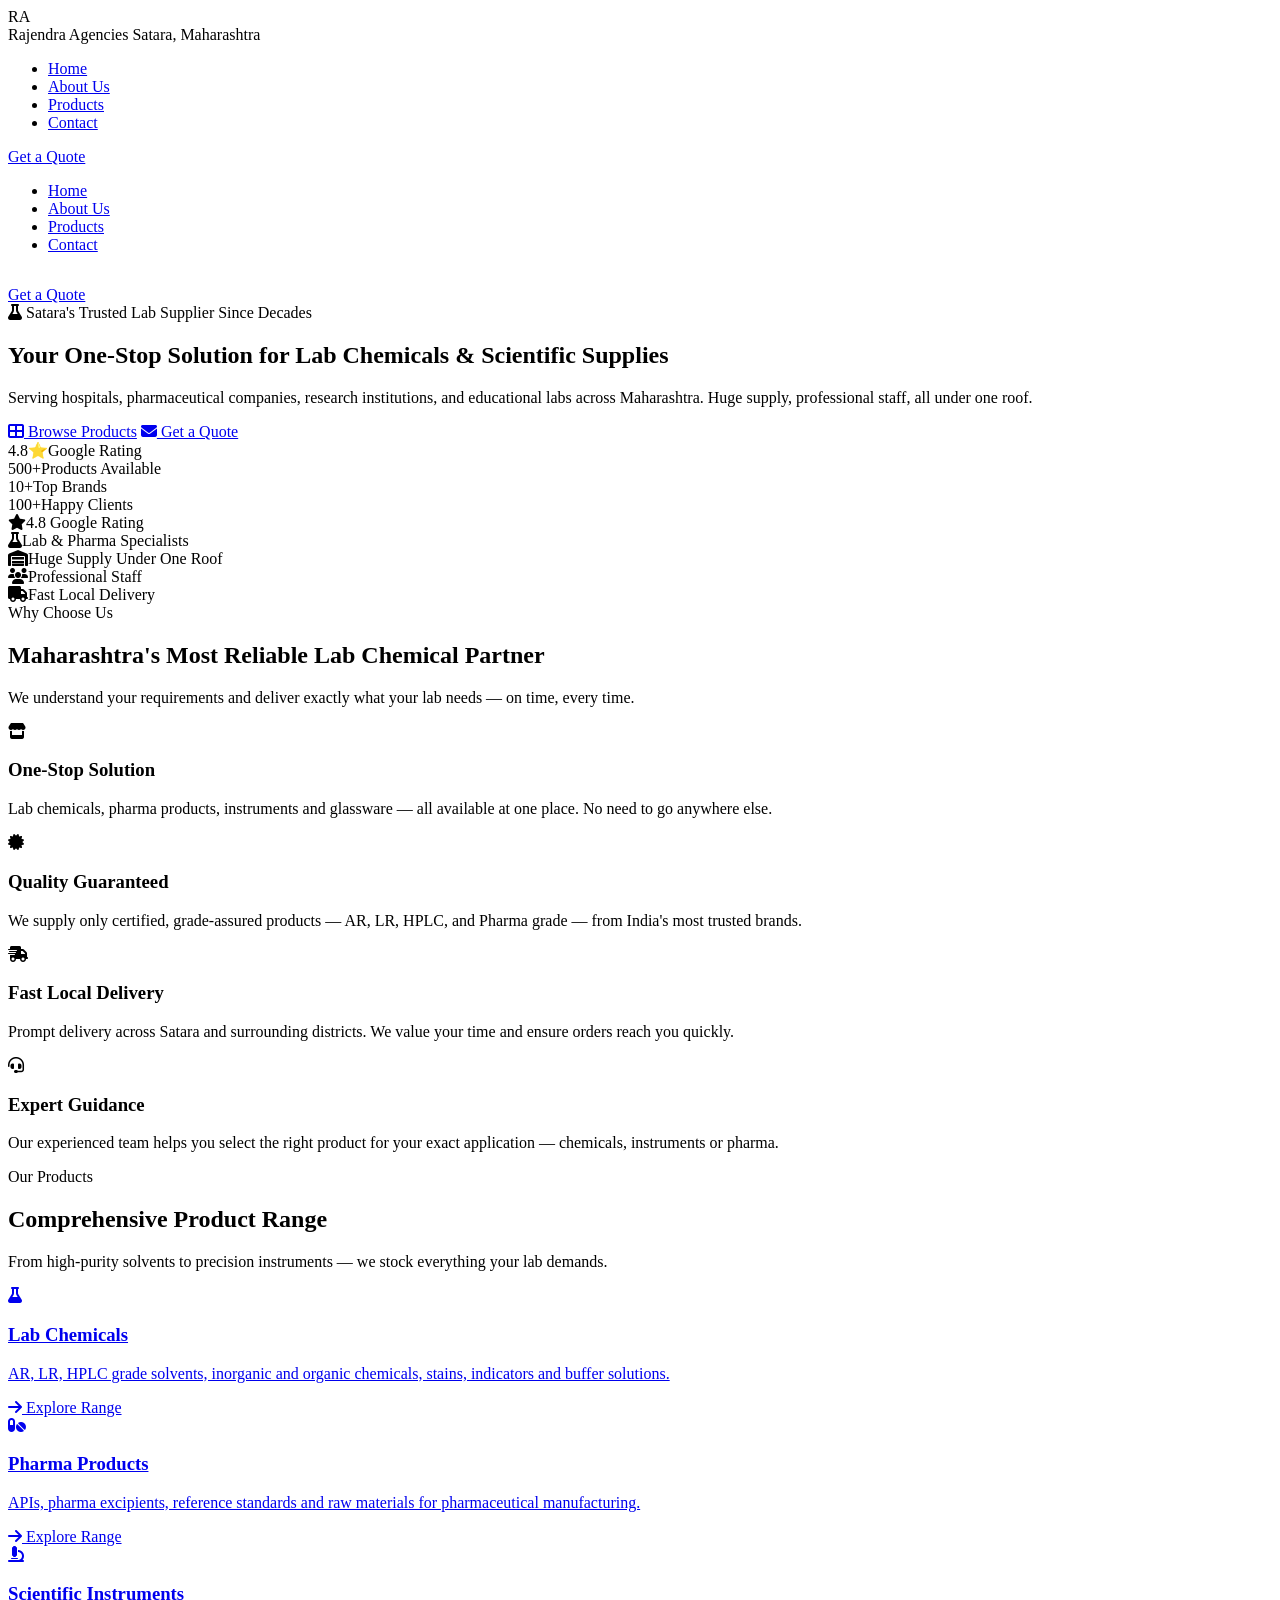
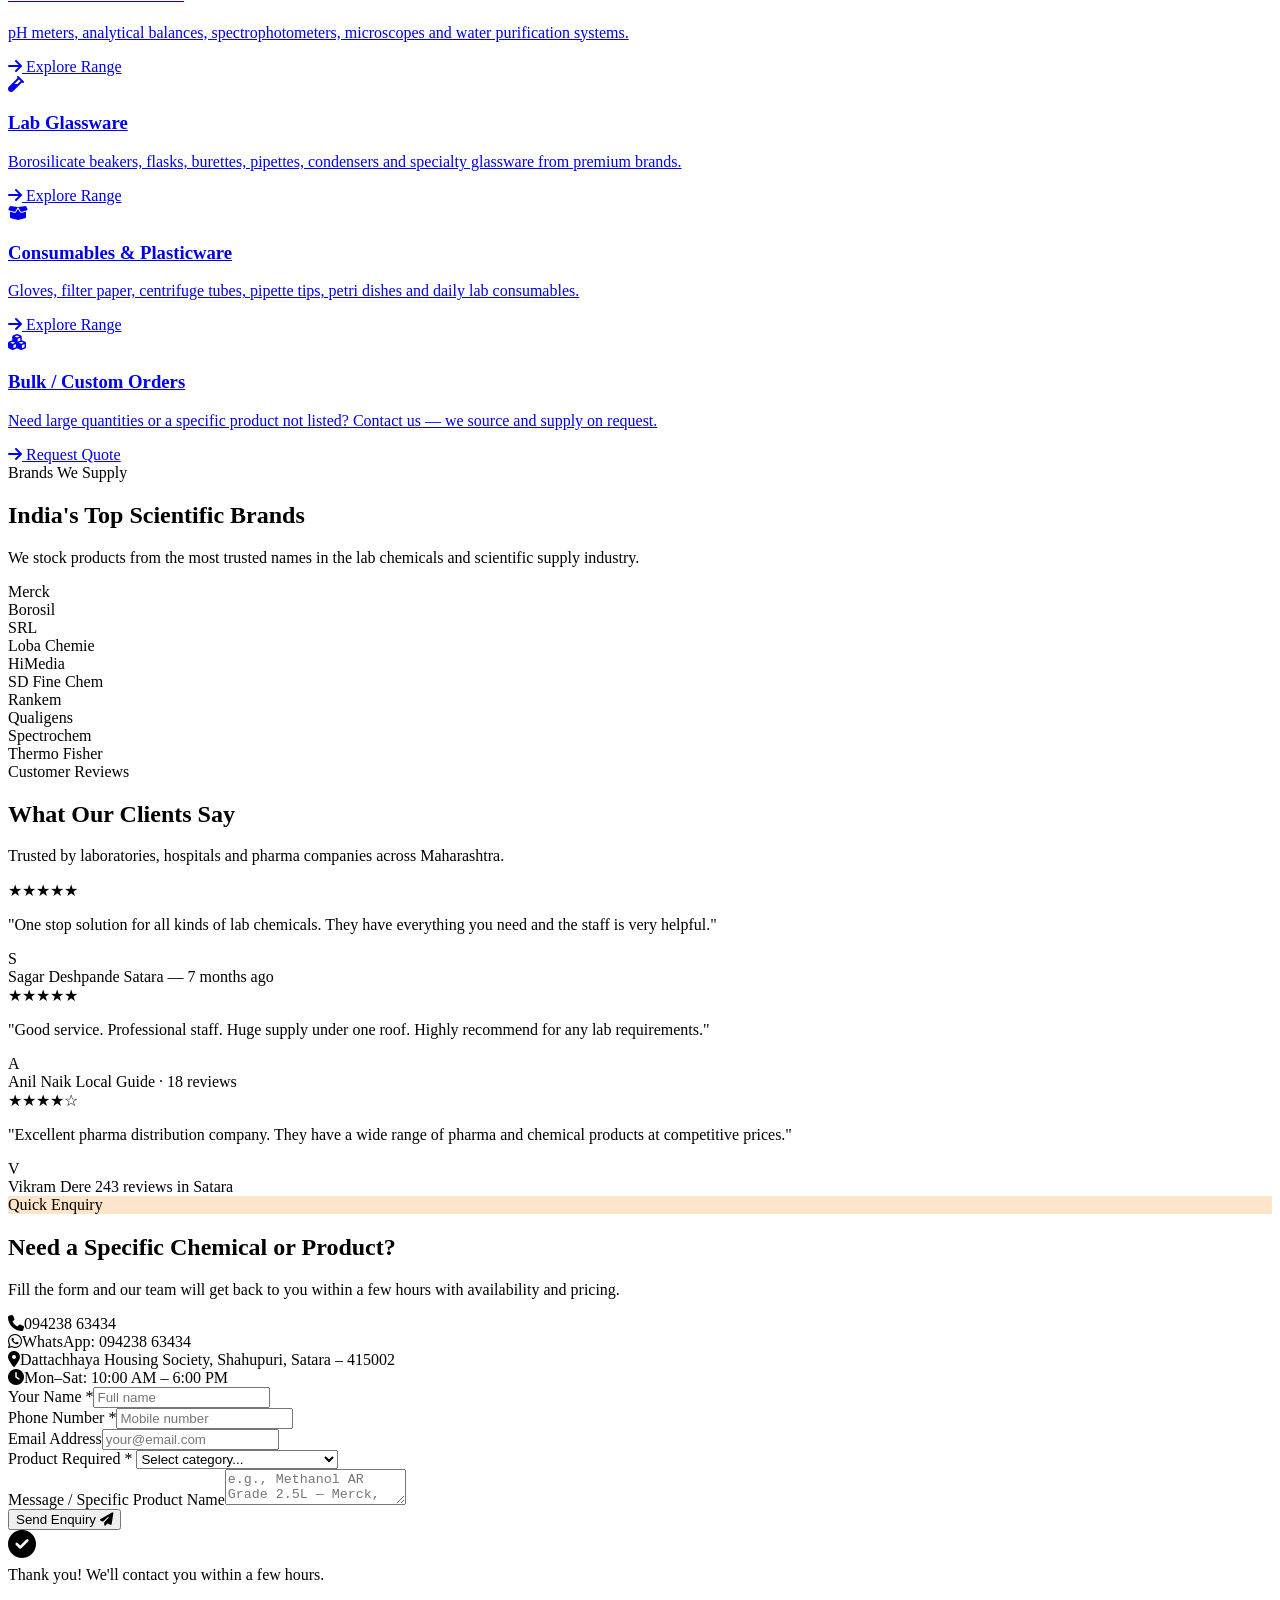
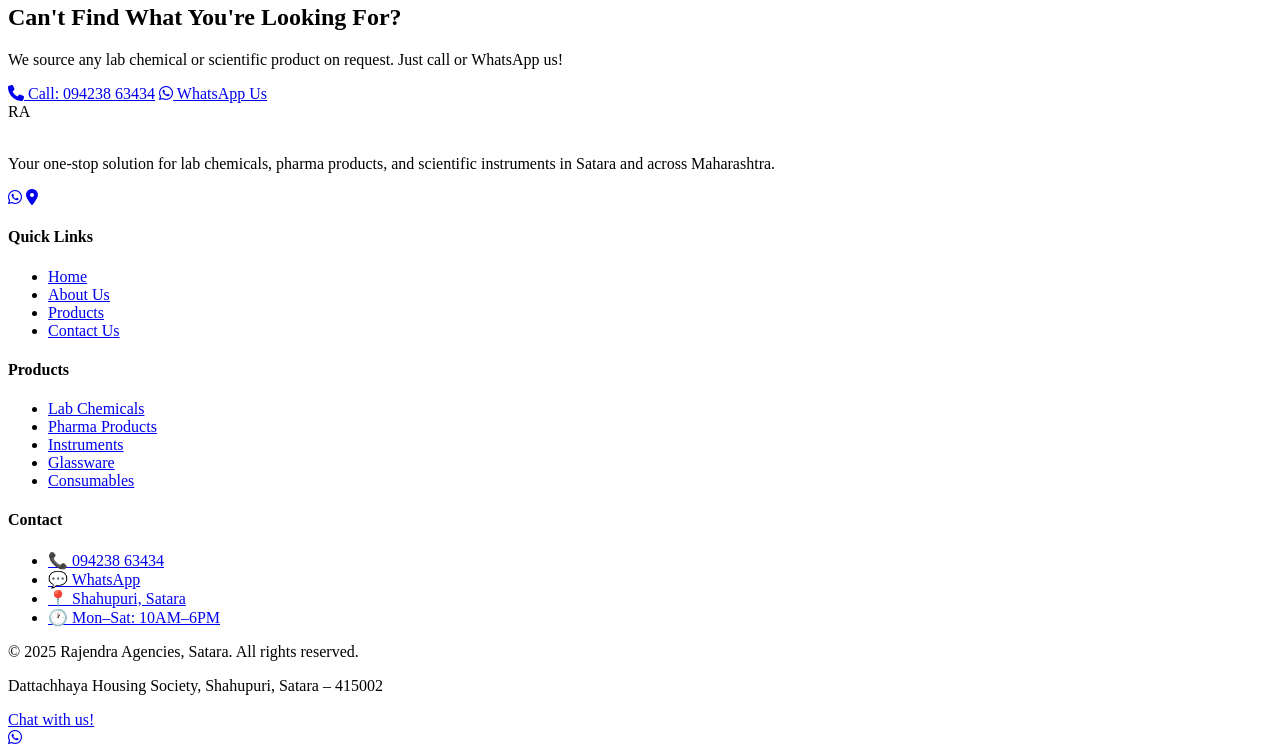
==== index.html @ 7f19e297 "🚀 Initial commit — Rajendra Agencies website (complete)" ====
<!DOCTYPE html>
<html lang="en">
<head>
  <meta charset="UTF-8">
  <meta name="viewport" content="width=device-width, initial-scale=1.0">
  <title>Rajendra Agencies Satara | Lab Chemicals & Scientific Supplies Distributor</title>
  <meta name="description" content="Rajendra Agencies, Satara — One-stop supplier for lab chemicals, pharma products & scientific instruments across Maharashtra. Call 094238 63434.">
  <meta name="keywords" content="lab chemicals Satara, chemical distributor Satara, scientific instruments Maharashtra, pharma distributor Satara, Rajendra Agencies">
  <meta property="og:title" content="Rajendra Agencies Satara | Lab Chemicals & Scientific Supplies Distributor">
  <meta property="og:description" content="Rajendra Agencies, Satara — One-stop supplier for lab chemicals, pharma products & scientific instruments across Maharashtra. Call 094238 63434.">
  <meta property="og:type" content="website">
  <link rel="stylesheet" href="css/style.css">
  <link rel="stylesheet" href="https://cdnjs.cloudflare.com/ajax/libs/font-awesome/6.5.0/css/all.min.css">
  <link rel="preconnect" href="https://fonts.googleapis.com">
  <script type="application/ld+json">
  {
    "@context":"https://schema.org",
    "@type":"LocalBusiness",
    "name":"Rajendra Agencies",
    "image":"",
    "address":{
      "@type":"PostalAddress",
      "streetAddress":"Dattachhaya Housing Society, Shahupuri",
      "addressLocality":"Satara",
      "addressRegion":"Maharashtra",
      "postalCode":"415002",
      "addressCountry":"IN"
    },
    "telephone":"+91-9423863434",
    "openingHours":"Mo-Sa 10:00-18:00",
    "description":"Rajendra Agencies, Satara — One-stop supplier for lab chemicals, pharma products & scientific instruments across Maharashtra. Call 094238 63434."
  }
  </script>
</head>
<body>

  <nav>
    <div class="nav-inner">
      <div class="logo">
        <div class="logo-icon">RA</div>
        <div class="logo-text">
          <span>Rajendra Agencies</span>
          <span>Satara, Maharashtra</span>
        </div>
      </div>
      <ul class="nav-links">
        <li><a href="index.html">Home</a></li>
        <li><a href="about.html">About Us</a></li>
        <li><a href="products.html">Products</a></li>
        <li><a href="contact.html">Contact</a></li>
      </ul>
      <a href="contact.html#enquiry" class="nav-cta">Get a Quote</a>
      <div class="hamburger" id="hamburger">
        <span></span><span></span><span></span>
      </div>
    </div>
  </nav>
  <div class="mobile-menu" id="mobileMenu">
    <ul>
      <li><a href="index.html">Home</a></li>
      <li><a href="about.html">About Us</a></li>
      <li><a href="products.html">Products</a></li>
      <li><a href="contact.html">Contact</a></li>
    </ul>
    <a href="contact.html#enquiry" class="nav-cta" style="margin-top:16px;display:inline-block;">Get a Quote</a>
  </div>

<main>
  <!-- HERO -->
  <section class="hero">
    <div class="hero-content">
      <div class="hero-badge"><i class="fas fa-flask"></i> Satara's Trusted Lab Supplier Since Decades</div>
      <h1>Your One-Stop Solution for <span>Lab Chemicals</span> & Scientific Supplies</h1>
      <p>Serving hospitals, pharmaceutical companies, research institutions, and educational labs across Maharashtra. Huge supply, professional staff, all under one roof.</p>
      <div class="hero-btns">
        <a href="products.html" class="btn-primary"><i class="fas fa-th-large"></i> Browse Products</a>
        <a href="contact.html#enquiry" class="btn-secondary"><i class="fas fa-envelope"></i> Get a Quote</a>
      </div>
      <div class="hero-stats">
        <div class="stat"><span class="stat-num">4.8⭐</span><span class="stat-label">Google Rating</span></div>
        <div class="stat"><span class="stat-num">500+</span><span class="stat-label">Products Available</span></div>
        <div class="stat"><span class="stat-num">10+</span><span class="stat-label">Top Brands</span></div>
        <div class="stat"><span class="stat-num">100+</span><span class="stat-label">Happy Clients</span></div>
      </div>
    </div>
  </section>

  <!-- TRUST STRIP -->
  <div class="trust-strip">
    <div class="trust-inner">
      <div class="trust-item"><i class="fas fa-star"></i><span>4.8 Google Rating</span></div>
      <div class="trust-item"><i class="fas fa-flask"></i><span>Lab & Pharma Specialists</span></div>
      <div class="trust-item"><i class="fas fa-warehouse"></i><span>Huge Supply Under One Roof</span></div>
      <div class="trust-item"><i class="fas fa-users"></i><span>Professional Staff</span></div>
      <div class="trust-item"><i class="fas fa-truck"></i><span>Fast Local Delivery</span></div>
    </div>
  </div>

  <!-- WHY CHOOSE US -->
  <section class="why-us">
    <div class="section-inner">
      <div class="section-header">
        <div class="section-tag">Why Choose Us</div>
        <h2 class="section-title">Maharashtra's Most Reliable Lab Chemical Partner</h2>
        <p class="section-sub">We understand your requirements and deliver exactly what your lab needs — on time, every time.</p>
      </div>
      <div class="features-grid">
        <div class="feature-card">
          <div class="feature-icon"><i class="fas fa-store"></i></div>
          <h3>One-Stop Solution</h3>
          <p>Lab chemicals, pharma products, instruments and glassware — all available at one place. No need to go anywhere else.</p>
        </div>
        <div class="feature-card">
          <div class="feature-icon"><i class="fas fa-certificate"></i></div>
          <h3>Quality Guaranteed</h3>
          <p>We supply only certified, grade-assured products — AR, LR, HPLC, and Pharma grade — from India's most trusted brands.</p>
        </div>
        <div class="feature-card">
          <div class="feature-icon"><i class="fas fa-truck-fast"></i></div>
          <h3>Fast Local Delivery</h3>
          <p>Prompt delivery across Satara and surrounding districts. We value your time and ensure orders reach you quickly.</p>
        </div>
        <div class="feature-card">
          <div class="feature-icon"><i class="fas fa-headset"></i></div>
          <h3>Expert Guidance</h3>
          <p>Our experienced team helps you select the right product for your exact application — chemicals, instruments or pharma.</p>
        </div>
      </div>
    </div>
  </section>

  <!-- PRODUCT CATEGORIES -->
  <section class="products-section">
    <div class="section-inner">
      <div class="section-header">
        <div class="section-tag">Our Products</div>
        <h2 class="section-title">Comprehensive Product Range</h2>
        <p class="section-sub">From high-purity solvents to precision instruments — we stock everything your lab demands.</p>
      </div>
      <div class="products-grid">
        <a href="products.html#chemicals" class="product-card">
          <div class="product-icon"><i class="fas fa-flask"></i></div>
          <h3>Lab Chemicals</h3>
          <p>AR, LR, HPLC grade solvents, inorganic and organic chemicals, stains, indicators and buffer solutions.</p>
          <span class="product-tag"><i class="fas fa-arrow-right"></i> Explore Range</span>
        </a>
        <a href="products.html#pharma" class="product-card">
          <div class="product-icon"><i class="fas fa-pills"></i></div>
          <h3>Pharma Products</h3>
          <p>APIs, pharma excipients, reference standards and raw materials for pharmaceutical manufacturing.</p>
          <span class="product-tag"><i class="fas fa-arrow-right"></i> Explore Range</span>
        </a>
        <a href="products.html#instruments" class="product-card">
          <div class="product-icon"><i class="fas fa-microscope"></i></div>
          <h3>Scientific Instruments</h3>
          <p>pH meters, analytical balances, spectrophotometers, microscopes and water purification systems.</p>
          <span class="product-tag"><i class="fas fa-arrow-right"></i> Explore Range</span>
        </a>
        <a href="products.html#glassware" class="product-card">
          <div class="product-icon"><i class="fas fa-vial"></i></div>
          <h3>Lab Glassware</h3>
          <p>Borosilicate beakers, flasks, burettes, pipettes, condensers and specialty glassware from premium brands.</p>
          <span class="product-tag"><i class="fas fa-arrow-right"></i> Explore Range</span>
        </a>
        <a href="products.html#consumables" class="product-card">
          <div class="product-icon"><i class="fas fa-box-open"></i></div>
          <h3>Consumables & Plasticware</h3>
          <p>Gloves, filter paper, centrifuge tubes, pipette tips, petri dishes and daily lab consumables.</p>
          <span class="product-tag"><i class="fas fa-arrow-right"></i> Explore Range</span>
        </a>
        <a href="contact.html#enquiry" class="product-card">
          <div class="product-icon"><i class="fas fa-cubes"></i></div>
          <h3>Bulk / Custom Orders</h3>
          <p>Need large quantities or a specific product not listed? Contact us — we source and supply on request.</p>
          <span class="product-tag"><i class="fas fa-arrow-right"></i> Request Quote</span>
        </a>
      </div>
    </div>
  </section>

  <!-- BRANDS -->
  <section class="brands-section">
    <div class="section-inner">
      <div class="section-header">
        <div class="section-tag">Brands We Supply</div>
        <h2 class="section-title">India's Top Scientific Brands</h2>
        <p class="section-sub">We stock products from the most trusted names in the lab chemicals and scientific supply industry.</p>
      </div>
      <div class="brands-grid">
        <div class="brand-card">Merck</div>
        <div class="brand-card">Borosil</div>
        <div class="brand-card">SRL</div>
        <div class="brand-card">Loba Chemie</div>
        <div class="brand-card">HiMedia</div>
        <div class="brand-card">SD Fine Chem</div>
        <div class="brand-card">Rankem</div>
        <div class="brand-card">Qualigens</div>
        <div class="brand-card">Spectrochem</div>
        <div class="brand-card">Thermo Fisher</div>
      </div>
    </div>
  </section>

  <!-- TESTIMONIALS -->
  <section class="testimonials">
    <div class="section-inner">
      <div class="section-header">
        <div class="section-tag">Customer Reviews</div>
        <h2 class="section-title">What Our Clients Say</h2>
        <p class="section-sub">Trusted by laboratories, hospitals and pharma companies across Maharashtra.</p>
      </div>
      <div class="testi-grid">
        <div class="testi-card">
          <div class="stars">★★★★★</div>
          <p class="testi-text">"One stop solution for all kinds of lab chemicals. They have everything you need and the staff is very helpful."</p>
          <div class="testi-author">
            <div class="author-avatar">S</div>
            <div class="author-info">
              <span>Sagar Deshpande</span>
              <span>Satara — 7 months ago</span>
            </div>
          </div>
        </div>
        <div class="testi-card">
          <div class="stars">★★★★★</div>
          <p class="testi-text">"Good service. Professional staff. Huge supply under one roof. Highly recommend for any lab requirements."</p>
          <div class="testi-author">
            <div class="author-avatar">A</div>
            <div class="author-info">
              <span>Anil Naik</span>
              <span>Local Guide · 18 reviews</span>
            </div>
          </div>
        </div>
        <div class="testi-card">
          <div class="stars">★★★★☆</div>
          <p class="testi-text">"Excellent pharma distribution company. They have a wide range of pharma and chemical products at competitive prices."</p>
          <div class="testi-author">
            <div class="author-avatar">V</div>
            <div class="author-info">
              <span>Vikram Dere</span>
              <span>243 reviews in Satara</span>
            </div>
          </div>
        </div>
      </div>
    </div>
  </section>

  <!-- QUICK ENQUIRY -->
  <section class="enquiry-section" id="enquiry">
    <div class="enquiry-inner">
      <div class="enquiry-left">
        <div class="section-tag" style="background:rgba(245,124,0,0.2);">Quick Enquiry</div>
        <h2>Need a Specific Chemical or Product?</h2>
        <p>Fill the form and our team will get back to you within a few hours with availability and pricing.</p>
        <div class="contact-detail"><i class="fas fa-phone"></i><span>094238 63434</span></div>
        <div class="contact-detail"><i class="fab fa-whatsapp"></i><span>WhatsApp: 094238 63434</span></div>
        <div class="contact-detail"><i class="fas fa-map-marker-alt"></i><span>Dattachhaya Housing Society, Shahupuri, Satara – 415002</span></div>
        <div class="contact-detail"><i class="fas fa-clock"></i><span>Mon–Sat: 10:00 AM – 6:00 PM</span></div>
      </div>
      <div class="enquiry-form">
        <form id="enquiryForm" name="enquiry" method="POST" data-netlify="true" netlify-honeypot="bot-field">
          <input type="hidden" name="form-name" value="enquiry">
          <input type="hidden" name="bot-field" style="display:none">
          <div class="form-row">
            <div class="form-group"><label>Your Name *</label><input type="text" name="name" placeholder="Full name" required></div>
            <div class="form-group"><label>Phone Number *</label><input type="tel" name="phone" placeholder="Mobile number" required></div>
          </div>
          <div class="form-group"><label>Email Address</label><input type="email" name="email" placeholder="your@email.com"></div>
          <div class="form-group">
            <label>Product Required *</label>
            <select name="product" required>
              <option value="">Select category...</option>
              <option>Lab Chemicals (AR/LR/HPLC)</option>
              <option>Pharma Products / APIs</option>
              <option>Scientific Instruments</option>
              <option>Lab Glassware</option>
              <option>Consumables & Plasticware</option>
              <option>Bulk / Custom Order</option>
              <option>Other</option>
            </select>
          </div>
          <div class="form-group"><label>Message / Specific Product Name</label><textarea name="message" placeholder="e.g., Methanol AR Grade 2.5L — Merck, Qty: 10 bottles"></textarea></div>
          <button type="submit" class="btn-form">Send Enquiry <i class="fas fa-paper-plane"></i></button>
        </form>
        <div class="form-success" id="formSuccess">
          <i class="fas fa-check-circle" style="font-size:28px;display:block;margin-bottom:8px;"></i>
          Thank you! We'll contact you within a few hours.
        </div>
      </div>
    </div>
  </section>

  <!-- CTA BANNER -->
  <div class="cta-banner">
    <h2>Can't Find What You're Looking For?</h2>
    <p>We source any lab chemical or scientific product on request. Just call or WhatsApp us!</p>
    <div class="cta-btns">
      <a href="tel:+919423863434" class="btn-white"><i class="fas fa-phone"></i> Call: 094238 63434</a>
      <a href="https://wa.me/919423863434?text=Hello%2C%20I%20need%20a%20product%20quote." class="btn-outline-white" target="_blank"><i class="fab fa-whatsapp"></i> WhatsApp Us</a>
    </div>
  </div>
</main>

  <footer>
    <div class="footer-inner">
      <div class="footer-grid">
        <div class="footer-brand">
          <div class="logo">
            <div class="logo-icon">RA</div>
            <div class="logo-text">
              <span style="color:#fff;">Rajendra Agencies</span>
              <span style="color:rgba(255,255,255,0.4);">Satara, Maharashtra</span>
            </div>
          </div>
          <p>Your one-stop solution for lab chemicals, pharma products, and scientific instruments in Satara and across Maharashtra.</p>
          <div class="footer-social">
            <a href="https://wa.me/919423863434" class="social-btn" target="_blank"><i class="fab fa-whatsapp"></i></a>
            <a href="#" class="social-btn" target="_blank"><i class="fas fa-map-marker-alt"></i></a>
          </div>
        </div>
        <div class="footer-col">
          <h4>Quick Links</h4>
          <ul>
            <li><a href="index.html">Home</a></li>
            <li><a href="about.html">About Us</a></li>
            <li><a href="products.html">Products</a></li>
            <li><a href="contact.html">Contact Us</a></li>
          </ul>
        </div>
        <div class="footer-col">
          <h4>Products</h4>
          <ul>
            <li><a href="products.html#chemicals">Lab Chemicals</a></li>
            <li><a href="products.html#pharma">Pharma Products</a></li>
            <li><a href="products.html#instruments">Instruments</a></li>
            <li><a href="products.html#glassware">Glassware</a></li>
            <li><a href="products.html#consumables">Consumables</a></li>
          </ul>
        </div>
        <div class="footer-col">
          <h4>Contact</h4>
          <ul>
            <li><a href="tel:+919423863434">📞 094238 63434</a></li>
            <li><a href="https://wa.me/919423863434">💬 WhatsApp</a></li>
            <li><a href="#">📍 Shahupuri, Satara</a></li>
            <li><a href="#">🕐 Mon–Sat: 10AM–6PM</a></li>
          </ul>
        </div>
      </div>
      <div class="footer-bottom">
        <p>© 2025 Rajendra Agencies, Satara. All rights reserved.</p>
        <p>Dattachhaya Housing Society, Shahupuri, Satara – 415002</p>
      </div>
    </div>
  </footer>
  <a href="https://wa.me/919423863434?text=Hello%2C%20I%20need%20information%20about%20your%20products." class="wa-float" target="_blank">
    <div class="wa-tooltip">Chat with us!</div>
    <i class="fab fa-whatsapp"></i>
  </a>
  <script src="js/main.js"></script>

</body></html>
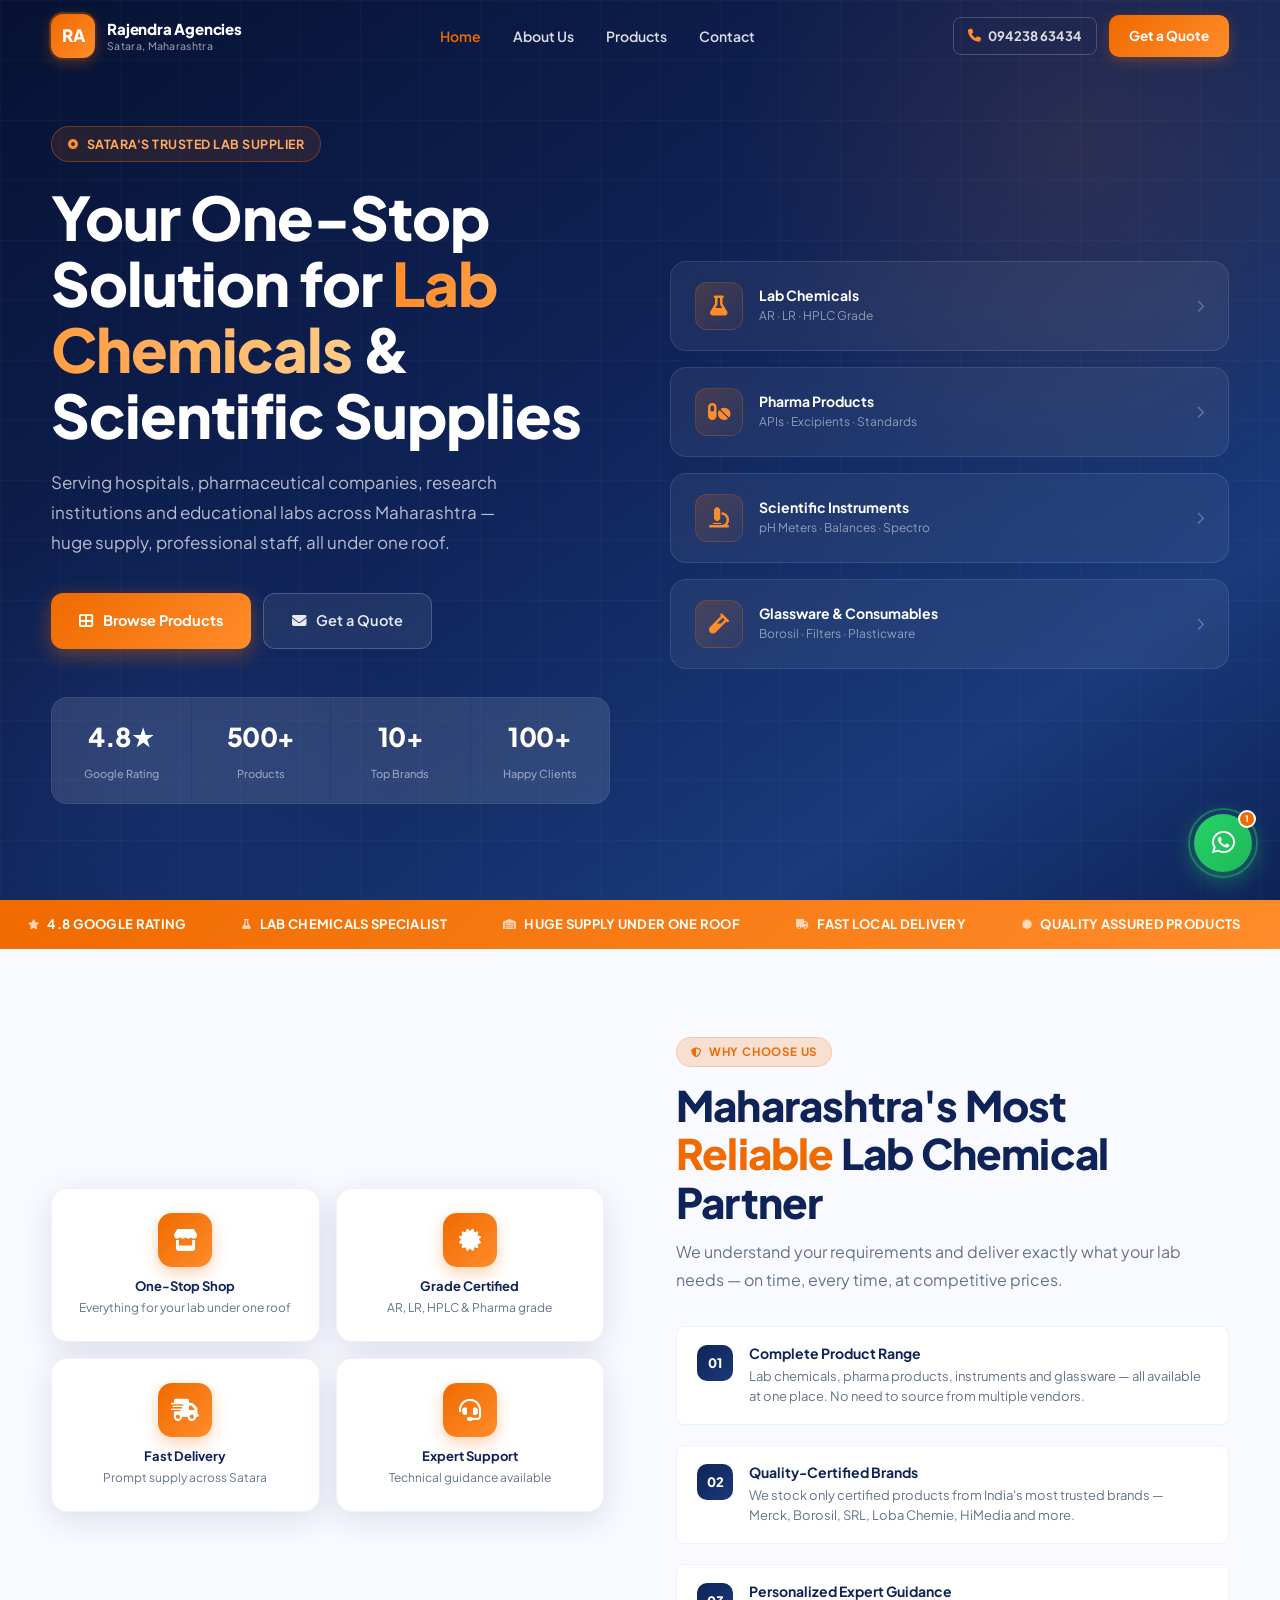
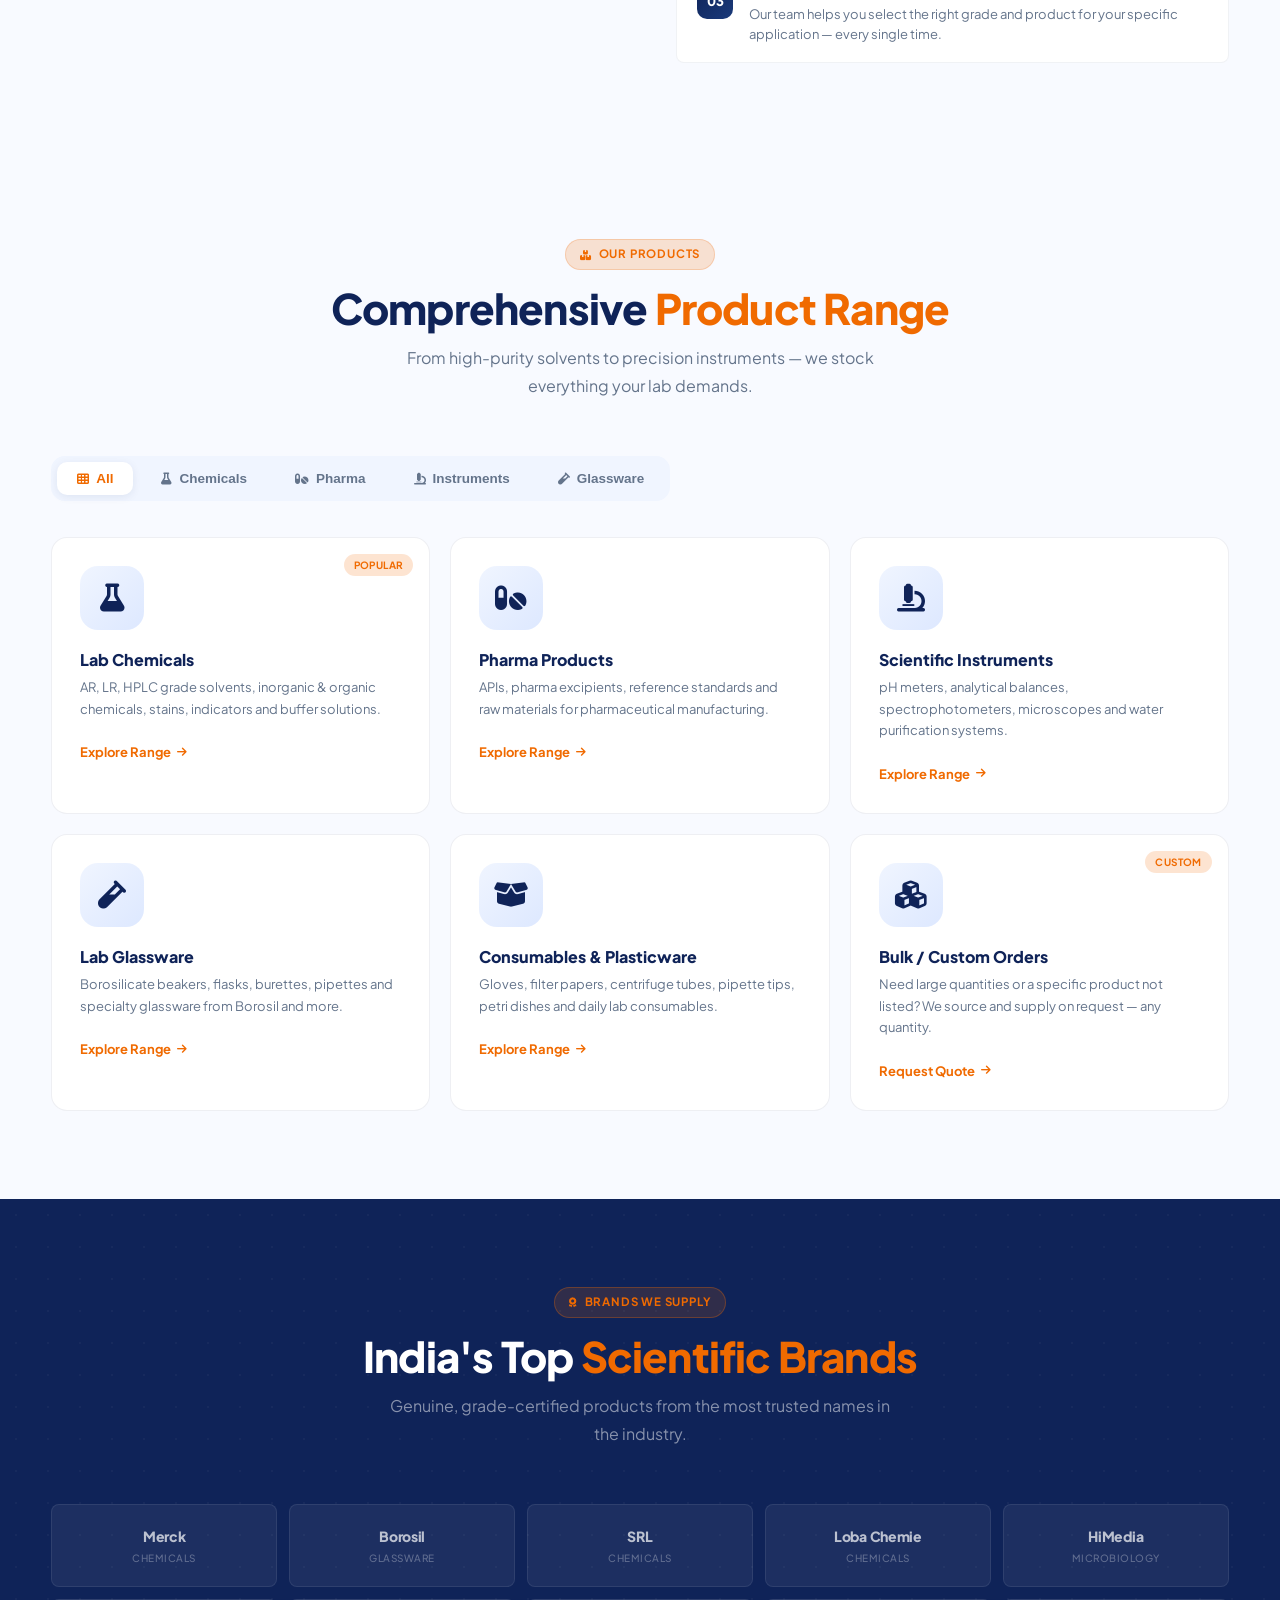
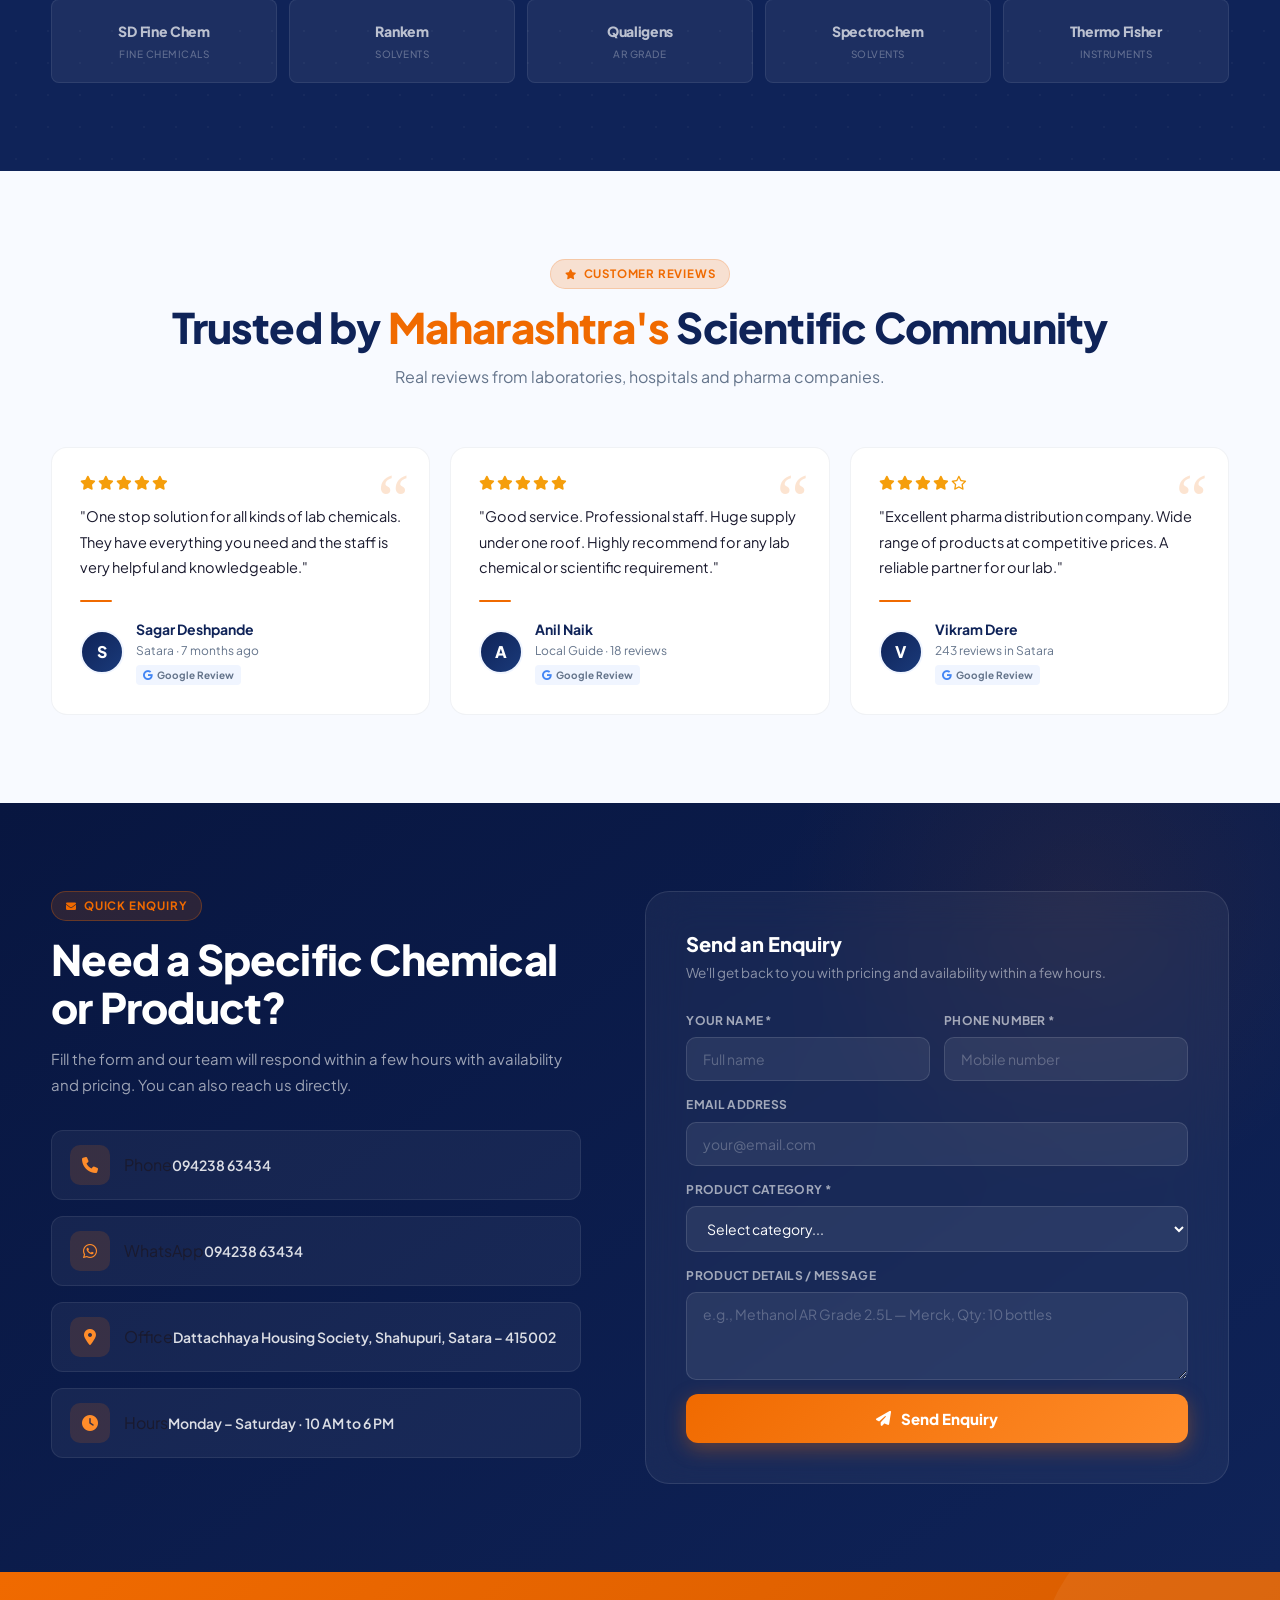
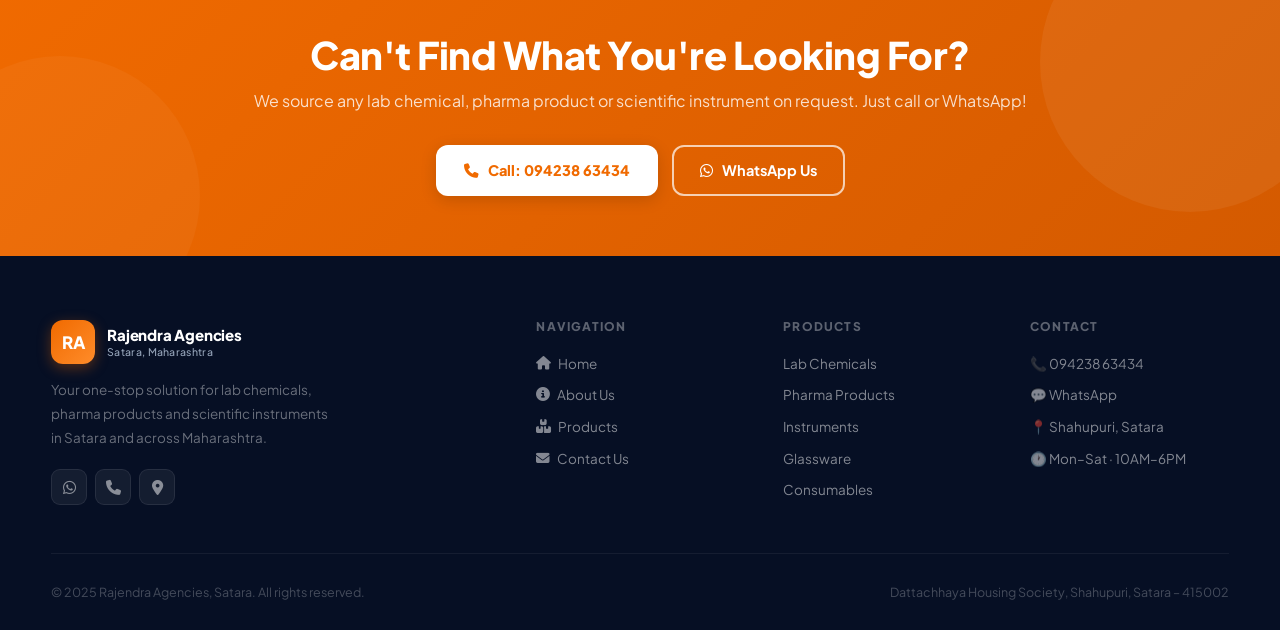
==== commit d74f0a17: "✨ Major UI/UX upgrade — premium design with animations, glassmorphism, split layouts" ====
--- a/index.html
+++ b/index.html
@@ -6,359 +6,427 @@
   <title>Rajendra Agencies Satara | Lab Chemicals & Scientific Supplies Distributor</title>
   <meta name="description" content="Rajendra Agencies, Satara — One-stop supplier for lab chemicals, pharma products & scientific instruments across Maharashtra. Call 094238 63434.">
   <meta name="keywords" content="lab chemicals Satara, chemical distributor Satara, scientific instruments Maharashtra, pharma distributor Satara, Rajendra Agencies">
-  <meta property="og:title" content="Rajendra Agencies Satara | Lab Chemicals & Scientific Supplies Distributor">
-  <meta property="og:description" content="Rajendra Agencies, Satara — One-stop supplier for lab chemicals, pharma products & scientific instruments across Maharashtra. Call 094238 63434.">
+  <meta property="og:title" content="Rajendra Agencies Satara | Lab Chemicals & Scientific Supplies">
+  <meta property="og:description" content="One-stop supplier for lab chemicals, pharma products & scientific instruments across Maharashtra.">
   <meta property="og:type" content="website">
   <link rel="stylesheet" href="css/style.css">
   <link rel="stylesheet" href="https://cdnjs.cloudflare.com/ajax/libs/font-awesome/6.5.0/css/all.min.css">
   <link rel="preconnect" href="https://fonts.googleapis.com">
-  <script type="application/ld+json">
-  {
-    "@context":"https://schema.org",
-    "@type":"LocalBusiness",
-    "name":"Rajendra Agencies",
-    "image":"",
-    "address":{
-      "@type":"PostalAddress",
-      "streetAddress":"Dattachhaya Housing Society, Shahupuri",
-      "addressLocality":"Satara",
-      "addressRegion":"Maharashtra",
-      "postalCode":"415002",
-      "addressCountry":"IN"
-    },
-    "telephone":"+91-9423863434",
-    "openingHours":"Mo-Sa 10:00-18:00",
-    "description":"Rajendra Agencies, Satara — One-stop supplier for lab chemicals, pharma products & scientific instruments across Maharashtra. Call 094238 63434."
-  }
-  </script>
+  <script type="application/ld+json">{"@context":"https://schema.org","@type":"LocalBusiness","name":"Rajendra Agencies","address":{"@type":"PostalAddress","streetAddress":"Dattachhaya Housing Society, Shahupuri","addressLocality":"Satara","addressRegion":"Maharashtra","postalCode":"415002","addressCountry":"IN"},"telephone":"+91-9423863434","openingHours":"Mo-Sa 10:00-18:00"}</script>
 </head>
 <body>
 
-  <nav>
-    <div class="nav-inner">
-      <div class="logo">
-        <div class="logo-icon">RA</div>
-        <div class="logo-text">
-          <span>Rajendra Agencies</span>
-          <span>Satara, Maharashtra</span>
-        </div>
-      </div>
-      <ul class="nav-links">
-        <li><a href="index.html">Home</a></li>
-        <li><a href="about.html">About Us</a></li>
-        <li><a href="products.html">Products</a></li>
-        <li><a href="contact.html">Contact</a></li>
-      </ul>
-      <a href="contact.html#enquiry" class="nav-cta">Get a Quote</a>
-      <div class="hamburger" id="hamburger">
-        <span></span><span></span><span></span>
-      </div>
-    </div>
-  </nav>
-  <div class="mobile-menu" id="mobileMenu">
-    <ul>
+<!-- NAV -->
+<nav class="transparent">
+  <div class="nav-inner">
+    <div class="logo">
+      <div class="logo-mark">RA</div>
+      <div class="logo-info">
+        <span class="logo-name">Rajendra Agencies</span>
+        <span class="logo-tagline">Satara, Maharashtra</span>
+      </div>
+    </div>
+    <ul class="nav-links">
       <li><a href="index.html">Home</a></li>
       <li><a href="about.html">About Us</a></li>
       <li><a href="products.html">Products</a></li>
       <li><a href="contact.html">Contact</a></li>
     </ul>
-    <a href="contact.html#enquiry" class="nav-cta" style="margin-top:16px;display:inline-block;">Get a Quote</a>
-  </div>
+    <div class="nav-right">
+      <a href="tel:+919423863434" class="nav-phone"><i class="fas fa-phone"></i> 094238 63434</a>
+      <a href="contact.html#enquiry" class="nav-cta">Get a Quote</a>
+    </div>
+    <div class="hamburger" id="hamburger"><span></span><span></span><span></span></div>
+  </div>
+</nav>
+<div class="mobile-menu" id="mobileMenu">
+  <button class="mobile-menu-close" id="menuClose"><i class="fas fa-times"></i></button>
+  <a href="index.html">Home</a>
+  <a href="about.html">About Us</a>
+  <a href="products.html">Products</a>
+  <a href="contact.html">Contact</a>
+  <a href="contact.html#enquiry" class="nav-cta">Get a Quote</a>
+</div>
 
 <main>
-  <!-- HERO -->
-  <section class="hero">
-    <div class="hero-content">
-      <div class="hero-badge"><i class="fas fa-flask"></i> Satara's Trusted Lab Supplier Since Decades</div>
-      <h1>Your One-Stop Solution for <span>Lab Chemicals</span> & Scientific Supplies</h1>
-      <p>Serving hospitals, pharmaceutical companies, research institutions, and educational labs across Maharashtra. Huge supply, professional staff, all under one roof.</p>
-      <div class="hero-btns">
-        <a href="products.html" class="btn-primary"><i class="fas fa-th-large"></i> Browse Products</a>
-        <a href="contact.html#enquiry" class="btn-secondary"><i class="fas fa-envelope"></i> Get a Quote</a>
+
+<!-- HERO -->
+<section class="hero">
+  <div class="hero-blob1"></div>
+  <div class="hero-blob2"></div>
+  <div class="hero-grid-lines"></div>
+  <div class="hero-inner">
+    <div class="hero-left">
+      <div class="hero-eyebrow"><i class="fas fa-circle-dot"></i> Satara's Trusted Lab Supplier</div>
+      <h1>Your One-Stop Solution for <span class="highlight">Lab Chemicals</span> & Scientific Supplies</h1>
+      <p class="hero-desc">Serving hospitals, pharmaceutical companies, research institutions and educational labs across Maharashtra — huge supply, professional staff, all under one roof.</p>
+      <div class="hero-actions">
+        <a href="products.html" class="btn-hero-primary"><i class="fas fa-th-large"></i> Browse Products</a>
+        <a href="contact.html#enquiry" class="btn-hero-secondary"><i class="fas fa-envelope"></i> Get a Quote</a>
       </div>
       <div class="hero-stats">
-        <div class="stat"><span class="stat-num">4.8⭐</span><span class="stat-label">Google Rating</span></div>
-        <div class="stat"><span class="stat-num">500+</span><span class="stat-label">Products Available</span></div>
-        <div class="stat"><span class="stat-num">10+</span><span class="stat-label">Top Brands</span></div>
-        <div class="stat"><span class="stat-num">100+</span><span class="stat-label">Happy Clients</span></div>
-      </div>
-    </div>
-  </section>
-
-  <!-- TRUST STRIP -->
-  <div class="trust-strip">
-    <div class="trust-inner">
-      <div class="trust-item"><i class="fas fa-star"></i><span>4.8 Google Rating</span></div>
-      <div class="trust-item"><i class="fas fa-flask"></i><span>Lab & Pharma Specialists</span></div>
-      <div class="trust-item"><i class="fas fa-warehouse"></i><span>Huge Supply Under One Roof</span></div>
-      <div class="trust-item"><i class="fas fa-users"></i><span>Professional Staff</span></div>
-      <div class="trust-item"><i class="fas fa-truck"></i><span>Fast Local Delivery</span></div>
-    </div>
-  </div>
-
-  <!-- WHY CHOOSE US -->
-  <section class="why-us">
-    <div class="section-inner">
-      <div class="section-header">
-        <div class="section-tag">Why Choose Us</div>
-        <h2 class="section-title">Maharashtra's Most Reliable Lab Chemical Partner</h2>
-        <p class="section-sub">We understand your requirements and deliver exactly what your lab needs — on time, every time.</p>
-      </div>
-      <div class="features-grid">
-        <div class="feature-card">
-          <div class="feature-icon"><i class="fas fa-store"></i></div>
-          <h3>One-Stop Solution</h3>
-          <p>Lab chemicals, pharma products, instruments and glassware — all available at one place. No need to go anywhere else.</p>
-        </div>
-        <div class="feature-card">
-          <div class="feature-icon"><i class="fas fa-certificate"></i></div>
-          <h3>Quality Guaranteed</h3>
-          <p>We supply only certified, grade-assured products — AR, LR, HPLC, and Pharma grade — from India's most trusted brands.</p>
-        </div>
-        <div class="feature-card">
-          <div class="feature-icon"><i class="fas fa-truck-fast"></i></div>
-          <h3>Fast Local Delivery</h3>
-          <p>Prompt delivery across Satara and surrounding districts. We value your time and ensure orders reach you quickly.</p>
-        </div>
-        <div class="feature-card">
-          <div class="feature-icon"><i class="fas fa-headset"></i></div>
-          <h3>Expert Guidance</h3>
-          <p>Our experienced team helps you select the right product for your exact application — chemicals, instruments or pharma.</p>
-        </div>
-      </div>
-    </div>
-  </section>
-
-  <!-- PRODUCT CATEGORIES -->
-  <section class="products-section">
-    <div class="section-inner">
-      <div class="section-header">
-        <div class="section-tag">Our Products</div>
-        <h2 class="section-title">Comprehensive Product Range</h2>
-        <p class="section-sub">From high-purity solvents to precision instruments — we stock everything your lab demands.</p>
-      </div>
-      <div class="products-grid">
-        <a href="products.html#chemicals" class="product-card">
-          <div class="product-icon"><i class="fas fa-flask"></i></div>
-          <h3>Lab Chemicals</h3>
-          <p>AR, LR, HPLC grade solvents, inorganic and organic chemicals, stains, indicators and buffer solutions.</p>
-          <span class="product-tag"><i class="fas fa-arrow-right"></i> Explore Range</span>
-        </a>
-        <a href="products.html#pharma" class="product-card">
-          <div class="product-icon"><i class="fas fa-pills"></i></div>
-          <h3>Pharma Products</h3>
-          <p>APIs, pharma excipients, reference standards and raw materials for pharmaceutical manufacturing.</p>
-          <span class="product-tag"><i class="fas fa-arrow-right"></i> Explore Range</span>
-        </a>
-        <a href="products.html#instruments" class="product-card">
-          <div class="product-icon"><i class="fas fa-microscope"></i></div>
-          <h3>Scientific Instruments</h3>
-          <p>pH meters, analytical balances, spectrophotometers, microscopes and water purification systems.</p>
-          <span class="product-tag"><i class="fas fa-arrow-right"></i> Explore Range</span>
-        </a>
-        <a href="products.html#glassware" class="product-card">
-          <div class="product-icon"><i class="fas fa-vial"></i></div>
-          <h3>Lab Glassware</h3>
-          <p>Borosilicate beakers, flasks, burettes, pipettes, condensers and specialty glassware from premium brands.</p>
-          <span class="product-tag"><i class="fas fa-arrow-right"></i> Explore Range</span>
-        </a>
-        <a href="products.html#consumables" class="product-card">
-          <div class="product-icon"><i class="fas fa-box-open"></i></div>
-          <h3>Consumables & Plasticware</h3>
-          <p>Gloves, filter paper, centrifuge tubes, pipette tips, petri dishes and daily lab consumables.</p>
-          <span class="product-tag"><i class="fas fa-arrow-right"></i> Explore Range</span>
-        </a>
-        <a href="contact.html#enquiry" class="product-card">
-          <div class="product-icon"><i class="fas fa-cubes"></i></div>
-          <h3>Bulk / Custom Orders</h3>
-          <p>Need large quantities or a specific product not listed? Contact us — we source and supply on request.</p>
-          <span class="product-tag"><i class="fas fa-arrow-right"></i> Request Quote</span>
-        </a>
-      </div>
-    </div>
-  </section>
-
-  <!-- BRANDS -->
-  <section class="brands-section">
-    <div class="section-inner">
-      <div class="section-header">
-        <div class="section-tag">Brands We Supply</div>
-        <h2 class="section-title">India's Top Scientific Brands</h2>
-        <p class="section-sub">We stock products from the most trusted names in the lab chemicals and scientific supply industry.</p>
-      </div>
-      <div class="brands-grid">
-        <div class="brand-card">Merck</div>
-        <div class="brand-card">Borosil</div>
-        <div class="brand-card">SRL</div>
-        <div class="brand-card">Loba Chemie</div>
-        <div class="brand-card">HiMedia</div>
-        <div class="brand-card">SD Fine Chem</div>
-        <div class="brand-card">Rankem</div>
-        <div class="brand-card">Qualigens</div>
-        <div class="brand-card">Spectrochem</div>
-        <div class="brand-card">Thermo Fisher</div>
-      </div>
-    </div>
-  </section>
-
-  <!-- TESTIMONIALS -->
-  <section class="testimonials">
-    <div class="section-inner">
-      <div class="section-header">
-        <div class="section-tag">Customer Reviews</div>
-        <h2 class="section-title">What Our Clients Say</h2>
-        <p class="section-sub">Trusted by laboratories, hospitals and pharma companies across Maharashtra.</p>
-      </div>
-      <div class="testi-grid">
-        <div class="testi-card">
-          <div class="stars">★★★★★</div>
-          <p class="testi-text">"One stop solution for all kinds of lab chemicals. They have everything you need and the staff is very helpful."</p>
-          <div class="testi-author">
-            <div class="author-avatar">S</div>
-            <div class="author-info">
-              <span>Sagar Deshpande</span>
-              <span>Satara — 7 months ago</span>
-            </div>
-          </div>
-        </div>
-        <div class="testi-card">
-          <div class="stars">★★★★★</div>
-          <p class="testi-text">"Good service. Professional staff. Huge supply under one roof. Highly recommend for any lab requirements."</p>
-          <div class="testi-author">
-            <div class="author-avatar">A</div>
-            <div class="author-info">
-              <span>Anil Naik</span>
-              <span>Local Guide · 18 reviews</span>
-            </div>
-          </div>
-        </div>
-        <div class="testi-card">
-          <div class="stars">★★★★☆</div>
-          <p class="testi-text">"Excellent pharma distribution company. They have a wide range of pharma and chemical products at competitive prices."</p>
-          <div class="testi-author">
-            <div class="author-avatar">V</div>
-            <div class="author-info">
-              <span>Vikram Dere</span>
-              <span>243 reviews in Satara</span>
-            </div>
-          </div>
-        </div>
-      </div>
-    </div>
-  </section>
-
-  <!-- QUICK ENQUIRY -->
-  <section class="enquiry-section" id="enquiry">
-    <div class="enquiry-inner">
-      <div class="enquiry-left">
-        <div class="section-tag" style="background:rgba(245,124,0,0.2);">Quick Enquiry</div>
-        <h2>Need a Specific Chemical or Product?</h2>
-        <p>Fill the form and our team will get back to you within a few hours with availability and pricing.</p>
-        <div class="contact-detail"><i class="fas fa-phone"></i><span>094238 63434</span></div>
-        <div class="contact-detail"><i class="fab fa-whatsapp"></i><span>WhatsApp: 094238 63434</span></div>
-        <div class="contact-detail"><i class="fas fa-map-marker-alt"></i><span>Dattachhaya Housing Society, Shahupuri, Satara – 415002</span></div>
-        <div class="contact-detail"><i class="fas fa-clock"></i><span>Mon–Sat: 10:00 AM – 6:00 PM</span></div>
-      </div>
-      <div class="enquiry-form">
-        <form id="enquiryForm" name="enquiry" method="POST" data-netlify="true" netlify-honeypot="bot-field">
-          <input type="hidden" name="form-name" value="enquiry">
-          <input type="hidden" name="bot-field" style="display:none">
-          <div class="form-row">
-            <div class="form-group"><label>Your Name *</label><input type="text" name="name" placeholder="Full name" required></div>
-            <div class="form-group"><label>Phone Number *</label><input type="tel" name="phone" placeholder="Mobile number" required></div>
-          </div>
-          <div class="form-group"><label>Email Address</label><input type="email" name="email" placeholder="your@email.com"></div>
-          <div class="form-group">
-            <label>Product Required *</label>
-            <select name="product" required>
-              <option value="">Select category...</option>
-              <option>Lab Chemicals (AR/LR/HPLC)</option>
-              <option>Pharma Products / APIs</option>
-              <option>Scientific Instruments</option>
-              <option>Lab Glassware</option>
-              <option>Consumables & Plasticware</option>
-              <option>Bulk / Custom Order</option>
-              <option>Other</option>
-            </select>
-          </div>
-          <div class="form-group"><label>Message / Specific Product Name</label><textarea name="message" placeholder="e.g., Methanol AR Grade 2.5L — Merck, Qty: 10 bottles"></textarea></div>
-          <button type="submit" class="btn-form">Send Enquiry <i class="fas fa-paper-plane"></i></button>
-        </form>
-        <div class="form-success" id="formSuccess">
-          <i class="fas fa-check-circle" style="font-size:28px;display:block;margin-bottom:8px;"></i>
-          Thank you! We'll contact you within a few hours.
-        </div>
-      </div>
-    </div>
-  </section>
-
-  <!-- CTA BANNER -->
-  <div class="cta-banner">
-    <h2>Can't Find What You're Looking For?</h2>
-    <p>We source any lab chemical or scientific product on request. Just call or WhatsApp us!</p>
-    <div class="cta-btns">
-      <a href="tel:+919423863434" class="btn-white"><i class="fas fa-phone"></i> Call: 094238 63434</a>
-      <a href="https://wa.me/919423863434?text=Hello%2C%20I%20need%20a%20product%20quote." class="btn-outline-white" target="_blank"><i class="fab fa-whatsapp"></i> WhatsApp Us</a>
-    </div>
-  </div>
+        <div class="stat"><span class="stat-num" data-target="4" data-suffix=".8★">0</span><span class="stat-label">Google Rating</span></div>
+        <div class="stat"><span class="stat-num" data-target="500" data-suffix="+">0</span><span class="stat-label">Products</span></div>
+        <div class="stat"><span class="stat-num" data-target="10" data-suffix="+">0</span><span class="stat-label">Top Brands</span></div>
+        <div class="stat"><span class="stat-num" data-target="100" data-suffix="+">0</span><span class="stat-label">Happy Clients</span></div>
+      </div>
+    </div>
+    <div class="hero-right">
+      <div class="hero-card">
+        <div class="hero-card-icon"><i class="fas fa-flask"></i></div>
+        <div class="hero-card-info"><h4>Lab Chemicals</h4><p>AR · LR · HPLC Grade</p></div>
+        <i class="fas fa-chevron-right hero-card-arrow"></i>
+      </div>
+      <div class="hero-card">
+        <div class="hero-card-icon"><i class="fas fa-pills"></i></div>
+        <div class="hero-card-info"><h4>Pharma Products</h4><p>APIs · Excipients · Standards</p></div>
+        <i class="fas fa-chevron-right hero-card-arrow"></i>
+      </div>
+      <div class="hero-card">
+        <div class="hero-card-icon"><i class="fas fa-microscope"></i></div>
+        <div class="hero-card-info"><h4>Scientific Instruments</h4><p>pH Meters · Balances · Spectro</p></div>
+        <i class="fas fa-chevron-right hero-card-arrow"></i>
+      </div>
+      <div class="hero-card">
+        <div class="hero-card-icon"><i class="fas fa-vial"></i></div>
+        <div class="hero-card-info"><h4>Glassware & Consumables</h4><p>Borosil · Filters · Plasticware</p></div>
+        <i class="fas fa-chevron-right hero-card-arrow"></i>
+      </div>
+    </div>
+  </div>
+</section>
+
+<!-- MARQUEE -->
+<div class="marquee-strip">
+  <div class="marquee-track">
+    <span class="marquee-item"><i class="fas fa-star"></i> 4.8 Google Rating</span>
+    <span class="marquee-item"><i class="fas fa-flask"></i> Lab Chemicals Specialist</span>
+    <span class="marquee-item"><i class="fas fa-warehouse"></i> Huge Supply Under One Roof</span>
+    <span class="marquee-item"><i class="fas fa-truck"></i> Fast Local Delivery</span>
+    <span class="marquee-item"><i class="fas fa-certificate"></i> Quality Assured Products</span>
+    <span class="marquee-item"><i class="fas fa-headset"></i> Expert Guidance</span>
+    <span class="marquee-item"><i class="fas fa-pills"></i> Pharma Distribution</span>
+    <span class="marquee-item"><i class="fas fa-microscope"></i> Scientific Instruments</span>
+  </div>
+</div>
+
+<!-- WHY US -->
+<section class="section why-us">
+  <div class="section-inner">
+    <div class="why-grid">
+      <div class="why-visual">
+        <div class="why-visual-card">
+          <div class="why-visual-icon"><i class="fas fa-store"></i></div>
+          <h4>One-Stop Shop</h4>
+          <p>Everything for your lab under one roof</p>
+        </div>
+        <div class="why-visual-card">
+          <div class="why-visual-icon"><i class="fas fa-certificate"></i></div>
+          <h4>Grade Certified</h4>
+          <p>AR, LR, HPLC & Pharma grade</p>
+        </div>
+        <div class="why-visual-card">
+          <div class="why-visual-icon"><i class="fas fa-truck-fast"></i></div>
+          <h4>Fast Delivery</h4>
+          <p>Prompt supply across Satara</p>
+        </div>
+        <div class="why-visual-card">
+          <div class="why-visual-icon"><i class="fas fa-headset"></i></div>
+          <h4>Expert Support</h4>
+          <p>Technical guidance available</p>
+        </div>
+      </div>
+      <div class="why-content">
+        <div class="chip"><i class="fas fa-shield-halved"></i> Why Choose Us</div>
+        <h2 class="section-title">Maharashtra's Most <span class="accent">Reliable</span> Lab Chemical Partner</h2>
+        <p class="section-sub">We understand your requirements and deliver exactly what your lab needs — on time, every time, at competitive prices.</p>
+        <div class="why-list">
+          <div class="why-item">
+            <div class="why-item-num">01</div>
+            <div class="why-item-body"><h4>Complete Product Range</h4><p>Lab chemicals, pharma products, instruments and glassware — all available at one place. No need to source from multiple vendors.</p></div>
+          </div>
+          <div class="why-item">
+            <div class="why-item-num">02</div>
+            <div class="why-item-body"><h4>Quality-Certified Brands</h4><p>We stock only certified products from India's most trusted brands — Merck, Borosil, SRL, Loba Chemie, HiMedia and more.</p></div>
+          </div>
+          <div class="why-item">
+            <div class="why-item-num">03</div>
+            <div class="why-item-body"><h4>Personalized Expert Guidance</h4><p>Our team helps you select the right grade and product for your specific application — every single time.</p></div>
+          </div>
+        </div>
+      </div>
+    </div>
+  </div>
+</section>
+
+<!-- PRODUCTS -->
+<section class="section products-section" style="background:var(--light2);">
+  <div class="section-inner">
+    <div class="section-header centered">
+      <div class="chip"><i class="fas fa-boxes-stacked"></i> Our Products</div>
+      <h2 class="section-title">Comprehensive <span class="accent">Product Range</span></h2>
+      <p class="section-sub">From high-purity solvents to precision instruments — we stock everything your lab demands.</p>
+    </div>
+    <div class="products-tabs" style="margin-bottom:36px;">
+      <button class="ptab active"><i class="fas fa-th"></i> All</button>
+      <button class="ptab"><i class="fas fa-flask"></i> Chemicals</button>
+      <button class="ptab"><i class="fas fa-pills"></i> Pharma</button>
+      <button class="ptab"><i class="fas fa-microscope"></i> Instruments</button>
+      <button class="ptab"><i class="fas fa-vial"></i> Glassware</button>
+    </div>
+    <div class="products-grid">
+      <a href="products.html#chemicals" class="product-card">
+        <span class="product-badge">Popular</span>
+        <div class="product-icon-wrap"><i class="fas fa-flask"></i></div>
+        <h3>Lab Chemicals</h3>
+        <p>AR, LR, HPLC grade solvents, inorganic & organic chemicals, stains, indicators and buffer solutions.</p>
+        <span class="product-link">Explore Range <i class="fas fa-arrow-right"></i></span>
+      </a>
+      <a href="products.html#pharma" class="product-card">
+        <div class="product-icon-wrap"><i class="fas fa-pills"></i></div>
+        <h3>Pharma Products</h3>
+        <p>APIs, pharma excipients, reference standards and raw materials for pharmaceutical manufacturing.</p>
+        <span class="product-link">Explore Range <i class="fas fa-arrow-right"></i></span>
+      </a>
+      <a href="products.html#instruments" class="product-card">
+        <div class="product-icon-wrap"><i class="fas fa-microscope"></i></div>
+        <h3>Scientific Instruments</h3>
+        <p>pH meters, analytical balances, spectrophotometers, microscopes and water purification systems.</p>
+        <span class="product-link">Explore Range <i class="fas fa-arrow-right"></i></span>
+      </a>
+      <a href="products.html#glassware" class="product-card">
+        <div class="product-icon-wrap"><i class="fas fa-vial"></i></div>
+        <h3>Lab Glassware</h3>
+        <p>Borosilicate beakers, flasks, burettes, pipettes and specialty glassware from Borosil and more.</p>
+        <span class="product-link">Explore Range <i class="fas fa-arrow-right"></i></span>
+      </a>
+      <a href="products.html#consumables" class="product-card">
+        <div class="product-icon-wrap"><i class="fas fa-box-open"></i></div>
+        <h3>Consumables & Plasticware</h3>
+        <p>Gloves, filter papers, centrifuge tubes, pipette tips, petri dishes and daily lab consumables.</p>
+        <span class="product-link">Explore Range <i class="fas fa-arrow-right"></i></span>
+      </a>
+      <a href="contact.html#enquiry" class="product-card">
+        <span class="product-badge">Custom</span>
+        <div class="product-icon-wrap"><i class="fas fa-cubes"></i></div>
+        <h3>Bulk / Custom Orders</h3>
+        <p>Need large quantities or a specific product not listed? We source and supply on request — any quantity.</p>
+        <span class="product-link">Request Quote <i class="fas fa-arrow-right"></i></span>
+      </a>
+    </div>
+  </div>
+</section>
+
+<!-- BRANDS -->
+<section class="section brands-section">
+  <div class="section-inner">
+    <div class="section-header centered">
+      <div class="chip"><i class="fas fa-award"></i> Brands We Supply</div>
+      <h2 class="section-title" style="color:#fff;">India's Top <span class="accent">Scientific Brands</span></h2>
+      <p class="section-sub" style="margin:0 auto;color:rgba(255,255,255,0.5);">Genuine, grade-certified products from the most trusted names in the industry.</p>
+    </div>
+    <div class="brands-grid">
+      <div class="brand-card">Merck<span>Chemicals</span></div>
+      <div class="brand-card">Borosil<span>Glassware</span></div>
+      <div class="brand-card">SRL<span>Chemicals</span></div>
+      <div class="brand-card">Loba Chemie<span>Chemicals</span></div>
+      <div class="brand-card">HiMedia<span>Microbiology</span></div>
+      <div class="brand-card">SD Fine Chem<span>Fine Chemicals</span></div>
+      <div class="brand-card">Rankem<span>Solvents</span></div>
+      <div class="brand-card">Qualigens<span>AR Grade</span></div>
+      <div class="brand-card">Spectrochem<span>Solvents</span></div>
+      <div class="brand-card">Thermo Fisher<span>Instruments</span></div>
+    </div>
+  </div>
+</section>
+
+<!-- TESTIMONIALS -->
+<section class="section testimonials">
+  <div class="section-inner">
+    <div class="section-header centered">
+      <div class="chip"><i class="fas fa-star"></i> Customer Reviews</div>
+      <h2 class="section-title">Trusted by <span class="accent">Maharashtra's</span> Scientific Community</h2>
+      <p class="section-sub" style="margin:0 auto;">Real reviews from laboratories, hospitals and pharma companies.</p>
+    </div>
+    <div class="testi-grid">
+      <div class="testi-card">
+        <div class="stars"><i class="fas fa-star"></i><i class="fas fa-star"></i><i class="fas fa-star"></i><i class="fas fa-star"></i><i class="fas fa-star"></i></div>
+        <p class="testi-text">"One stop solution for all kinds of lab chemicals. They have everything you need and the staff is very helpful and knowledgeable."</p>
+        <div class="testi-divider"></div>
+        <div class="testi-author">
+          <div class="avatar">S</div>
+          <div class="author-meta">
+            <div class="name">Sagar Deshpande</div>
+            <div class="role">Satara · 7 months ago</div>
+            <div class="google-badge"><i class="fab fa-google" style="color:#4285F4"></i> Google Review</div>
+          </div>
+        </div>
+      </div>
+      <div class="testi-card">
+        <div class="stars"><i class="fas fa-star"></i><i class="fas fa-star"></i><i class="fas fa-star"></i><i class="fas fa-star"></i><i class="fas fa-star"></i></div>
+        <p class="testi-text">"Good service. Professional staff. Huge supply under one roof. Highly recommend for any lab chemical or scientific requirement."</p>
+        <div class="testi-divider"></div>
+        <div class="testi-author">
+          <div class="avatar">A</div>
+          <div class="author-meta">
+            <div class="name">Anil Naik</div>
+            <div class="role">Local Guide · 18 reviews</div>
+            <div class="google-badge"><i class="fab fa-google" style="color:#4285F4"></i> Google Review</div>
+          </div>
+        </div>
+      </div>
+      <div class="testi-card">
+        <div class="stars"><i class="fas fa-star"></i><i class="fas fa-star"></i><i class="fas fa-star"></i><i class="fas fa-star"></i><i class="far fa-star"></i></div>
+        <p class="testi-text">"Excellent pharma distribution company. Wide range of products at competitive prices. A reliable partner for our lab."</p>
+        <div class="testi-divider"></div>
+        <div class="testi-author">
+          <div class="avatar">V</div>
+          <div class="author-meta">
+            <div class="name">Vikram Dere</div>
+            <div class="role">243 reviews in Satara</div>
+            <div class="google-badge"><i class="fab fa-google" style="color:#4285F4"></i> Google Review</div>
+          </div>
+        </div>
+      </div>
+    </div>
+  </div>
+</section>
+
+<!-- ENQUIRY -->
+<section class="enquiry-section" id="enquiry">
+  <div class="enquiry-inner">
+    <div class="enquiry-left">
+      <div class="chip"><i class="fas fa-envelope"></i> Quick Enquiry</div>
+      <h2>Need a Specific Chemical or Product?</h2>
+      <p>Fill the form and our team will respond within a few hours with availability and pricing. You can also reach us directly.</p>
+      <div class="contact-info-list">
+        <div class="contact-info-item">
+          <div class="ci-icon"><i class="fas fa-phone"></i></div>
+          <div class="ci-body"><label>Phone</label><span>094238 63434</span></div>
+        </div>
+        <div class="contact-info-item">
+          <div class="ci-icon"><i class="fab fa-whatsapp"></i></div>
+          <div class="ci-body"><label>WhatsApp</label><span>094238 63434</span></div>
+        </div>
+        <div class="contact-info-item">
+          <div class="ci-icon"><i class="fas fa-map-marker-alt"></i></div>
+          <div class="ci-body"><label>Office</label><span>Dattachhaya Housing Society, Shahupuri, Satara – 415002</span></div>
+        </div>
+        <div class="contact-info-item">
+          <div class="ci-icon"><i class="fas fa-clock"></i></div>
+          <div class="ci-body"><label>Hours</label><span>Monday – Saturday · 10 AM to 6 PM</span></div>
+        </div>
+      </div>
+    </div>
+    <div class="enquiry-form-card">
+      <h3>Send an Enquiry</h3>
+      <p>We'll get back to you with pricing and availability within a few hours.</p>
+      <form id="enquiryForm" name="enquiry" method="POST" data-netlify="true" netlify-honeypot="bot-field">
+        <input type="hidden" name="form-name" value="enquiry">
+        <p style="display:none"><input name="bot-field"></p>
+        <div class="form-row">
+          <div class="form-group"><label>Your Name *</label><input type="text" name="name" placeholder="Full name" required></div>
+          <div class="form-group"><label>Phone Number *</label><input type="tel" name="phone" placeholder="Mobile number" required></div>
+        </div>
+        <div class="form-group"><label>Email Address</label><input type="email" name="email" placeholder="your@email.com"></div>
+        <div class="form-group">
+          <label>Product Category *</label>
+          <select name="product" required>
+            <option value="">Select category...</option>
+            <option>Lab Chemicals (AR/LR/HPLC)</option>
+            <option>Pharma Products / APIs</option>
+            <option>Scientific Instruments</option>
+            <option>Lab Glassware</option>
+            <option>Consumables & Plasticware</option>
+            <option>Bulk / Custom Order</option>
+            <option>Other</option>
+          </select>
+        </div>
+        <div class="form-group"><label>Product Details / Message</label><textarea name="message" placeholder="e.g., Methanol AR Grade 2.5L — Merck, Qty: 10 bottles"></textarea></div>
+        <button type="submit" class="btn-submit"><i class="fas fa-paper-plane"></i> Send Enquiry</button>
+      </form>
+      <div class="form-success" id="formSuccess">
+        <i class="fas fa-check-circle"></i>
+        <h4>Enquiry Sent Successfully!</h4>
+        <p>Our team will contact you within a few hours with pricing and availability.</p>
+      </div>
+    </div>
+  </div>
+</section>
+
+<!-- CTA BAND -->
+<div class="cta-band">
+  <h2>Can't Find What You're Looking For?</h2>
+  <p>We source any lab chemical, pharma product or scientific instrument on request. Just call or WhatsApp!</p>
+  <div class="cta-band-btns">
+    <a href="tel:+919423863434" class="btn-cta-white"><i class="fas fa-phone"></i> Call: 094238 63434</a>
+    <a href="https://wa.me/919423863434?text=Hello%2C+I+need+a+product+quote." class="btn-cta-outline" target="_blank"><i class="fab fa-whatsapp"></i> WhatsApp Us</a>
+  </div>
+</div>
+
 </main>
 
-  <footer>
-    <div class="footer-inner">
-      <div class="footer-grid">
-        <div class="footer-brand">
-          <div class="logo">
-            <div class="logo-icon">RA</div>
-            <div class="logo-text">
-              <span style="color:#fff;">Rajendra Agencies</span>
-              <span style="color:rgba(255,255,255,0.4);">Satara, Maharashtra</span>
-            </div>
-          </div>
-          <p>Your one-stop solution for lab chemicals, pharma products, and scientific instruments in Satara and across Maharashtra.</p>
-          <div class="footer-social">
-            <a href="https://wa.me/919423863434" class="social-btn" target="_blank"><i class="fab fa-whatsapp"></i></a>
-            <a href="#" class="social-btn" target="_blank"><i class="fas fa-map-marker-alt"></i></a>
-          </div>
-        </div>
-        <div class="footer-col">
-          <h4>Quick Links</h4>
-          <ul>
-            <li><a href="index.html">Home</a></li>
-            <li><a href="about.html">About Us</a></li>
-            <li><a href="products.html">Products</a></li>
-            <li><a href="contact.html">Contact Us</a></li>
-          </ul>
-        </div>
-        <div class="footer-col">
-          <h4>Products</h4>
-          <ul>
-            <li><a href="products.html#chemicals">Lab Chemicals</a></li>
-            <li><a href="products.html#pharma">Pharma Products</a></li>
-            <li><a href="products.html#instruments">Instruments</a></li>
-            <li><a href="products.html#glassware">Glassware</a></li>
-            <li><a href="products.html#consumables">Consumables</a></li>
-          </ul>
-        </div>
-        <div class="footer-col">
-          <h4>Contact</h4>
-          <ul>
-            <li><a href="tel:+919423863434">📞 094238 63434</a></li>
-            <li><a href="https://wa.me/919423863434">💬 WhatsApp</a></li>
-            <li><a href="#">📍 Shahupuri, Satara</a></li>
-            <li><a href="#">🕐 Mon–Sat: 10AM–6PM</a></li>
-          </ul>
-        </div>
-      </div>
-      <div class="footer-bottom">
-        <p>© 2025 Rajendra Agencies, Satara. All rights reserved.</p>
-        <p>Dattachhaya Housing Society, Shahupuri, Satara – 415002</p>
-      </div>
-    </div>
-  </footer>
-  <a href="https://wa.me/919423863434?text=Hello%2C%20I%20need%20information%20about%20your%20products." class="wa-float" target="_blank">
-    <div class="wa-tooltip">Chat with us!</div>
-    <i class="fab fa-whatsapp"></i>
-  </a>
-  <script src="js/main.js"></script>
-
+<!-- FOOTER -->
+<footer>
+  <div class="footer-inner">
+    <div class="footer-top">
+      <div>
+        <div class="logo">
+          <div class="logo-mark">RA</div>
+          <div class="logo-info">
+            <span class="logo-name" style="color:#fff;">Rajendra Agencies</span>
+            <span class="logo-tagline">Satara, Maharashtra</span>
+          </div>
+        </div>
+        <p class="footer-brand-text">Your one-stop solution for lab chemicals, pharma products and scientific instruments in Satara and across Maharashtra.</p>
+        <div class="footer-socials">
+          <a href="https://wa.me/919423863434" class="fsocial" target="_blank" title="WhatsApp"><i class="fab fa-whatsapp"></i></a>
+          <a href="tel:+919423863434" class="fsocial" title="Call Us"><i class="fas fa-phone"></i></a>
+          <a href="https://maps.google.com/?q=Dattachhaya+Housing+Society+Shahupuri+Satara" class="fsocial" target="_blank" title="Find on Maps"><i class="fas fa-map-marker-alt"></i></a>
+        </div>
+      </div>
+      <div class="footer-col">
+        <h5>Navigation</h5>
+        <ul>
+          <li><a href="index.html"><i class="fas fa-home"></i> Home</a></li>
+          <li><a href="about.html"><i class="fas fa-info-circle"></i> About Us</a></li>
+          <li><a href="products.html"><i class="fas fa-boxes-stacked"></i> Products</a></li>
+          <li><a href="contact.html"><i class="fas fa-envelope"></i> Contact Us</a></li>
+        </ul>
+      </div>
+      <div class="footer-col">
+        <h5>Products</h5>
+        <ul>
+          <li><a href="products.html#chemicals">Lab Chemicals</a></li>
+          <li><a href="products.html#pharma">Pharma Products</a></li>
+          <li><a href="products.html#instruments">Instruments</a></li>
+          <li><a href="products.html#glassware">Glassware</a></li>
+          <li><a href="products.html#consumables">Consumables</a></li>
+        </ul>
+      </div>
+      <div class="footer-col">
+        <h5>Contact</h5>
+        <ul>
+          <li><a href="tel:+919423863434">📞 094238 63434</a></li>
+          <li><a href="https://wa.me/919423863434">💬 WhatsApp</a></li>
+          <li><a href="#">📍 Shahupuri, Satara</a></li>
+          <li><a href="#">🕐 Mon–Sat · 10AM–6PM</a></li>
+        </ul>
+      </div>
+    </div>
+    <div class="footer-bottom">
+      <p>© 2025 Rajendra Agencies, Satara. All rights reserved.</p>
+      <p>Dattachhaya Housing Society, Shahupuri, Satara – 415002</p>
+    </div>
+  </div>
+</footer>
+
+<!-- WhatsApp Float -->
+<a href="https://wa.me/919423863434?text=Hello%2C+I+need+information+about+your+products." class="wa-float" target="_blank">
+  <div class="wa-pulse"></div>
+  <div class="wa-badge">1</div>
+  <i class="fab fa-whatsapp"></i>
+</a>
+
+<script src="js/main.js"></script>
 </body></html>
--- a/css/style.css
+++ b/css/style.css
@@ -0,0 +1,1017 @@
+@import url('https://fonts.googleapis.com/css2?family=Plus+Jakarta+Sans:wght@300;400;500;600;700;800&family=Playfair+Display:wght@700;800&display=swap');
+
+:root{
+  --navy:#0f2358;
+  --navy-light:#1a3a7a;
+  --navy-dark:#081640;
+  --orange:#f06a00;
+  --orange-light:#ff8c2a;
+  --orange-glow:rgba(240,106,0,0.18);
+  --light:#f0f5ff;
+  --light2:#f8faff;
+  --text:#1a1a2e;
+  --gray:#64748b;
+  --gray-light:#94a3b8;
+  --white:#ffffff;
+  --shadow-sm:0 2px 8px rgba(15,35,88,0.08);
+  --shadow:0 8px 32px rgba(15,35,88,0.12);
+  --shadow-lg:0 20px 60px rgba(15,35,88,0.18);
+  --radius-sm:8px;
+  --radius:16px;
+  --radius-lg:24px;
+  --transition:.3s cubic-bezier(.4,0,.2,1);
+}
+
+*{margin:0;padding:0;box-sizing:border-box;}
+html{scroll-behavior:smooth;scrollbar-width:thin;scrollbar-color:var(--orange) var(--light);}
+body{font-family:'Plus Jakarta Sans',sans-serif;color:var(--text);background:#fff;overflow-x:hidden;line-height:1.6;}
+h1,h2,h3,h4,h5{font-family:'Plus Jakarta Sans',sans-serif;line-height:1.2;}
+a{text-decoration:none;color:inherit;}
+img{max-width:100%;display:block;}
+
+/* SCROLLBAR */
+::-webkit-scrollbar{width:6px;}
+::-webkit-scrollbar-track{background:var(--light);}
+::-webkit-scrollbar-thumb{background:var(--orange);border-radius:10px;}
+
+/* ═══ NAVBAR ═══ */
+nav{
+  position:fixed;top:0;left:0;width:100%;z-index:1000;
+  padding:0 4%;
+  transition:all .4s ease;
+}
+nav.scrolled{
+  background:rgba(255,255,255,0.92);
+  backdrop-filter:blur(20px);
+  -webkit-backdrop-filter:blur(20px);
+  box-shadow:0 1px 0 rgba(0,0,0,0.06),0 4px 24px rgba(15,35,88,0.08);
+}
+nav.transparent{background:transparent;}
+.nav-inner{display:flex;align-items:center;justify-content:space-between;height:72px;}
+
+.logo{display:flex;align-items:center;gap:12px;}
+.logo-mark{
+  width:44px;height:44px;
+  background:linear-gradient(135deg,var(--orange),var(--orange-light));
+  border-radius:12px;
+  display:flex;align-items:center;justify-content:center;
+  font-family:'Plus Jakarta Sans',sans-serif;font-weight:800;font-size:17px;color:#fff;
+  box-shadow:0 4px 14px rgba(240,106,0,0.35);
+  position:relative;
+  flex-shrink:0;
+}
+.logo-mark::after{
+  content:'';
+  position:absolute;inset:-2px;
+  border-radius:14px;
+  background:linear-gradient(135deg,var(--orange),transparent);
+  z-index:-1;
+  opacity:0.4;
+}
+.logo-info{display:flex;flex-direction:column;line-height:1.25;}
+.logo-name{font-weight:800;font-size:15px;color:var(--navy);letter-spacing:-.2px;}
+.logo-tagline{font-size:10.5px;color:var(--gray-light);font-weight:500;letter-spacing:.3px;}
+nav.transparent .logo-name{color:#fff;}
+nav.transparent .logo-tagline{color:rgba(255,255,255,0.55);}
+
+.nav-links{display:flex;gap:4px;list-style:none;}
+.nav-links a{
+  font-size:14px;font-weight:600;color:var(--text);
+  padding:8px 14px;border-radius:8px;
+  transition:var(--transition);
+  position:relative;
+}
+.nav-links a:hover{background:var(--light);color:var(--orange);}
+nav.transparent .nav-links a{color:rgba(255,255,255,0.85);}
+nav.transparent .nav-links a:hover{background:rgba(255,255,255,0.12);color:#fff;}
+.nav-right{display:flex;align-items:center;gap:12px;}
+.nav-phone{
+  display:flex;align-items:center;gap:7px;
+  font-size:13px;font-weight:700;
+  color:var(--navy);
+  padding:8px 14px;
+  border-radius:8px;
+  border:1.5px solid rgba(15,35,88,0.12);
+  transition:var(--transition);
+}
+.nav-phone:hover{background:var(--light);border-color:var(--orange);color:var(--orange);}
+.nav-phone i{color:var(--orange);font-size:13px;}
+nav.transparent .nav-phone{color:rgba(255,255,255,0.85);border-color:rgba(255,255,255,0.2);}
+nav.transparent .nav-phone i{color:var(--orange-light);}
+nav.transparent .nav-phone:hover{background:rgba(255,255,255,0.12);color:#fff;}
+.nav-cta{
+  background:linear-gradient(135deg,var(--orange),var(--orange-light));
+  color:#fff;padding:10px 20px;border-radius:10px;
+  font-weight:700;font-size:13.5px;
+  box-shadow:0 4px 14px rgba(240,106,0,0.3);
+  transition:var(--transition);
+  white-space:nowrap;
+}
+.nav-cta:hover{transform:translateY(-2px);box-shadow:0 8px 20px rgba(240,106,0,0.4);}
+.hamburger{display:none;flex-direction:column;gap:5px;cursor:pointer;padding:6px;}
+.hamburger span{display:block;width:22px;height:2px;background:var(--navy);border-radius:2px;transition:var(--transition);}
+nav.transparent .hamburger span{background:#fff;}
+
+.mobile-menu{
+  display:none;
+  position:fixed;top:0;left:0;right:0;bottom:0;
+  background:rgba(15,35,88,0.97);
+  backdrop-filter:blur(20px);
+  z-index:999;
+  flex-direction:column;
+  align-items:center;
+  justify-content:center;
+  gap:8px;
+}
+.mobile-menu.open{display:flex;}
+.mobile-menu-close{
+  position:absolute;top:24px;right:24px;
+  width:44px;height:44px;
+  background:rgba(255,255,255,0.1);
+  border-radius:50%;border:none;cursor:pointer;
+  display:flex;align-items:center;justify-content:center;
+  color:#fff;font-size:20px;
+}
+.mobile-menu a{
+  font-size:24px;font-weight:700;color:rgba(255,255,255,0.85);
+  padding:12px 24px;border-radius:12px;
+  transition:var(--transition);
+  width:260px;text-align:center;
+}
+.mobile-menu a:hover{background:rgba(255,255,255,0.08);color:#fff;}
+.mobile-menu .nav-cta{font-size:16px;margin-top:16px;padding:14px 32px;}
+
+/* ═══ HERO ═══ */
+.hero{
+  min-height:100vh;
+  background:linear-gradient(145deg,#071232 0%,#0f2358 45%,#1a3a7a 80%,#0f2358 100%);
+  display:flex;align-items:center;
+  padding:90px 4% 60px;
+  position:relative;
+  overflow:hidden;
+}
+/* Animated background blobs */
+.hero-blob1{
+  position:absolute;width:700px;height:700px;border-radius:50%;
+  background:radial-gradient(circle,rgba(240,106,0,0.12) 0%,transparent 70%);
+  top:-200px;right:-150px;
+  animation:blobFloat 8s ease-in-out infinite alternate;
+}
+.hero-blob2{
+  position:absolute;width:500px;height:500px;border-radius:50%;
+  background:radial-gradient(circle,rgba(100,150,255,0.08) 0%,transparent 70%);
+  bottom:-100px;left:-100px;
+  animation:blobFloat 10s ease-in-out infinite alternate-reverse;
+}
+.hero-grid-lines{
+  position:absolute;inset:0;
+  background-image:linear-gradient(rgba(255,255,255,0.025) 1px,transparent 1px),
+    linear-gradient(90deg,rgba(255,255,255,0.025) 1px,transparent 1px);
+  background-size:60px 60px;
+  pointer-events:none;
+}
+@keyframes blobFloat{
+  0%{transform:translate(0,0) scale(1);}
+  100%{transform:translate(40px,-40px) scale(1.1);}
+}
+
+.hero-inner{
+  max-width:1200px;margin:0 auto;width:100%;
+  display:grid;grid-template-columns:1fr 1fr;
+  gap:60px;align-items:center;
+  position:relative;z-index:1;
+}
+.hero-left{}
+.hero-eyebrow{
+  display:inline-flex;align-items:center;gap:8px;
+  background:rgba(240,106,0,0.12);
+  border:1px solid rgba(240,106,0,0.35);
+  color:#ffaa5e;
+  padding:7px 16px;border-radius:50px;
+  font-size:12.5px;font-weight:700;
+  letter-spacing:.5px;text-transform:uppercase;
+  margin-bottom:22px;
+}
+.hero-eyebrow i{font-size:10px;color:var(--orange-light);}
+.hero h1{
+  font-size:clamp(36px,5.5vw,60px);
+  color:#fff;
+  font-weight:800;
+  line-height:1.1;
+  letter-spacing:-1px;
+  margin-bottom:20px;
+}
+.hero h1 .highlight{
+  background:linear-gradient(90deg,var(--orange-light),#ffcc88);
+  -webkit-background-clip:text;
+  -webkit-text-fill-color:transparent;
+  background-clip:text;
+}
+.hero-desc{
+  font-size:clamp(15px,1.8vw,17px);
+  color:rgba(255,255,255,0.7);
+  line-height:1.75;
+  margin-bottom:36px;
+  max-width:480px;
+}
+.hero-actions{display:flex;gap:12px;flex-wrap:wrap;margin-bottom:48px;}
+.btn-hero-primary{
+  background:linear-gradient(135deg,var(--orange),var(--orange-light));
+  color:#fff;padding:15px 28px;
+  border-radius:12px;font-weight:700;font-size:14.5px;
+  display:inline-flex;align-items:center;gap:9px;
+  box-shadow:0 6px 20px rgba(240,106,0,0.4);
+  transition:var(--transition);
+}
+.btn-hero-primary:hover{transform:translateY(-3px);box-shadow:0 12px 28px rgba(240,106,0,0.5);}
+.btn-hero-secondary{
+  background:rgba(255,255,255,0.07);
+  border:1.5px solid rgba(255,255,255,0.2);
+  color:rgba(255,255,255,0.9);
+  padding:15px 28px;border-radius:12px;
+  font-weight:600;font-size:14.5px;
+  display:inline-flex;align-items:center;gap:9px;
+  transition:var(--transition);
+  backdrop-filter:blur(4px);
+}
+.btn-hero-secondary:hover{background:rgba(255,255,255,0.12);border-color:rgba(255,255,255,0.4);transform:translateY(-2px);}
+
+.hero-stats{
+  display:grid;grid-template-columns:repeat(4,1fr);
+  gap:1px;
+  background:rgba(255,255,255,0.08);
+  border-radius:16px;
+  overflow:hidden;
+  border:1px solid rgba(255,255,255,0.1);
+}
+.stat{
+  padding:18px 16px;
+  background:rgba(255,255,255,0.04);
+  text-align:center;
+  transition:var(--transition);
+}
+.stat:hover{background:rgba(240,106,0,0.1);}
+.stat-num{
+  font-size:26px;font-weight:800;color:#fff;
+  display:block;letter-spacing:-.5px;
+  margin-bottom:2px;
+}
+.stat-label{font-size:11px;color:rgba(255,255,255,0.5);font-weight:500;}
+
+/* Hero right — visual card stack */
+.hero-right{
+  display:flex;flex-direction:column;gap:16px;
+}
+.hero-card{
+  background:rgba(255,255,255,0.06);
+  backdrop-filter:blur(12px);
+  border:1px solid rgba(255,255,255,0.1);
+  border-radius:var(--radius);
+  padding:20px 24px;
+  display:flex;align-items:center;gap:16px;
+  transition:var(--transition);
+  animation:slideInRight .6s ease forwards;
+  opacity:0;
+}
+.hero-card:nth-child(1){animation-delay:.2s;}
+.hero-card:nth-child(2){animation-delay:.4s;}
+.hero-card:nth-child(3){animation-delay:.6s;}
+.hero-card:nth-child(4){animation-delay:.8s;}
+.hero-card:hover{background:rgba(255,255,255,0.1);border-color:rgba(240,106,0,0.3);transform:translateX(-6px);}
+@keyframes slideInRight{
+  from{opacity:0;transform:translateX(30px);}
+  to{opacity:1;transform:translateX(0);}
+}
+.hero-card-icon{
+  width:48px;height:48px;flex-shrink:0;
+  background:linear-gradient(135deg,rgba(240,106,0,0.2),rgba(240,106,0,0.05));
+  border:1px solid rgba(240,106,0,0.25);
+  border-radius:12px;
+  display:flex;align-items:center;justify-content:center;
+}
+.hero-card-icon i{color:var(--orange-light);font-size:20px;}
+.hero-card-info{flex:1;}
+.hero-card-info h4{font-size:14px;font-weight:700;color:#fff;margin-bottom:3px;}
+.hero-card-info p{font-size:12px;color:rgba(255,255,255,0.5);}
+.hero-card-arrow{color:rgba(255,255,255,0.25);font-size:13px;transition:var(--transition);}
+.hero-card:hover .hero-card-arrow{color:var(--orange-light);transform:translateX(4px);}
+
+/* ═══ MARQUEE STRIP ═══ */
+.marquee-strip{
+  background:linear-gradient(135deg,var(--orange),var(--orange-light));
+  padding:14px 0;
+  overflow:hidden;
+  position:relative;
+}
+.marquee-track{
+  display:flex;
+  animation:marquee 25s linear infinite;
+  white-space:nowrap;
+}
+.marquee-item{
+  display:inline-flex;align-items:center;gap:8px;
+  padding:0 28px;
+  color:#fff;
+  font-size:13px;font-weight:700;
+  letter-spacing:.3px;
+  text-transform:uppercase;
+  flex-shrink:0;
+}
+.marquee-item i{font-size:10px;opacity:.7;}
+@keyframes marquee{from{transform:translateX(0);}to{transform:translateX(-50%);}}
+
+/* ═══ SECTIONS BASE ═══ */
+.section{padding:88px 4%;}
+.section-inner{max-width:1200px;margin:0 auto;}
+.section-inner.narrow{max-width:960px;}
+.section-header{margin-bottom:56px;}
+.section-header.centered{text-align:center;}
+.section-header.centered .section-sub{margin:0 auto;}
+.chip{
+  display:inline-flex;align-items:center;gap:7px;
+  background:var(--orange-glow);
+  border:1px solid rgba(240,106,0,0.2);
+  color:var(--orange);font-size:11.5px;font-weight:700;
+  letter-spacing:.8px;text-transform:uppercase;
+  padding:5px 14px;border-radius:50px;
+  margin-bottom:14px;
+}
+.chip i{font-size:10px;}
+.section-title{
+  font-size:clamp(28px,4vw,42px);
+  color:var(--navy);font-weight:800;
+  letter-spacing:-.8px;margin-bottom:12px;
+  line-height:1.15;
+}
+.section-title .accent{color:var(--orange);}
+.section-sub{
+  font-size:16px;color:var(--gray);
+  max-width:520px;line-height:1.75;
+}
+
+/* ═══ WHY US — SPLIT LAYOUT ═══ */
+.why-us{background:var(--light2);}
+.why-grid{
+  display:grid;grid-template-columns:1fr 1fr;
+  gap:72px;align-items:center;
+}
+.why-visual{
+  position:relative;
+  display:grid;grid-template-columns:1fr 1fr;gap:16px;
+}
+.why-visual-card{
+  background:#fff;
+  border-radius:var(--radius);
+  padding:24px 20px;
+  box-shadow:var(--shadow);
+  text-align:center;
+  border:1px solid rgba(15,35,88,0.06);
+  transition:var(--transition);
+}
+.why-visual-card:nth-child(1){transform:translateY(0);}
+.why-visual-card:nth-child(2){transform:translateY(24px);}
+.why-visual-card:nth-child(3){transform:translateY(-12px);}
+.why-visual-card:nth-child(4){transform:translateY(12px);}
+.why-visual-card:hover{transform:translateY(-6px) !important;box-shadow:var(--shadow-lg);}
+.why-visual-icon{
+  width:54px;height:54px;margin:0 auto 12px;
+  background:linear-gradient(135deg,var(--orange),var(--orange-light));
+  border-radius:14px;
+  display:flex;align-items:center;justify-content:center;
+  box-shadow:0 6px 16px rgba(240,106,0,0.3);
+}
+.why-visual-icon i{color:#fff;font-size:22px;}
+.why-visual-card h4{font-size:13px;font-weight:700;color:var(--navy);margin-bottom:4px;}
+.why-visual-card p{font-size:12px;color:var(--gray);line-height:1.5;}
+.why-content{}
+.why-list{display:flex;flex-direction:column;gap:20px;margin-top:32px;}
+.why-item{
+  display:flex;gap:16px;
+  padding:18px 20px;
+  background:#fff;
+  border-radius:var(--radius-sm);
+  border:1px solid rgba(15,35,88,0.06);
+  transition:var(--transition);
+}
+.why-item:hover{border-color:var(--orange);box-shadow:var(--shadow-sm);}
+.why-item-num{
+  width:36px;height:36px;flex-shrink:0;
+  background:linear-gradient(135deg,var(--navy),var(--navy-light));
+  border-radius:10px;
+  display:flex;align-items:center;justify-content:center;
+  color:#fff;font-size:13px;font-weight:800;
+}
+.why-item-body h4{font-size:14px;font-weight:700;color:var(--navy);margin-bottom:4px;}
+.why-item-body p{font-size:13px;color:var(--gray);line-height:1.55;}
+
+/* ═══ PRODUCTS SECTION ═══ */
+.products-section{background:#fff;}
+.products-tabs{
+  display:flex;gap:8px;flex-wrap:wrap;
+  background:var(--light);
+  padding:6px;border-radius:14px;
+  display:inline-flex;margin-bottom:44px;
+}
+.ptab{
+  padding:9px 20px;border-radius:10px;
+  font-size:13.5px;font-weight:600;
+  color:var(--gray);cursor:pointer;
+  border:none;background:transparent;
+  transition:var(--transition);
+  display:flex;align-items:center;gap:7px;
+}
+.ptab i{font-size:12px;}
+.ptab.active,.ptab:hover{
+  background:#fff;color:var(--navy);
+  box-shadow:var(--shadow-sm);
+}
+.ptab.active{color:var(--orange);}
+.products-grid{
+  display:grid;
+  grid-template-columns:repeat(3,1fr);
+  gap:20px;
+}
+.product-card{
+  background:#fff;
+  border-radius:var(--radius);
+  padding:28px;
+  border:1.5px solid rgba(15,35,88,0.07);
+  transition:var(--transition);
+  cursor:pointer;
+  position:relative;
+  overflow:hidden;
+}
+.product-card::before{
+  content:'';
+  position:absolute;
+  top:0;left:0;
+  width:100%;height:3px;
+  background:linear-gradient(90deg,var(--orange),var(--orange-light));
+  transform:scaleX(0);
+  transform-origin:left;
+  transition:var(--transition);
+}
+.product-card:hover::before{transform:scaleX(1);}
+.product-card:hover{
+  border-color:rgba(240,106,0,0.2);
+  transform:translateY(-6px);
+  box-shadow:var(--shadow-lg);
+}
+.product-badge{
+  position:absolute;top:16px;right:16px;
+  background:var(--orange-glow);
+  color:var(--orange);
+  font-size:10px;font-weight:700;
+  padding:3px 10px;border-radius:50px;
+  letter-spacing:.4px;text-transform:uppercase;
+}
+.product-icon-wrap{
+  width:64px;height:64px;
+  background:linear-gradient(135deg,var(--light),#dde8ff);
+  border-radius:18px;
+  display:flex;align-items:center;justify-content:center;
+  margin-bottom:20px;
+  transition:var(--transition);
+}
+.product-card:hover .product-icon-wrap{
+  background:linear-gradient(135deg,rgba(240,106,0,0.1),rgba(240,106,0,0.05));
+}
+.product-icon-wrap i{font-size:28px;color:var(--navy);transition:var(--transition);}
+.product-card:hover .product-icon-wrap i{color:var(--orange);}
+.product-card h3{font-size:16px;font-weight:800;color:var(--navy);margin-bottom:8px;}
+.product-card p{font-size:13px;color:var(--gray);line-height:1.65;margin-bottom:18px;}
+.product-link{
+  display:inline-flex;align-items:center;gap:6px;
+  font-size:13px;font-weight:700;color:var(--orange);
+}
+.product-link i{font-size:11px;transition:transform .2s;}
+.product-card:hover .product-link i{transform:translateX(4px);}
+
+/* ═══ BRANDS ═══ */
+.brands-section{
+  background:var(--navy);
+  position:relative;
+  overflow:hidden;
+}
+.brands-section::before{
+  content:'';
+  position:absolute;inset:0;
+  background-image:radial-gradient(rgba(255,255,255,0.03) 1px,transparent 1px);
+  background-size:32px 32px;
+  pointer-events:none;
+}
+.brands-section .section-title{color:#fff;}
+.brands-section .section-sub{color:rgba(255,255,255,0.55);}
+.brands-section .chip{
+  background:rgba(240,106,0,0.15);
+  border-color:rgba(240,106,0,0.3);
+}
+.brands-grid{
+  display:grid;
+  grid-template-columns:repeat(5,1fr);
+  gap:12px;
+}
+.brand-card{
+  background:rgba(255,255,255,0.06);
+  border:1px solid rgba(255,255,255,0.08);
+  border-radius:var(--radius-sm);
+  padding:20px 16px;
+  text-align:center;
+  font-weight:800;
+  font-size:14px;
+  color:rgba(255,255,255,0.7);
+  letter-spacing:-.3px;
+  transition:var(--transition);
+  cursor:default;
+}
+.brand-card:hover{
+  background:rgba(240,106,0,0.15);
+  border-color:rgba(240,106,0,0.35);
+  color:#fff;
+  transform:translateY(-4px);
+  box-shadow:0 8px 24px rgba(240,106,0,0.2);
+}
+.brand-card span{display:block;font-size:10px;font-weight:500;color:rgba(255,255,255,0.3);margin-top:3px;letter-spacing:.5px;text-transform:uppercase;}
+
+/* ═══ TESTIMONIALS ═══ */
+.testimonials{background:var(--light2);}
+.testi-grid{display:grid;grid-template-columns:repeat(3,1fr);gap:20px;}
+.testi-card{
+  background:#fff;
+  border-radius:var(--radius);
+  padding:28px;
+  border:1.5px solid rgba(15,35,88,0.06);
+  transition:var(--transition);
+  position:relative;
+}
+.testi-card:hover{border-color:rgba(240,106,0,0.2);box-shadow:var(--shadow);transform:translateY(-4px);}
+.testi-card::before{
+  content:'\201C';
+  position:absolute;top:16px;right:20px;
+  font-size:72px;line-height:1;
+  color:var(--orange-glow);
+  font-family:Georgia,serif;
+  pointer-events:none;
+}
+.stars{display:flex;gap:2px;margin-bottom:14px;}
+.stars i{color:#f59e0b;font-size:14px;}
+.testi-text{font-size:14.5px;color:var(--text);line-height:1.75;margin-bottom:20px;position:relative;z-index:1;}
+.testi-divider{width:32px;height:2px;background:var(--orange);border-radius:2px;margin-bottom:16px;}
+.testi-author{display:flex;align-items:center;gap:12px;}
+.avatar{
+  width:44px;height:44px;border-radius:50%;
+  background:linear-gradient(135deg,var(--navy),var(--navy-light));
+  display:flex;align-items:center;justify-content:center;
+  color:#fff;font-weight:800;font-size:16px;
+  flex-shrink:0;
+  border:2px solid var(--light);
+}
+.author-meta .name{font-size:14px;font-weight:700;color:var(--navy);}
+.author-meta .role{font-size:12px;color:var(--gray);}
+.google-badge{
+  display:inline-flex;align-items:center;gap:4px;
+  background:var(--light);border-radius:4px;
+  padding:2px 7px;font-size:10px;font-weight:700;
+  color:var(--gray);margin-top:4px;
+}
+
+/* ═══ ENQUIRY SECTION ═══ */
+.enquiry-section{
+  background:linear-gradient(145deg,var(--navy-dark) 0%,var(--navy) 100%);
+  position:relative;overflow:hidden;
+  padding:88px 4%;
+}
+.enquiry-section::before{
+  content:'';
+  position:absolute;
+  width:600px;height:600px;border-radius:50%;
+  background:radial-gradient(circle,rgba(240,106,0,0.08) 0%,transparent 70%);
+  top:-200px;right:-100px;
+  pointer-events:none;
+}
+.enquiry-inner{
+  max-width:1200px;margin:0 auto;
+  display:grid;grid-template-columns:1fr 1.1fr;
+  gap:64px;align-items:start;
+}
+.enquiry-left .chip{
+  background:rgba(240,106,0,0.15);
+  border-color:rgba(240,106,0,0.3);
+}
+.enquiry-left h2{
+  font-size:clamp(28px,4vw,42px);
+  color:#fff;font-weight:800;
+  letter-spacing:-.8px;margin-bottom:14px;
+  line-height:1.15;
+}
+.enquiry-left p{color:rgba(255,255,255,0.6);font-size:15px;line-height:1.75;margin-bottom:32px;}
+.contact-info-list{display:flex;flex-direction:column;gap:16px;}
+.contact-info-item{
+  display:flex;align-items:center;gap:14px;
+  padding:14px 18px;
+  background:rgba(255,255,255,0.05);
+  border:1px solid rgba(255,255,255,0.08);
+  border-radius:12px;
+  transition:var(--transition);
+}
+.contact-info-item:hover{background:rgba(255,255,255,0.08);border-color:rgba(240,106,0,0.25);}
+.ci-icon{
+  width:40px;height:40px;flex-shrink:0;
+  background:rgba(240,106,0,0.15);
+  border-radius:10px;
+  display:flex;align-items:center;justify-content:center;
+}
+.ci-icon i{color:var(--orange-light);font-size:16px;}
+.ci-body{};
+.ci-body label{display:block;font-size:11px;color:rgba(255,255,255,0.4);font-weight:600;letter-spacing:.5px;text-transform:uppercase;margin-bottom:2px;}
+.ci-body span{font-size:14px;color:rgba(255,255,255,0.85);font-weight:600;}
+
+/* FORM */
+.enquiry-form-card{
+  background:rgba(255,255,255,0.05);
+  backdrop-filter:blur(20px);
+  border:1px solid rgba(255,255,255,0.1);
+  border-radius:var(--radius-lg);
+  padding:40px;
+}
+.enquiry-form-card h3{font-size:20px;font-weight:800;color:#fff;margin-bottom:6px;}
+.enquiry-form-card>p{font-size:13.5px;color:rgba(255,255,255,0.5);margin-bottom:28px;}
+.form-row{display:grid;grid-template-columns:1fr 1fr;gap:14px;}
+.form-group{display:flex;flex-direction:column;gap:7px;margin-bottom:14px;}
+.form-group label{font-size:12px;font-weight:700;color:rgba(255,255,255,0.6);letter-spacing:.3px;text-transform:uppercase;}
+.form-group input,.form-group select,.form-group textarea{
+  background:rgba(255,255,255,0.07);
+  border:1.5px solid rgba(255,255,255,0.12);
+  border-radius:10px;
+  padding:12px 16px;
+  color:#fff;
+  font-size:14px;
+  font-family:'Plus Jakarta Sans',sans-serif;
+  transition:var(--transition);
+  outline:none;
+  width:100%;
+}
+.form-group input::placeholder,.form-group textarea::placeholder{color:rgba(255,255,255,0.25);}
+.form-group input:focus,.form-group textarea:focus,.form-group select:focus{
+  border-color:var(--orange);
+  background:rgba(255,255,255,0.1);
+  box-shadow:0 0 0 3px rgba(240,106,0,0.12);
+}
+.form-group select option{background:#1a3a7a;color:#fff;}
+.form-group textarea{resize:vertical;min-height:88px;}
+.btn-submit{
+  width:100%;
+  background:linear-gradient(135deg,var(--orange),var(--orange-light));
+  color:#fff;padding:15px;
+  border:none;border-radius:12px;
+  font-weight:800;font-size:15px;
+  cursor:pointer;
+  font-family:'Plus Jakarta Sans',sans-serif;
+  display:flex;align-items:center;justify-content:center;gap:10px;
+  transition:var(--transition);
+  box-shadow:0 6px 20px rgba(240,106,0,0.35);
+  margin-top:4px;
+}
+.btn-submit:hover{transform:translateY(-2px);box-shadow:0 10px 28px rgba(240,106,0,0.5);}
+.form-success{
+  display:none;
+  text-align:center;
+  padding:28px 20px;
+}
+.form-success i{font-size:40px;color:#4ade80;display:block;margin-bottom:12px;}
+.form-success h4{font-size:18px;font-weight:800;color:#fff;margin-bottom:6px;}
+.form-success p{font-size:13px;color:rgba(255,255,255,0.55);}
+
+/* ═══ CTA BAND ═══ */
+.cta-band{
+  background:linear-gradient(135deg,var(--orange) 0%,#d45a00 100%);
+  padding:60px 4%;
+  text-align:center;
+  position:relative;overflow:hidden;
+}
+.cta-band::before{
+  content:'';
+  position:absolute;top:-60px;right:-60px;
+  width:300px;height:300px;border-radius:50%;
+  background:rgba(255,255,255,0.06);
+  pointer-events:none;
+}
+.cta-band::after{
+  content:'';
+  position:absolute;bottom:-80px;left:-80px;
+  width:280px;height:280px;border-radius:50%;
+  background:rgba(255,255,255,0.04);
+  pointer-events:none;
+}
+.cta-band h2{font-size:clamp(26px,4vw,38px);color:#fff;font-weight:800;margin-bottom:10px;letter-spacing:-.5px;}
+.cta-band p{color:rgba(255,255,255,0.8);font-size:16px;margin-bottom:32px;}
+.cta-band-btns{display:flex;justify-content:center;gap:14px;flex-wrap:wrap;position:relative;z-index:1;}
+.btn-cta-white{
+  background:#fff;color:var(--orange);
+  padding:14px 28px;border-radius:12px;
+  font-weight:800;font-size:14.5px;
+  display:inline-flex;align-items:center;gap:9px;
+  transition:var(--transition);
+  box-shadow:0 4px 16px rgba(0,0,0,0.15);
+}
+.btn-cta-white:hover{transform:translateY(-3px);box-shadow:0 8px 24px rgba(0,0,0,0.2);}
+.btn-cta-outline{
+  border:2px solid rgba(255,255,255,0.7);
+  color:#fff;padding:12px 26px;border-radius:12px;
+  font-weight:700;font-size:14.5px;
+  display:inline-flex;align-items:center;gap:9px;
+  transition:var(--transition);
+}
+.btn-cta-outline:hover{background:rgba(255,255,255,0.15);border-color:#fff;transform:translateY(-2px);}
+
+/* ═══ FOOTER ═══ */
+footer{
+  background:#060f24;
+  padding:64px 4% 28px;
+}
+.footer-inner{max-width:1200px;margin:0 auto;}
+.footer-top{
+  display:grid;
+  grid-template-columns:2.2fr 1fr 1fr 1fr;
+  gap:48px;
+  padding-bottom:48px;
+  border-bottom:1px solid rgba(255,255,255,0.06);
+  margin-bottom:28px;
+}
+.footer-brand-text{
+  font-size:13.5px;
+  color:rgba(255,255,255,0.4);
+  line-height:1.75;
+  margin:14px 0 20px;
+  max-width:280px;
+}
+.footer-socials{display:flex;gap:8px;}
+.fsocial{
+  width:36px;height:36px;border-radius:9px;
+  background:rgba(255,255,255,0.06);
+  border:1px solid rgba(255,255,255,0.08);
+  display:flex;align-items:center;justify-content:center;
+  color:rgba(255,255,255,0.5);
+  font-size:15px;
+  transition:var(--transition);
+}
+.fsocial:hover{background:var(--orange);border-color:var(--orange);color:#fff;transform:translateY(-3px);}
+.footer-col h5{
+  font-size:12px;font-weight:800;
+  color:rgba(255,255,255,0.35);
+  letter-spacing:1.2px;text-transform:uppercase;
+  margin-bottom:18px;
+}
+.footer-col ul{list-style:none;display:flex;flex-direction:column;gap:10px;}
+.footer-col a{font-size:13.5px;color:rgba(255,255,255,0.5);transition:var(--transition);display:flex;align-items:center;gap:7px;}
+.footer-col a:hover{color:var(--orange-light);padding-left:4px;}
+.footer-bottom{
+  display:flex;justify-content:space-between;align-items:center;
+  flex-wrap:wrap;gap:10px;
+}
+.footer-bottom p{font-size:12.5px;color:rgba(255,255,255,0.25);}
+.footer-bottom a{color:rgba(255,255,255,0.35);transition:var(--transition);}
+.footer-bottom a:hover{color:var(--orange-light);}
+
+/* ═══ WHATSAPP FLOAT ═══ */
+.wa-float{
+  position:fixed;bottom:28px;right:28px;z-index:9999;
+  width:58px;height:58px;
+  background:linear-gradient(135deg,#25D366,#20b85a);
+  border-radius:50%;
+  display:flex;align-items:center;justify-content:center;
+  box-shadow:0 6px 24px rgba(37,211,102,0.5);
+  transition:var(--transition);
+}
+.wa-float:hover{transform:scale(1.12);box-shadow:0 10px 30px rgba(37,211,102,0.6);}
+.wa-float i{color:#fff;font-size:26px;}
+.wa-badge{
+  position:absolute;top:-4px;right:-4px;
+  width:18px;height:18px;background:var(--orange);
+  border-radius:50%;border:2px solid #fff;
+  display:flex;align-items:center;justify-content:center;
+  font-size:9px;font-weight:800;color:#fff;
+}
+.wa-pulse{
+  position:absolute;inset:-6px;
+  border-radius:50%;
+  border:2px solid rgba(37,211,102,0.4);
+  animation:waPulse 2s ease-out infinite;
+}
+@keyframes waPulse{
+  0%{transform:scale(1);opacity:1;}
+  100%{transform:scale(1.6);opacity:0;}
+}
+
+/* ═══ PAGE HERO (inner pages) ═══ */
+.page-hero{
+  background:linear-gradient(145deg,#071232,#0f2358 50%,#1a3a7a);
+  padding:130px 4% 64px;
+  text-align:center;
+  position:relative;
+  overflow:hidden;
+}
+.page-hero::before{
+  content:'';
+  position:absolute;inset:0;
+  background-image:linear-gradient(rgba(255,255,255,0.02) 1px,transparent 1px),
+    linear-gradient(90deg,rgba(255,255,255,0.02) 1px,transparent 1px);
+  background-size:48px 48px;
+}
+.page-hero h1{
+  font-size:clamp(32px,5vw,52px);color:#fff;
+  font-weight:800;letter-spacing:-1px;margin-bottom:12px;
+  position:relative;
+}
+.page-hero p{color:rgba(255,255,255,0.6);font-size:16px;position:relative;}
+.breadcrumb{
+  display:inline-flex;align-items:center;gap:8px;
+  margin-top:18px;
+  background:rgba(255,255,255,0.07);
+  border:1px solid rgba(255,255,255,0.1);
+  padding:7px 16px;border-radius:50px;
+  font-size:13px;
+  position:relative;
+}
+.breadcrumb a{color:rgba(255,255,255,0.55);transition:var(--transition);}
+.breadcrumb a:hover{color:var(--orange-light);}
+.breadcrumb .sep{color:rgba(255,255,255,0.2);}
+.breadcrumb .cur{color:var(--orange-light);font-weight:600;}
+
+/* ═══ ABOUT PAGE ═══ */
+.about-split{display:grid;grid-template-columns:1fr 1fr;gap:72px;align-items:center;}
+.about-visual{position:relative;}
+.about-img-placeholder{
+  width:100%;height:400px;
+  background:linear-gradient(145deg,var(--light),#dce8ff);
+  border-radius:var(--radius-lg);
+  display:flex;align-items:center;justify-content:center;
+  font-size:88px;
+  border:1px solid rgba(15,35,88,0.08);
+}
+.about-badge{
+  position:absolute;bottom:-20px;right:-20px;
+  background:var(--navy);
+  color:#fff;border-radius:var(--radius);
+  padding:20px 24px;
+  box-shadow:var(--shadow-lg);
+  text-align:center;
+  min-width:140px;
+}
+.about-badge .big{font-size:28px;font-weight:800;color:var(--orange-light);display:block;}
+.about-badge small{font-size:12px;color:rgba(255,255,255,0.6);}
+.about-text h2{margin-bottom:16px;}
+.about-text p{color:var(--gray);line-height:1.8;margin-bottom:14px;font-size:15px;}
+.values-row{display:grid;grid-template-columns:1fr 1fr;gap:12px;margin-top:24px;}
+.value-pill{
+  display:flex;align-items:center;gap:10px;
+  background:var(--light);
+  border:1px solid rgba(15,35,88,0.07);
+  padding:12px 16px;border-radius:10px;
+  transition:var(--transition);
+}
+.value-pill:hover{border-color:var(--orange);background:var(--orange-glow);}
+.value-pill i{color:var(--orange);font-size:15px;}
+.value-pill span{font-size:13px;font-weight:700;color:var(--navy);}
+
+/* ═══ PRODUCTS PAGE ═══ */
+.filter-tabs{display:flex;gap:8px;flex-wrap:wrap;margin-bottom:40px;}
+.filter-btn{
+  padding:9px 20px;border-radius:50px;
+  border:2px solid rgba(15,35,88,0.1);
+  background:#fff;font-size:13px;font-weight:700;
+  color:var(--gray);cursor:pointer;transition:var(--transition);
+  display:flex;align-items:center;gap:6px;
+}
+.filter-btn i{font-size:12px;}
+.filter-btn.active,.filter-btn:hover{
+  border-color:var(--orange);
+  color:var(--orange);background:#fff7f0;
+}
+.catalog-grid{
+  display:grid;
+  grid-template-columns:repeat(auto-fill,minmax(270px,1fr));
+  gap:20px;
+}
+.catalog-item{
+  background:#fff;border-radius:var(--radius);
+  padding:24px;
+  border:1.5px solid rgba(15,35,88,0.07);
+  transition:var(--transition);
+}
+.catalog-item:hover{
+  border-color:rgba(240,106,0,0.25);
+  box-shadow:var(--shadow);
+  transform:translateY(-4px);
+}
+.catalog-item h4{font-size:14.5px;font-weight:800;color:var(--navy);margin-bottom:6px;}
+.catalog-item p{font-size:13px;color:var(--gray);line-height:1.6;margin-bottom:16px;}
+.catalog-item a{
+  display:inline-flex;align-items:center;gap:6px;
+  font-size:13px;font-weight:700;color:var(--orange);
+  padding:7px 14px;
+  background:var(--orange-glow);
+  border-radius:7px;
+  transition:var(--transition);
+}
+.catalog-item a:hover{background:rgba(240,106,0,0.2);}
+
+/* ═══ CONTACT PAGE ═══ */
+.contact-layout{display:grid;grid-template-columns:1fr 1.3fr;gap:40px;}
+.contact-sidebar{
+  background:linear-gradient(145deg,var(--navy),var(--navy-light));
+  border-radius:var(--radius-lg);padding:36px;color:#fff;
+}
+.contact-sidebar h3{font-size:22px;font-weight:800;margin-bottom:8px;}
+.contact-sidebar>p{color:rgba(255,255,255,0.55);font-size:14px;line-height:1.7;margin-bottom:32px;}
+.cinfo-block{display:flex;flex-direction:column;gap:14px;margin-bottom:28px;}
+.cinfo-row{display:flex;gap:14px;padding:14px;background:rgba(255,255,255,0.06);border:1px solid rgba(255,255,255,0.08);border-radius:12px;transition:var(--transition);}
+.cinfo-row:hover{border-color:rgba(240,106,0,0.3);background:rgba(255,255,255,0.09);}
+.cinfo-icon{width:40px;height:40px;flex-shrink:0;background:rgba(240,106,0,0.15);border-radius:9px;display:flex;align-items:center;justify-content:center;}
+.cinfo-icon i{color:var(--orange-light);font-size:16px;}
+.cinfo-row label{display:block;font-size:10.5px;color:rgba(255,255,255,0.4);text-transform:uppercase;letter-spacing:.6px;font-weight:700;margin-bottom:2px;}
+.cinfo-row span,.cinfo-row a{font-size:14px;color:rgba(255,255,255,0.85);font-weight:600;display:block;}
+.cinfo-row a:hover{color:var(--orange-light);}
+.map-wrap{border-radius:var(--radius-sm);overflow:hidden;height:200px;margin-top:8px;}
+.map-wrap iframe{width:100%;height:100%;border:none;}
+.contact-main{
+  background:#fff;border-radius:var(--radius-lg);
+  padding:40px;
+  box-shadow:var(--shadow);
+  border:1.5px solid rgba(15,35,88,0.07);
+}
+.contact-main h3{font-size:22px;font-weight:800;color:var(--navy);margin-bottom:6px;}
+.contact-main>p{font-size:14px;color:var(--gray);margin-bottom:28px;}
+.contact-main .form-group label{color:var(--gray);font-size:12px;font-weight:700;letter-spacing:.3px;text-transform:uppercase;}
+.contact-main .form-group input,
+.contact-main .form-group select,
+.contact-main .form-group textarea{
+  background:#f8fafc;border:1.5px solid rgba(15,35,88,0.1);
+  color:var(--text);border-radius:10px;padding:12px 16px;
+  font-family:'Plus Jakarta Sans',sans-serif;
+  font-size:14px;outline:none;transition:var(--transition);width:100%;
+}
+.contact-main .form-group input:focus,
+.contact-main .form-group textarea:focus,
+.contact-main .form-group select:focus{
+  border-color:var(--orange);
+  background:#fff;
+  box-shadow:0 0 0 3px rgba(240,106,0,0.08);
+}
+.contact-main .form-group input::placeholder,
+.contact-main .form-group textarea::placeholder{color:#c0c9d8;}
+.btn-submit-dark{
+  width:100%;background:linear-gradient(135deg,var(--navy),var(--navy-light));
+  color:#fff;padding:15px;border:none;
+  border-radius:12px;font-weight:800;font-size:15px;
+  cursor:pointer;font-family:'Plus Jakarta Sans',sans-serif;
+  display:flex;align-items:center;justify-content:center;gap:10px;
+  transition:var(--transition);
+  box-shadow:0 4px 16px rgba(15,35,88,0.2);
+}
+.btn-submit-dark:hover{transform:translateY(-2px);box-shadow:0 8px 24px rgba(15,35,88,0.3);}
+
+/* ═══ ANIMATIONS ═══ */
+.fade-up{
+  opacity:0;
+  transform:translateY(28px);
+  transition:opacity .6s ease,transform .6s ease;
+}
+.fade-up.visible{opacity:1;transform:translateY(0);}
+.fade-up:nth-child(2){transition-delay:.1s;}
+.fade-up:nth-child(3){transition-delay:.2s;}
+.fade-up:nth-child(4){transition-delay:.3s;}
+.fade-up:nth-child(5){transition-delay:.4s;}
+.fade-up:nth-child(6){transition-delay:.5s;}
+
+/* ═══ RESPONSIVE ═══ */
+@media(max-width:1024px){
+  .hero-inner{grid-template-columns:1fr;}
+  .hero-right{display:none;}
+  .hero-stats{grid-template-columns:repeat(2,1fr);}
+  .why-grid{grid-template-columns:1fr;}
+  .why-visual{display:none;}
+  .products-grid{grid-template-columns:repeat(2,1fr);}
+  .brands-grid{grid-template-columns:repeat(3,1fr);}
+  .testi-grid{grid-template-columns:1fr 1fr;}
+  .footer-top{grid-template-columns:1fr 1fr;gap:32px;}
+  .enquiry-inner{grid-template-columns:1fr;}
+  .about-split{grid-template-columns:1fr;}
+  .contact-layout{grid-template-columns:1fr;}
+}
+@media(max-width:768px){
+  .nav-links,.nav-right{display:none;}
+  .hamburger{display:flex;}
+  .hero h1{font-size:34px;}
+  .products-grid{grid-template-columns:1fr;}
+  .brands-grid{grid-template-columns:repeat(2,1fr);}
+  .testi-grid{grid-template-columns:1fr;}
+  .form-row{grid-template-columns:1fr;}
+  .footer-top{grid-template-columns:1fr;}
+  .products-tabs{flex-wrap:wrap;}
+}
+@media(max-width:480px){
+  .hero-stats{grid-template-columns:repeat(2,1fr);}
+  .section{padding:60px 4%;}
+  .enquiry-form-card{padding:24px;}
+}
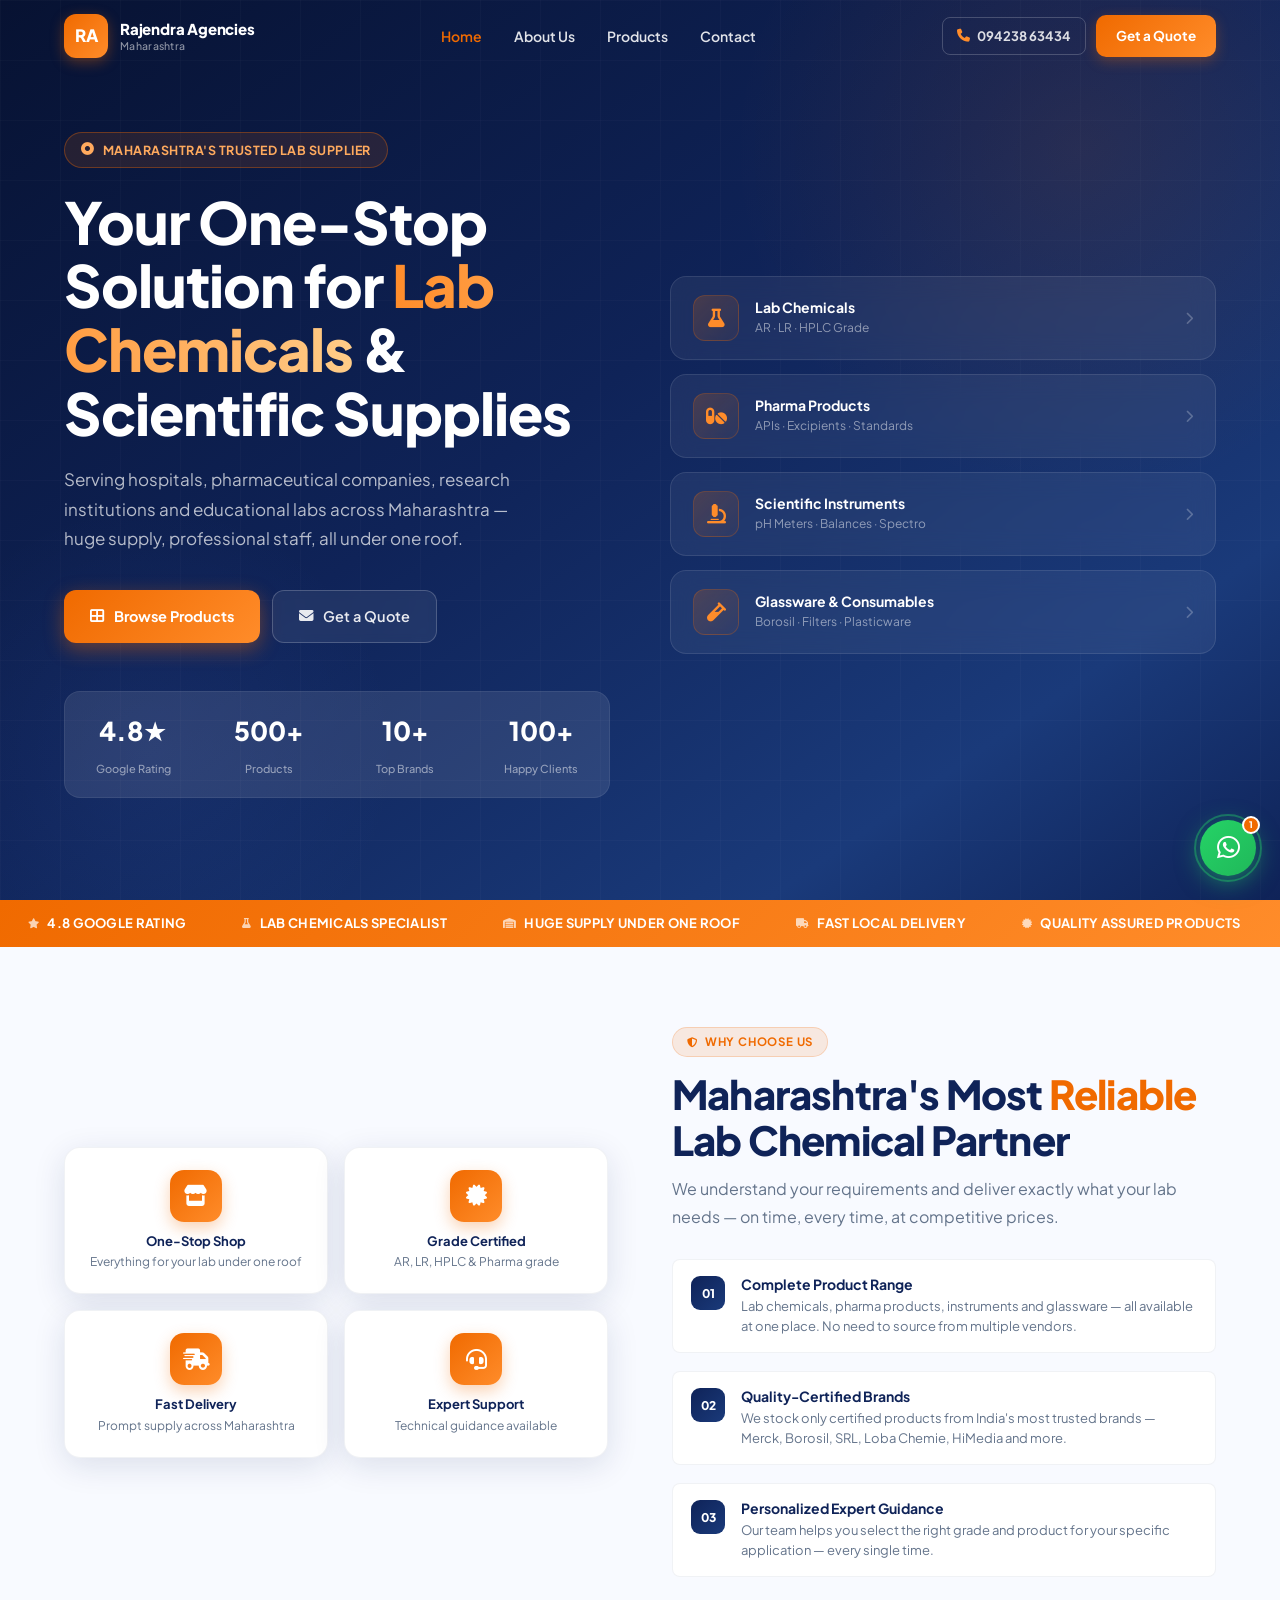
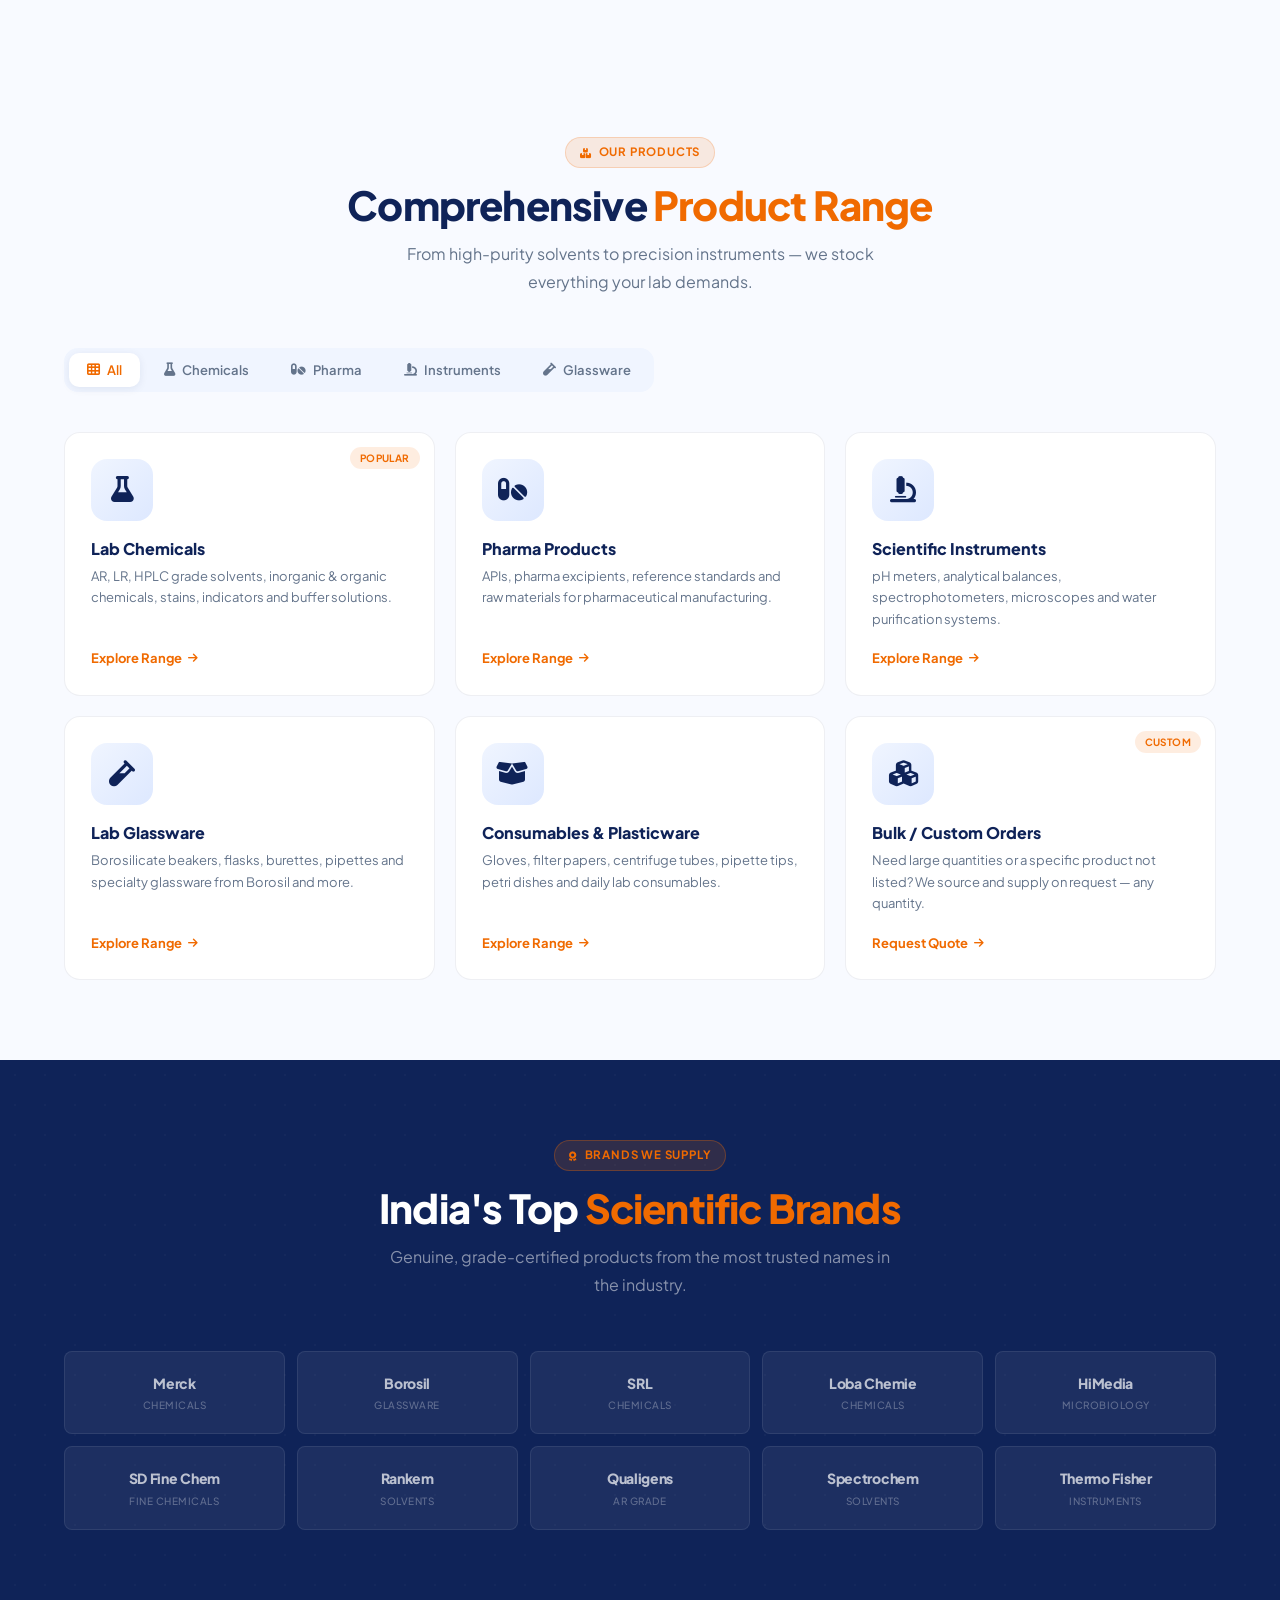
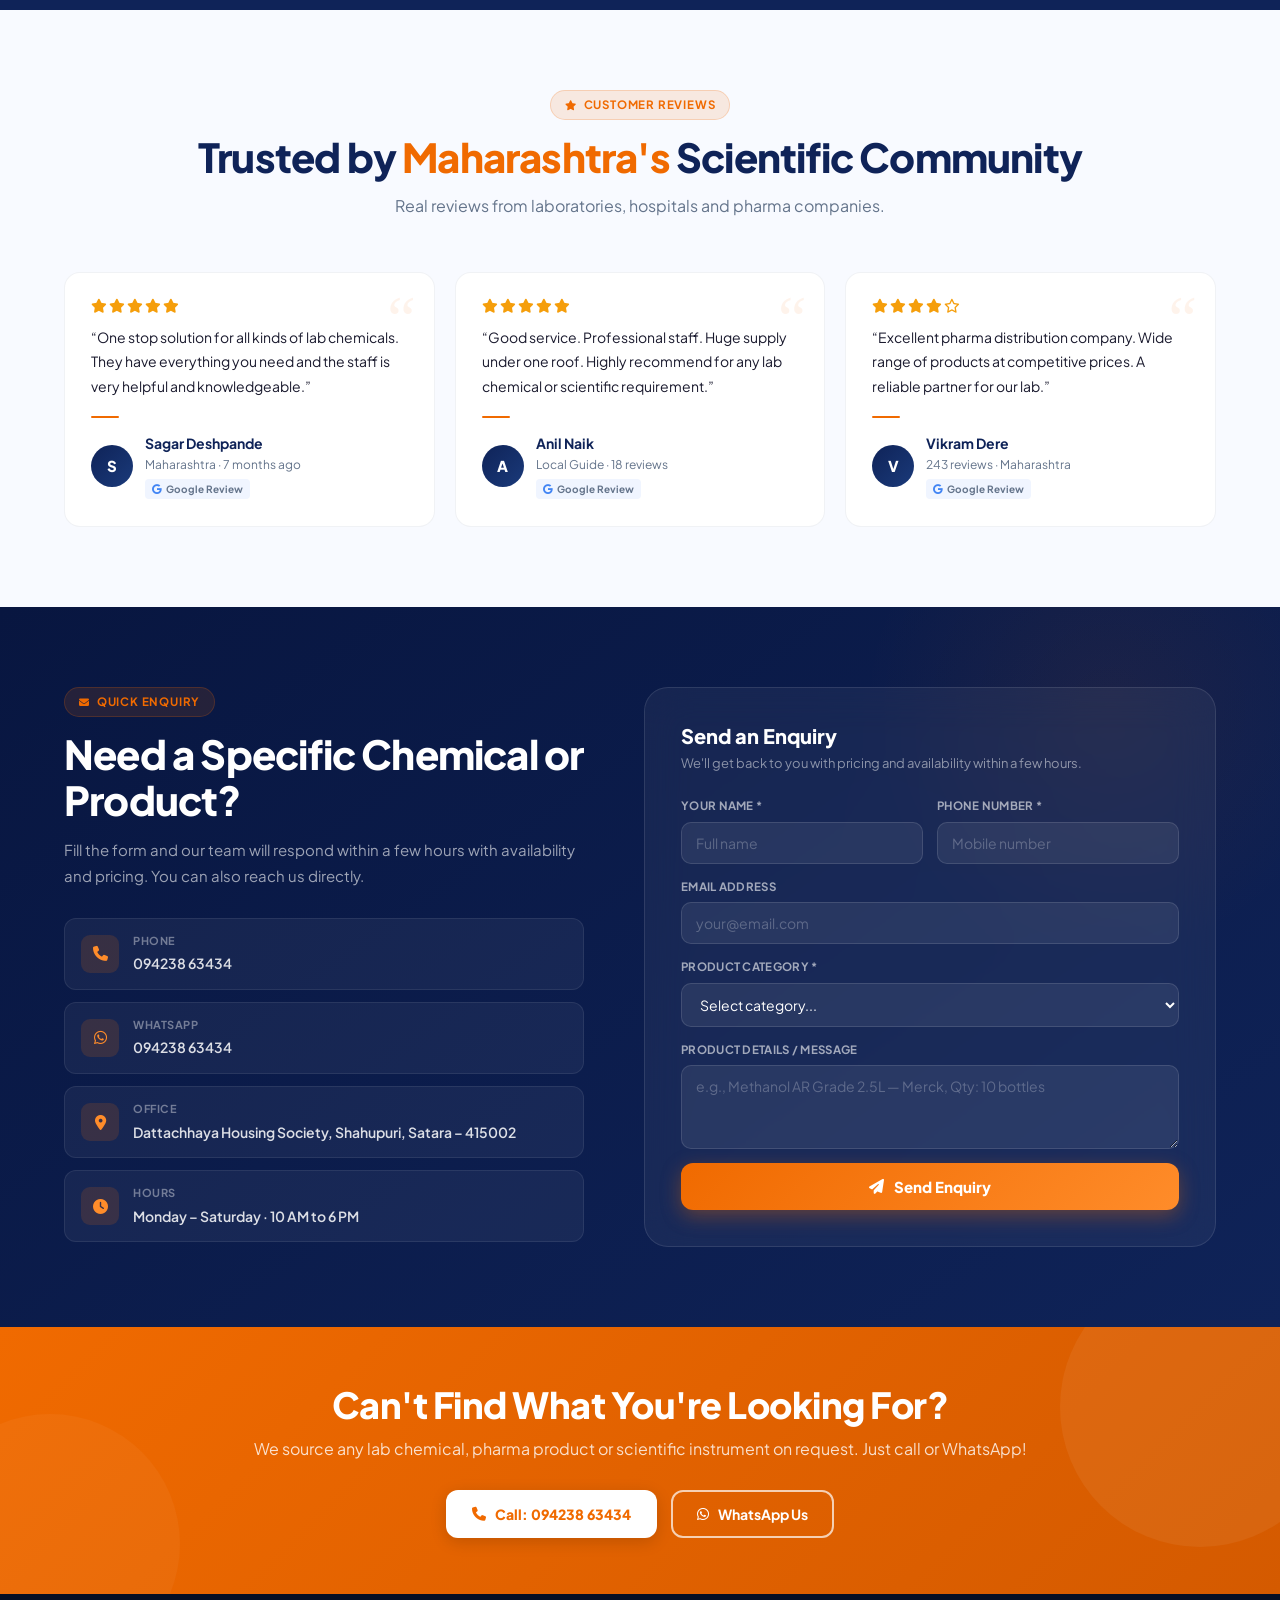
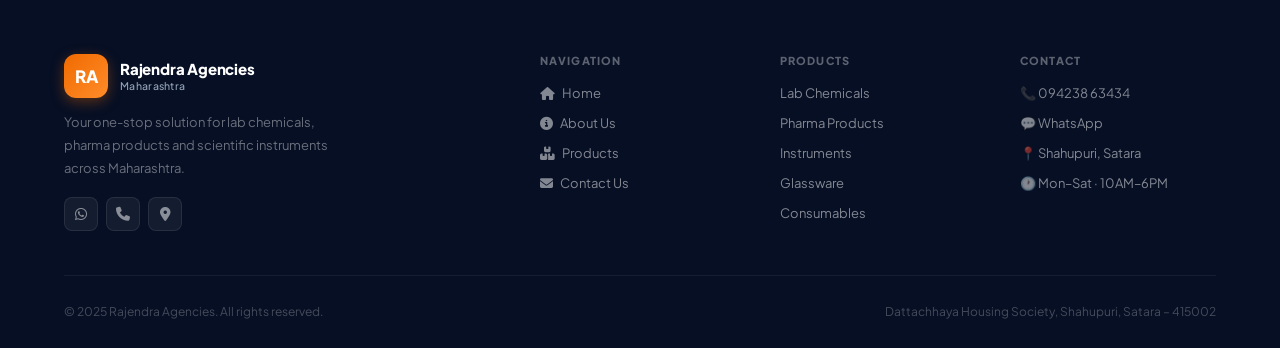
==== commit 245ec7a3: "✨ Fix homepage product category tabs + add real images to about/products pages" ====
--- a/index.html
+++ b/index.html
@@ -3,10 +3,10 @@
 <head>
   <meta charset="UTF-8">
   <meta name="viewport" content="width=device-width, initial-scale=1.0">
-  <title>Rajendra Agencies Satara | Lab Chemicals & Scientific Supplies Distributor</title>
-  <meta name="description" content="Rajendra Agencies, Satara — One-stop supplier for lab chemicals, pharma products & scientific instruments across Maharashtra. Call 094238 63434.">
-  <meta name="keywords" content="lab chemicals Satara, chemical distributor Satara, scientific instruments Maharashtra, pharma distributor Satara, Rajendra Agencies">
-  <meta property="og:title" content="Rajendra Agencies Satara | Lab Chemicals & Scientific Supplies">
+  <title>Rajendra Agencies | Lab Chemicals & Scientific Supplies Maharashtra</title>
+  <meta name="description" content="Rajendra Agencies — One-stop supplier for lab chemicals, pharma products & scientific instruments across Maharashtra. Call 094238 63434.">
+  <meta name="keywords" content="lab chemicals Maharashtra, chemical distributor, scientific instruments, pharma distributor, Rajendra Agencies">
+  <meta property="og:title" content="Rajendra Agencies | Lab Chemicals & Scientific Supplies">
   <meta property="og:description" content="One-stop supplier for lab chemicals, pharma products & scientific instruments across Maharashtra.">
   <meta property="og:type" content="website">
   <link rel="stylesheet" href="css/style.css">
@@ -23,7 +23,7 @@
       <div class="logo-mark">RA</div>
       <div class="logo-info">
         <span class="logo-name">Rajendra Agencies</span>
-        <span class="logo-tagline">Satara, Maharashtra</span>
+        <span class="logo-tagline">Maharashtra</span>
       </div>
     </div>
     <ul class="nav-links">
@@ -57,8 +57,8 @@
   <div class="hero-grid-lines"></div>
   <div class="hero-inner">
     <div class="hero-left">
-      <div class="hero-eyebrow"><i class="fas fa-circle-dot"></i> Satara's Trusted Lab Supplier</div>
-      <h1>Your One-Stop Solution for <span class="highlight">Lab Chemicals</span> & Scientific Supplies</h1>
+      <div class="hero-eyebrow"><i class="fas fa-circle-dot"></i> Maharashtra's Trusted Lab Supplier</div>
+      <h1>Your One-Stop Solution for <span class="highlight">Lab Chemicals</span> &amp; Scientific Supplies</h1>
       <p class="hero-desc">Serving hospitals, pharmaceutical companies, research institutions and educational labs across Maharashtra — huge supply, professional staff, all under one roof.</p>
       <div class="hero-actions">
         <a href="products.html" class="btn-hero-primary"><i class="fas fa-th-large"></i> Browse Products</a>
@@ -72,26 +72,26 @@
       </div>
     </div>
     <div class="hero-right">
-      <div class="hero-card">
+      <a href="products.html#chemicals" class="hero-card">
         <div class="hero-card-icon"><i class="fas fa-flask"></i></div>
         <div class="hero-card-info"><h4>Lab Chemicals</h4><p>AR · LR · HPLC Grade</p></div>
         <i class="fas fa-chevron-right hero-card-arrow"></i>
-      </div>
-      <div class="hero-card">
+      </a>
+      <a href="products.html#pharma" class="hero-card">
         <div class="hero-card-icon"><i class="fas fa-pills"></i></div>
         <div class="hero-card-info"><h4>Pharma Products</h4><p>APIs · Excipients · Standards</p></div>
         <i class="fas fa-chevron-right hero-card-arrow"></i>
-      </div>
-      <div class="hero-card">
+      </a>
+      <a href="products.html#instruments" class="hero-card">
         <div class="hero-card-icon"><i class="fas fa-microscope"></i></div>
         <div class="hero-card-info"><h4>Scientific Instruments</h4><p>pH Meters · Balances · Spectro</p></div>
         <i class="fas fa-chevron-right hero-card-arrow"></i>
-      </div>
-      <div class="hero-card">
+      </a>
+      <a href="products.html#glassware" class="hero-card">
         <div class="hero-card-icon"><i class="fas fa-vial"></i></div>
-        <div class="hero-card-info"><h4>Glassware & Consumables</h4><p>Borosil · Filters · Plasticware</p></div>
+        <div class="hero-card-info"><h4>Glassware &amp; Consumables</h4><p>Borosil · Filters · Plasticware</p></div>
         <i class="fas fa-chevron-right hero-card-arrow"></i>
-      </div>
+      </a>
     </div>
   </div>
 </section>
@@ -123,12 +123,12 @@
         <div class="why-visual-card">
           <div class="why-visual-icon"><i class="fas fa-certificate"></i></div>
           <h4>Grade Certified</h4>
-          <p>AR, LR, HPLC & Pharma grade</p>
+          <p>AR, LR, HPLC &amp; Pharma grade</p>
         </div>
         <div class="why-visual-card">
           <div class="why-visual-icon"><i class="fas fa-truck-fast"></i></div>
           <h4>Fast Delivery</h4>
-          <p>Prompt supply across Satara</p>
+          <p>Prompt supply across Maharashtra</p>
         </div>
         <div class="why-visual-card">
           <div class="why-visual-icon"><i class="fas fa-headset"></i></div>
@@ -159,7 +159,7 @@
   </div>
 </section>
 
-<!-- PRODUCTS -->
+<!-- PRODUCTS WITH WORKING TABS -->
 <section class="section products-section" style="background:var(--light2);">
   <div class="section-inner">
     <div class="section-header centered">
@@ -167,46 +167,50 @@
       <h2 class="section-title">Comprehensive <span class="accent">Product Range</span></h2>
       <p class="section-sub">From high-purity solvents to precision instruments — we stock everything your lab demands.</p>
     </div>
-    <div class="products-tabs" style="margin-bottom:36px;">
-      <button class="ptab active"><i class="fas fa-th"></i> All</button>
-      <button class="ptab"><i class="fas fa-flask"></i> Chemicals</button>
-      <button class="ptab"><i class="fas fa-pills"></i> Pharma</button>
-      <button class="ptab"><i class="fas fa-microscope"></i> Instruments</button>
-      <button class="ptab"><i class="fas fa-vial"></i> Glassware</button>
-    </div>
-    <div class="products-grid">
-      <a href="products.html#chemicals" class="product-card">
+
+    <!-- TABS -->
+    <div class="products-tabs" id="productTabs">
+      <button class="ptab active" data-filter="all"><i class="fas fa-th"></i> All</button>
+      <button class="ptab" data-filter="chemicals"><i class="fas fa-flask"></i> Chemicals</button>
+      <button class="ptab" data-filter="pharma"><i class="fas fa-pills"></i> Pharma</button>
+      <button class="ptab" data-filter="instruments"><i class="fas fa-microscope"></i> Instruments</button>
+      <button class="ptab" data-filter="glassware"><i class="fas fa-vial"></i> Glassware</button>
+    </div>
+
+    <!-- CARDS with data-cat attribute -->
+    <div class="products-grid" id="homeProductGrid">
+      <a href="products.html#chemicals" class="product-card" data-cat="chemicals">
         <span class="product-badge">Popular</span>
         <div class="product-icon-wrap"><i class="fas fa-flask"></i></div>
         <h3>Lab Chemicals</h3>
-        <p>AR, LR, HPLC grade solvents, inorganic & organic chemicals, stains, indicators and buffer solutions.</p>
-        <span class="product-link">Explore Range <i class="fas fa-arrow-right"></i></span>
-      </a>
-      <a href="products.html#pharma" class="product-card">
+        <p>AR, LR, HPLC grade solvents, inorganic &amp; organic chemicals, stains, indicators and buffer solutions.</p>
+        <span class="product-link">Explore Range <i class="fas fa-arrow-right"></i></span>
+      </a>
+      <a href="products.html#pharma" class="product-card" data-cat="pharma">
         <div class="product-icon-wrap"><i class="fas fa-pills"></i></div>
         <h3>Pharma Products</h3>
         <p>APIs, pharma excipients, reference standards and raw materials for pharmaceutical manufacturing.</p>
         <span class="product-link">Explore Range <i class="fas fa-arrow-right"></i></span>
       </a>
-      <a href="products.html#instruments" class="product-card">
+      <a href="products.html#instruments" class="product-card" data-cat="instruments">
         <div class="product-icon-wrap"><i class="fas fa-microscope"></i></div>
         <h3>Scientific Instruments</h3>
         <p>pH meters, analytical balances, spectrophotometers, microscopes and water purification systems.</p>
         <span class="product-link">Explore Range <i class="fas fa-arrow-right"></i></span>
       </a>
-      <a href="products.html#glassware" class="product-card">
+      <a href="products.html#glassware" class="product-card" data-cat="glassware">
         <div class="product-icon-wrap"><i class="fas fa-vial"></i></div>
         <h3>Lab Glassware</h3>
         <p>Borosilicate beakers, flasks, burettes, pipettes and specialty glassware from Borosil and more.</p>
         <span class="product-link">Explore Range <i class="fas fa-arrow-right"></i></span>
       </a>
-      <a href="products.html#consumables" class="product-card">
+      <a href="products.html#consumables" class="product-card" data-cat="glassware">
         <div class="product-icon-wrap"><i class="fas fa-box-open"></i></div>
-        <h3>Consumables & Plasticware</h3>
+        <h3>Consumables &amp; Plasticware</h3>
         <p>Gloves, filter papers, centrifuge tubes, pipette tips, petri dishes and daily lab consumables.</p>
         <span class="product-link">Explore Range <i class="fas fa-arrow-right"></i></span>
       </a>
-      <a href="contact.html#enquiry" class="product-card">
+      <a href="contact.html#enquiry" class="product-card" data-cat="all">
         <span class="product-badge">Custom</span>
         <div class="product-icon-wrap"><i class="fas fa-cubes"></i></div>
         <h3>Bulk / Custom Orders</h3>
@@ -251,39 +255,39 @@
     <div class="testi-grid">
       <div class="testi-card">
         <div class="stars"><i class="fas fa-star"></i><i class="fas fa-star"></i><i class="fas fa-star"></i><i class="fas fa-star"></i><i class="fas fa-star"></i></div>
-        <p class="testi-text">"One stop solution for all kinds of lab chemicals. They have everything you need and the staff is very helpful and knowledgeable."</p>
+        <p class="testi-text">&ldquo;One stop solution for all kinds of lab chemicals. They have everything you need and the staff is very helpful and knowledgeable.&rdquo;</p>
         <div class="testi-divider"></div>
         <div class="testi-author">
           <div class="avatar">S</div>
           <div class="author-meta">
             <div class="name">Sagar Deshpande</div>
-            <div class="role">Satara · 7 months ago</div>
+            <div class="role">Maharashtra &middot; 7 months ago</div>
             <div class="google-badge"><i class="fab fa-google" style="color:#4285F4"></i> Google Review</div>
           </div>
         </div>
       </div>
       <div class="testi-card">
         <div class="stars"><i class="fas fa-star"></i><i class="fas fa-star"></i><i class="fas fa-star"></i><i class="fas fa-star"></i><i class="fas fa-star"></i></div>
-        <p class="testi-text">"Good service. Professional staff. Huge supply under one roof. Highly recommend for any lab chemical or scientific requirement."</p>
+        <p class="testi-text">&ldquo;Good service. Professional staff. Huge supply under one roof. Highly recommend for any lab chemical or scientific requirement.&rdquo;</p>
         <div class="testi-divider"></div>
         <div class="testi-author">
           <div class="avatar">A</div>
           <div class="author-meta">
             <div class="name">Anil Naik</div>
-            <div class="role">Local Guide · 18 reviews</div>
+            <div class="role">Local Guide &middot; 18 reviews</div>
             <div class="google-badge"><i class="fab fa-google" style="color:#4285F4"></i> Google Review</div>
           </div>
         </div>
       </div>
       <div class="testi-card">
         <div class="stars"><i class="fas fa-star"></i><i class="fas fa-star"></i><i class="fas fa-star"></i><i class="fas fa-star"></i><i class="far fa-star"></i></div>
-        <p class="testi-text">"Excellent pharma distribution company. Wide range of products at competitive prices. A reliable partner for our lab."</p>
+        <p class="testi-text">&ldquo;Excellent pharma distribution company. Wide range of products at competitive prices. A reliable partner for our lab.&rdquo;</p>
         <div class="testi-divider"></div>
         <div class="testi-author">
           <div class="avatar">V</div>
           <div class="author-meta">
             <div class="name">Vikram Dere</div>
-            <div class="role">243 reviews in Satara</div>
+            <div class="role">243 reviews &middot; Maharashtra</div>
             <div class="google-badge"><i class="fab fa-google" style="color:#4285F4"></i> Google Review</div>
           </div>
         </div>
@@ -300,22 +304,10 @@
       <h2>Need a Specific Chemical or Product?</h2>
       <p>Fill the form and our team will respond within a few hours with availability and pricing. You can also reach us directly.</p>
       <div class="contact-info-list">
-        <div class="contact-info-item">
-          <div class="ci-icon"><i class="fas fa-phone"></i></div>
-          <div class="ci-body"><label>Phone</label><span>094238 63434</span></div>
-        </div>
-        <div class="contact-info-item">
-          <div class="ci-icon"><i class="fab fa-whatsapp"></i></div>
-          <div class="ci-body"><label>WhatsApp</label><span>094238 63434</span></div>
-        </div>
-        <div class="contact-info-item">
-          <div class="ci-icon"><i class="fas fa-map-marker-alt"></i></div>
-          <div class="ci-body"><label>Office</label><span>Dattachhaya Housing Society, Shahupuri, Satara – 415002</span></div>
-        </div>
-        <div class="contact-info-item">
-          <div class="ci-icon"><i class="fas fa-clock"></i></div>
-          <div class="ci-body"><label>Hours</label><span>Monday – Saturday · 10 AM to 6 PM</span></div>
-        </div>
+        <div class="contact-info-item"><div class="ci-icon"><i class="fas fa-phone"></i></div><div class="ci-body"><label>Phone</label><span>094238 63434</span></div></div>
+        <div class="contact-info-item"><div class="ci-icon"><i class="fab fa-whatsapp"></i></div><div class="ci-body"><label>WhatsApp</label><span>094238 63434</span></div></div>
+        <div class="contact-info-item"><div class="ci-icon"><i class="fas fa-map-marker-alt"></i></div><div class="ci-body"><label>Office</label><span>Dattachhaya Housing Society, Shahupuri, Satara – 415002</span></div></div>
+        <div class="contact-info-item"><div class="ci-icon"><i class="fas fa-clock"></i></div><div class="ci-body"><label>Hours</label><span>Monday – Saturday · 10 AM to 6 PM</span></div></div>
       </div>
     </div>
     <div class="enquiry-form-card">
@@ -337,7 +329,7 @@
             <option>Pharma Products / APIs</option>
             <option>Scientific Instruments</option>
             <option>Lab Glassware</option>
-            <option>Consumables & Plasticware</option>
+            <option>Consumables &amp; Plasticware</option>
             <option>Bulk / Custom Order</option>
             <option>Other</option>
           </select>
@@ -366,7 +358,6 @@
 
 </main>
 
-<!-- FOOTER -->
 <footer>
   <div class="footer-inner">
     <div class="footer-top">
@@ -375,58 +366,31 @@
           <div class="logo-mark">RA</div>
           <div class="logo-info">
             <span class="logo-name" style="color:#fff;">Rajendra Agencies</span>
-            <span class="logo-tagline">Satara, Maharashtra</span>
-          </div>
-        </div>
-        <p class="footer-brand-text">Your one-stop solution for lab chemicals, pharma products and scientific instruments in Satara and across Maharashtra.</p>
+            <span class="logo-tagline">Maharashtra</span>
+          </div>
+        </div>
+        <p class="footer-brand-text">Your one-stop solution for lab chemicals, pharma products and scientific instruments across Maharashtra.</p>
         <div class="footer-socials">
-          <a href="https://wa.me/919423863434" class="fsocial" target="_blank" title="WhatsApp"><i class="fab fa-whatsapp"></i></a>
-          <a href="tel:+919423863434" class="fsocial" title="Call Us"><i class="fas fa-phone"></i></a>
-          <a href="https://maps.google.com/?q=Dattachhaya+Housing+Society+Shahupuri+Satara" class="fsocial" target="_blank" title="Find on Maps"><i class="fas fa-map-marker-alt"></i></a>
-        </div>
-      </div>
-      <div class="footer-col">
-        <h5>Navigation</h5>
-        <ul>
-          <li><a href="index.html"><i class="fas fa-home"></i> Home</a></li>
-          <li><a href="about.html"><i class="fas fa-info-circle"></i> About Us</a></li>
-          <li><a href="products.html"><i class="fas fa-boxes-stacked"></i> Products</a></li>
-          <li><a href="contact.html"><i class="fas fa-envelope"></i> Contact Us</a></li>
-        </ul>
-      </div>
-      <div class="footer-col">
-        <h5>Products</h5>
-        <ul>
-          <li><a href="products.html#chemicals">Lab Chemicals</a></li>
-          <li><a href="products.html#pharma">Pharma Products</a></li>
-          <li><a href="products.html#instruments">Instruments</a></li>
-          <li><a href="products.html#glassware">Glassware</a></li>
-          <li><a href="products.html#consumables">Consumables</a></li>
-        </ul>
-      </div>
-      <div class="footer-col">
-        <h5>Contact</h5>
-        <ul>
-          <li><a href="tel:+919423863434">📞 094238 63434</a></li>
-          <li><a href="https://wa.me/919423863434">💬 WhatsApp</a></li>
-          <li><a href="#">📍 Shahupuri, Satara</a></li>
-          <li><a href="#">🕐 Mon–Sat · 10AM–6PM</a></li>
-        </ul>
-      </div>
+          <a href="https://wa.me/919423863434" class="fsocial" target="_blank"><i class="fab fa-whatsapp"></i></a>
+          <a href="tel:+919423863434" class="fsocial"><i class="fas fa-phone"></i></a>
+          <a href="https://maps.google.com/?q=Dattachhaya+Housing+Society+Shahupuri+Satara" class="fsocial" target="_blank"><i class="fas fa-map-marker-alt"></i></a>
+        </div>
+      </div>
+      <div class="footer-col"><h5>Navigation</h5><ul><li><a href="index.html"><i class="fas fa-home"></i> Home</a></li><li><a href="about.html"><i class="fas fa-info-circle"></i> About Us</a></li><li><a href="products.html"><i class="fas fa-boxes-stacked"></i> Products</a></li><li><a href="contact.html"><i class="fas fa-envelope"></i> Contact Us</a></li></ul></div>
+      <div class="footer-col"><h5>Products</h5><ul><li><a href="products.html#chemicals">Lab Chemicals</a></li><li><a href="products.html#pharma">Pharma Products</a></li><li><a href="products.html#instruments">Instruments</a></li><li><a href="products.html#glassware">Glassware</a></li><li><a href="products.html#consumables">Consumables</a></li></ul></div>
+      <div class="footer-col"><h5>Contact</h5><ul><li><a href="tel:+919423863434">📞 094238 63434</a></li><li><a href="https://wa.me/919423863434">💬 WhatsApp</a></li><li><a href="#">📍 Shahupuri, Satara</a></li><li><a href="#">🕐 Mon–Sat · 10AM–6PM</a></li></ul></div>
     </div>
     <div class="footer-bottom">
-      <p>© 2025 Rajendra Agencies, Satara. All rights reserved.</p>
+      <p>© 2025 Rajendra Agencies. All rights reserved.</p>
       <p>Dattachhaya Housing Society, Shahupuri, Satara – 415002</p>
     </div>
   </div>
 </footer>
 
-<!-- WhatsApp Float -->
 <a href="https://wa.me/919423863434?text=Hello%2C+I+need+information+about+your+products." class="wa-float" target="_blank">
   <div class="wa-pulse"></div>
   <div class="wa-badge">1</div>
   <i class="fab fa-whatsapp"></i>
 </a>
-
 <script src="js/main.js"></script>
 </body></html>
--- a/css/style.css
+++ b/css/style.css
@@ -1,4 +1,4 @@
-@import url('https://fonts.googleapis.com/css2?family=Plus+Jakarta+Sans:wght@300;400;500;600;700;800&family=Playfair+Display:wght@700;800&display=swap');
+@import url('https://fonts.googleapis.com/css2?family=Plus+Jakarta+Sans:wght@300;400;500;600;700;800&display=swap');
 
 :root{
   --navy:#0f2358;
@@ -6,7 +6,7 @@
   --navy-dark:#081640;
   --orange:#f06a00;
   --orange-light:#ff8c2a;
-  --orange-glow:rgba(240,106,0,0.18);
+  --orange-glow:rgba(240,106,0,0.12);
   --light:#f0f5ff;
   --light2:#f8faff;
   --text:#1a1a2e;
@@ -28,20 +28,18 @@
 h1,h2,h3,h4,h5{font-family:'Plus Jakarta Sans',sans-serif;line-height:1.2;}
 a{text-decoration:none;color:inherit;}
 img{max-width:100%;display:block;}
-
-/* SCROLLBAR */
-::-webkit-scrollbar{width:6px;}
+::-webkit-scrollbar{width:5px;}
 ::-webkit-scrollbar-track{background:var(--light);}
 ::-webkit-scrollbar-thumb{background:var(--orange);border-radius:10px;}
 
 /* ═══ NAVBAR ═══ */
 nav{
   position:fixed;top:0;left:0;width:100%;z-index:1000;
-  padding:0 4%;
-  transition:all .4s ease;
+  padding:0 5%;
+  transition:background .35s ease,box-shadow .35s ease;
 }
 nav.scrolled{
-  background:rgba(255,255,255,0.92);
+  background:rgba(255,255,255,0.96);
   backdrop-filter:blur(20px);
   -webkit-backdrop-filter:blur(20px);
   box-shadow:0 1px 0 rgba(0,0,0,0.06),0 4px 24px rgba(15,35,88,0.08);
@@ -49,83 +47,83 @@
 nav.transparent{background:transparent;}
 .nav-inner{display:flex;align-items:center;justify-content:space-between;height:72px;}
 
-.logo{display:flex;align-items:center;gap:12px;}
+/* Logo */
+.logo{display:flex;align-items:center;gap:12px;flex-shrink:0;}
 .logo-mark{
   width:44px;height:44px;
   background:linear-gradient(135deg,var(--orange),var(--orange-light));
   border-radius:12px;
   display:flex;align-items:center;justify-content:center;
-  font-family:'Plus Jakarta Sans',sans-serif;font-weight:800;font-size:17px;color:#fff;
+  font-weight:800;font-size:17px;color:#fff;
   box-shadow:0 4px 14px rgba(240,106,0,0.35);
-  position:relative;
   flex-shrink:0;
 }
-.logo-mark::after{
-  content:'';
-  position:absolute;inset:-2px;
-  border-radius:14px;
-  background:linear-gradient(135deg,var(--orange),transparent);
-  z-index:-1;
-  opacity:0.4;
-}
 .logo-info{display:flex;flex-direction:column;line-height:1.25;}
-.logo-name{font-weight:800;font-size:15px;color:var(--navy);letter-spacing:-.2px;}
+.logo-name{font-weight:800;font-size:15px;color:var(--navy);letter-spacing:-.2px;transition:color .3s;}
 .logo-tagline{font-size:10.5px;color:var(--gray-light);font-weight:500;letter-spacing:.3px;}
 nav.transparent .logo-name{color:#fff;}
 nav.transparent .logo-tagline{color:rgba(255,255,255,0.55);}
 
+/* Nav links — always visible when scrolled */
 .nav-links{display:flex;gap:4px;list-style:none;}
 .nav-links a{
-  font-size:14px;font-weight:600;color:var(--text);
+  font-size:14px;font-weight:600;
   padding:8px 14px;border-radius:8px;
   transition:var(--transition);
-  position:relative;
-}
-.nav-links a:hover{background:var(--light);color:var(--orange);}
-nav.transparent .nav-links a{color:rgba(255,255,255,0.85);}
+  white-space:nowrap;
+}
+nav.scrolled .nav-links a{color:var(--text);}
+nav.scrolled .nav-links a:hover{background:var(--light);color:var(--orange);}
+nav.transparent .nav-links a{color:rgba(255,255,255,0.88);}
 nav.transparent .nav-links a:hover{background:rgba(255,255,255,0.12);color:#fff;}
-.nav-right{display:flex;align-items:center;gap:12px;}
+
+.nav-right{display:flex;align-items:center;gap:10px;flex-shrink:0;}
 .nav-phone{
   display:flex;align-items:center;gap:7px;
   font-size:13px;font-weight:700;
-  color:var(--navy);
   padding:8px 14px;
   border-radius:8px;
   border:1.5px solid rgba(15,35,88,0.12);
   transition:var(--transition);
-}
-.nav-phone:hover{background:var(--light);border-color:var(--orange);color:var(--orange);}
-.nav-phone i{color:var(--orange);font-size:13px;}
+  white-space:nowrap;
+}
+nav.scrolled .nav-phone{color:var(--navy);border-color:rgba(15,35,88,0.12);}
+nav.scrolled .nav-phone:hover{background:var(--light);border-color:var(--orange);color:var(--orange);}
+nav.scrolled .nav-phone i{color:var(--orange);}
 nav.transparent .nav-phone{color:rgba(255,255,255,0.85);border-color:rgba(255,255,255,0.2);}
 nav.transparent .nav-phone i{color:var(--orange-light);}
-nav.transparent .nav-phone:hover{background:rgba(255,255,255,0.12);color:#fff;}
+nav.transparent .nav-phone:hover{background:rgba(255,255,255,0.1);}
+
 .nav-cta{
   background:linear-gradient(135deg,var(--orange),var(--orange-light));
-  color:#fff;padding:10px 20px;border-radius:10px;
+  color:#fff!important;padding:10px 20px;border-radius:10px;
   font-weight:700;font-size:13.5px;
   box-shadow:0 4px 14px rgba(240,106,0,0.3);
   transition:var(--transition);
   white-space:nowrap;
 }
-.nav-cta:hover{transform:translateY(-2px);box-shadow:0 8px 20px rgba(240,106,0,0.4);}
-.hamburger{display:none;flex-direction:column;gap:5px;cursor:pointer;padding:6px;}
-.hamburger span{display:block;width:22px;height:2px;background:var(--navy);border-radius:2px;transition:var(--transition);}
+.nav-cta:hover{transform:translateY(-2px);box-shadow:0 8px 20px rgba(240,106,0,0.4);background:linear-gradient(135deg,var(--orange),var(--orange-light))!important;}
+
+.hamburger{display:none;flex-direction:column;gap:5px;cursor:pointer;padding:6px;z-index:10;}
+.hamburger span{display:block;width:22px;height:2px;border-radius:2px;transition:var(--transition);}
+nav.scrolled .hamburger span{background:var(--navy);}
 nav.transparent .hamburger span{background:#fff;}
 
+/* Mobile full-screen menu */
 .mobile-menu{
   display:none;
-  position:fixed;top:0;left:0;right:0;bottom:0;
-  background:rgba(15,35,88,0.97);
+  position:fixed;inset:0;
+  background:rgba(8,22,64,0.98);
   backdrop-filter:blur(20px);
-  z-index:999;
+  z-index:9999;
   flex-direction:column;
   align-items:center;
   justify-content:center;
-  gap:8px;
+  gap:6px;
 }
 .mobile-menu.open{display:flex;}
 .mobile-menu-close{
-  position:absolute;top:24px;right:24px;
+  position:absolute;top:22px;right:22px;
   width:44px;height:44px;
   background:rgba(255,255,255,0.1);
   border-radius:50%;border:none;cursor:pointer;
@@ -133,40 +131,42 @@
   color:#fff;font-size:20px;
 }
 .mobile-menu a{
-  font-size:24px;font-weight:700;color:rgba(255,255,255,0.85);
-  padding:12px 24px;border-radius:12px;
-  transition:var(--transition);
-  width:260px;text-align:center;
+  font-size:22px;font-weight:700;color:rgba(255,255,255,0.85);
+  padding:12px 32px;border-radius:12px;
+  transition:var(--transition);width:280px;text-align:center;
 }
 .mobile-menu a:hover{background:rgba(255,255,255,0.08);color:#fff;}
-.mobile-menu .nav-cta{font-size:16px;margin-top:16px;padding:14px 32px;}
+.mobile-menu .nav-cta{
+  font-size:16px;margin-top:14px;
+  padding:14px 36px;display:inline-block;
+  border-radius:12px;
+}
 
 /* ═══ HERO ═══ */
 .hero{
   min-height:100vh;
   background:linear-gradient(145deg,#071232 0%,#0f2358 45%,#1a3a7a 80%,#0f2358 100%);
   display:flex;align-items:center;
-  padding:90px 4% 60px;
-  position:relative;
-  overflow:hidden;
-}
-/* Animated background blobs */
+  padding:90px 5% 60px;
+  position:relative;overflow:hidden;
+}
 .hero-blob1{
   position:absolute;width:700px;height:700px;border-radius:50%;
-  background:radial-gradient(circle,rgba(240,106,0,0.12) 0%,transparent 70%);
+  background:radial-gradient(circle,rgba(240,106,0,0.1) 0%,transparent 70%);
   top:-200px;right:-150px;
   animation:blobFloat 8s ease-in-out infinite alternate;
+  pointer-events:none;
 }
 .hero-blob2{
   position:absolute;width:500px;height:500px;border-radius:50%;
-  background:radial-gradient(circle,rgba(100,150,255,0.08) 0%,transparent 70%);
+  background:radial-gradient(circle,rgba(100,150,255,0.07) 0%,transparent 70%);
   bottom:-100px;left:-100px;
   animation:blobFloat 10s ease-in-out infinite alternate-reverse;
+  pointer-events:none;
 }
 .hero-grid-lines{
   position:absolute;inset:0;
-  background-image:linear-gradient(rgba(255,255,255,0.025) 1px,transparent 1px),
-    linear-gradient(90deg,rgba(255,255,255,0.025) 1px,transparent 1px);
+  background-image:linear-gradient(rgba(255,255,255,0.02) 1px,transparent 1px),linear-gradient(90deg,rgba(255,255,255,0.02) 1px,transparent 1px);
   background-size:60px 60px;
   pointer-events:none;
 }
@@ -174,14 +174,12 @@
   0%{transform:translate(0,0) scale(1);}
   100%{transform:translate(40px,-40px) scale(1.1);}
 }
-
 .hero-inner{
   max-width:1200px;margin:0 auto;width:100%;
   display:grid;grid-template-columns:1fr 1fr;
   gap:60px;align-items:center;
   position:relative;z-index:1;
 }
-.hero-left{}
 .hero-eyebrow{
   display:inline-flex;align-items:center;gap:8px;
   background:rgba(240,106,0,0.12);
@@ -192,14 +190,10 @@
   letter-spacing:.5px;text-transform:uppercase;
   margin-bottom:22px;
 }
-.hero-eyebrow i{font-size:10px;color:var(--orange-light);}
 .hero h1{
-  font-size:clamp(36px,5.5vw,60px);
-  color:#fff;
-  font-weight:800;
-  line-height:1.1;
-  letter-spacing:-1px;
-  margin-bottom:20px;
+  font-size:clamp(34px,5vw,58px);color:#fff;
+  font-weight:800;line-height:1.1;
+  letter-spacing:-1px;margin-bottom:20px;
 }
 .hero h1 .highlight{
   background:linear-gradient(90deg,var(--orange-light),#ffcc88);
@@ -207,17 +201,11 @@
   -webkit-text-fill-color:transparent;
   background-clip:text;
 }
-.hero-desc{
-  font-size:clamp(15px,1.8vw,17px);
-  color:rgba(255,255,255,0.7);
-  line-height:1.75;
-  margin-bottom:36px;
-  max-width:480px;
-}
+.hero-desc{font-size:clamp(15px,1.8vw,17px);color:rgba(255,255,255,0.7);line-height:1.75;margin-bottom:36px;max-width:480px;}
 .hero-actions{display:flex;gap:12px;flex-wrap:wrap;margin-bottom:48px;}
 .btn-hero-primary{
   background:linear-gradient(135deg,var(--orange),var(--orange-light));
-  color:#fff;padding:15px 28px;
+  color:#fff;padding:14px 26px;
   border-radius:12px;font-weight:700;font-size:14.5px;
   display:inline-flex;align-items:center;gap:9px;
   box-shadow:0 6px 20px rgba(240,106,0,0.4);
@@ -228,103 +216,68 @@
   background:rgba(255,255,255,0.07);
   border:1.5px solid rgba(255,255,255,0.2);
   color:rgba(255,255,255,0.9);
-  padding:15px 28px;border-radius:12px;
+  padding:14px 26px;border-radius:12px;
   font-weight:600;font-size:14.5px;
   display:inline-flex;align-items:center;gap:9px;
   transition:var(--transition);
   backdrop-filter:blur(4px);
 }
-.btn-hero-secondary:hover{background:rgba(255,255,255,0.12);border-color:rgba(255,255,255,0.4);transform:translateY(-2px);}
-
+.btn-hero-secondary:hover{background:rgba(255,255,255,0.12);transform:translateY(-2px);}
 .hero-stats{
   display:grid;grid-template-columns:repeat(4,1fr);
-  gap:1px;
-  background:rgba(255,255,255,0.08);
-  border-radius:16px;
-  overflow:hidden;
+  background:rgba(255,255,255,0.07);
+  border-radius:16px;overflow:hidden;
   border:1px solid rgba(255,255,255,0.1);
 }
-.stat{
-  padding:18px 16px;
-  background:rgba(255,255,255,0.04);
-  text-align:center;
-  transition:var(--transition);
-}
+.stat{padding:18px 12px;background:rgba(255,255,255,0.03);text-align:center;transition:var(--transition);}
 .stat:hover{background:rgba(240,106,0,0.1);}
-.stat-num{
-  font-size:26px;font-weight:800;color:#fff;
-  display:block;letter-spacing:-.5px;
-  margin-bottom:2px;
-}
+.stat-num{font-size:26px;font-weight:800;color:#fff;display:block;margin-bottom:2px;}
 .stat-label{font-size:11px;color:rgba(255,255,255,0.5);font-weight:500;}
 
-/* Hero right — visual card stack */
-.hero-right{
-  display:flex;flex-direction:column;gap:16px;
-}
+/* Hero right cards */
+.hero-right{display:flex;flex-direction:column;gap:14px;}
 .hero-card{
   background:rgba(255,255,255,0.06);
   backdrop-filter:blur(12px);
   border:1px solid rgba(255,255,255,0.1);
   border-radius:var(--radius);
-  padding:20px 24px;
+  padding:18px 22px;
   display:flex;align-items:center;gap:16px;
   transition:var(--transition);
-  animation:slideInRight .6s ease forwards;
-  opacity:0;
+  animation:slideInRight .6s ease forwards;opacity:0;
 }
 .hero-card:nth-child(1){animation-delay:.2s;}
 .hero-card:nth-child(2){animation-delay:.4s;}
 .hero-card:nth-child(3){animation-delay:.6s;}
 .hero-card:nth-child(4){animation-delay:.8s;}
-.hero-card:hover{background:rgba(255,255,255,0.1);border-color:rgba(240,106,0,0.3);transform:translateX(-6px);}
-@keyframes slideInRight{
-  from{opacity:0;transform:translateX(30px);}
-  to{opacity:1;transform:translateX(0);}
-}
+.hero-card:hover{background:rgba(255,255,255,0.1);border-color:rgba(240,106,0,0.3);transform:translateX(-5px);}
+@keyframes slideInRight{from{opacity:0;transform:translateX(30px);}to{opacity:1;transform:translateX(0);}}
 .hero-card-icon{
-  width:48px;height:48px;flex-shrink:0;
+  width:46px;height:46px;flex-shrink:0;
   background:linear-gradient(135deg,rgba(240,106,0,0.2),rgba(240,106,0,0.05));
   border:1px solid rgba(240,106,0,0.25);
   border-radius:12px;
   display:flex;align-items:center;justify-content:center;
 }
-.hero-card-icon i{color:var(--orange-light);font-size:20px;}
+.hero-card-icon i{color:var(--orange-light);font-size:19px;}
 .hero-card-info{flex:1;}
 .hero-card-info h4{font-size:14px;font-weight:700;color:#fff;margin-bottom:3px;}
 .hero-card-info p{font-size:12px;color:rgba(255,255,255,0.5);}
 .hero-card-arrow{color:rgba(255,255,255,0.25);font-size:13px;transition:var(--transition);}
 .hero-card:hover .hero-card-arrow{color:var(--orange-light);transform:translateX(4px);}
 
-/* ═══ MARQUEE STRIP ═══ */
-.marquee-strip{
-  background:linear-gradient(135deg,var(--orange),var(--orange-light));
-  padding:14px 0;
-  overflow:hidden;
-  position:relative;
-}
-.marquee-track{
-  display:flex;
-  animation:marquee 25s linear infinite;
-  white-space:nowrap;
-}
-.marquee-item{
-  display:inline-flex;align-items:center;gap:8px;
-  padding:0 28px;
-  color:#fff;
-  font-size:13px;font-weight:700;
-  letter-spacing:.3px;
-  text-transform:uppercase;
-  flex-shrink:0;
-}
+/* ═══ MARQUEE ═══ */
+.marquee-strip{background:linear-gradient(135deg,var(--orange),var(--orange-light));padding:13px 0;overflow:hidden;}
+.marquee-track{display:flex;animation:marquee 28s linear infinite;white-space:nowrap;}
+.marquee-item{display:inline-flex;align-items:center;gap:8px;padding:0 28px;color:#fff;font-size:13px;font-weight:700;letter-spacing:.3px;text-transform:uppercase;flex-shrink:0;}
 .marquee-item i{font-size:10px;opacity:.7;}
 @keyframes marquee{from{transform:translateX(0);}to{transform:translateX(-50%);}}
 
-/* ═══ SECTIONS BASE ═══ */
-.section{padding:88px 4%;}
+/* ═══ SECTION BASE ═══ */
+.section{padding:80px 5%;}
 .section-inner{max-width:1200px;margin:0 auto;}
 .section-inner.narrow{max-width:960px;}
-.section-header{margin-bottom:56px;}
+.section-header{margin-bottom:52px;}
 .section-header.centered{text-align:center;}
 .section-header.centered .section-sub{margin:0 auto;}
 .chip{
@@ -337,652 +290,372 @@
   margin-bottom:14px;
 }
 .chip i{font-size:10px;}
-.section-title{
-  font-size:clamp(28px,4vw,42px);
-  color:var(--navy);font-weight:800;
-  letter-spacing:-.8px;margin-bottom:12px;
-  line-height:1.15;
-}
+.section-title{font-size:clamp(26px,3.5vw,40px);color:var(--navy);font-weight:800;letter-spacing:-.8px;margin-bottom:12px;line-height:1.15;}
 .section-title .accent{color:var(--orange);}
-.section-sub{
-  font-size:16px;color:var(--gray);
-  max-width:520px;line-height:1.75;
-}
-
-/* ═══ WHY US — SPLIT LAYOUT ═══ */
+.section-sub{font-size:16px;color:var(--gray);max-width:520px;line-height:1.75;}
+
+/* ═══ WHY US ═══ */
 .why-us{background:var(--light2);}
-.why-grid{
-  display:grid;grid-template-columns:1fr 1fr;
-  gap:72px;align-items:center;
-}
-.why-visual{
-  position:relative;
-  display:grid;grid-template-columns:1fr 1fr;gap:16px;
-}
+.why-grid{display:grid;grid-template-columns:1fr 1fr;gap:64px;align-items:center;}
+.why-visual{display:grid;grid-template-columns:1fr 1fr;gap:16px;}
 .why-visual-card{
-  background:#fff;
-  border-radius:var(--radius);
-  padding:24px 20px;
-  box-shadow:var(--shadow);
-  text-align:center;
-  border:1px solid rgba(15,35,88,0.06);
-  transition:var(--transition);
-}
-.why-visual-card:nth-child(1){transform:translateY(0);}
-.why-visual-card:nth-child(2){transform:translateY(24px);}
-.why-visual-card:nth-child(3){transform:translateY(-12px);}
-.why-visual-card:nth-child(4){transform:translateY(12px);}
-.why-visual-card:hover{transform:translateY(-6px) !important;box-shadow:var(--shadow-lg);}
+  background:#fff;border-radius:var(--radius);padding:22px 18px;
+  box-shadow:var(--shadow);text-align:center;
+  border:1px solid rgba(15,35,88,0.06);transition:var(--transition);
+}
+.why-visual-card:nth-child(2){transform:translateY(20px);}
+.why-visual-card:nth-child(3){transform:translateY(-10px);}
+.why-visual-card:nth-child(4){transform:translateY(10px);}
+.why-visual-card:hover{transform:translateY(-5px)!important;box-shadow:var(--shadow-lg);}
 .why-visual-icon{
-  width:54px;height:54px;margin:0 auto 12px;
+  width:52px;height:52px;margin:0 auto 12px;
   background:linear-gradient(135deg,var(--orange),var(--orange-light));
-  border-radius:14px;
-  display:flex;align-items:center;justify-content:center;
+  border-radius:14px;display:flex;align-items:center;justify-content:center;
   box-shadow:0 6px 16px rgba(240,106,0,0.3);
 }
-.why-visual-icon i{color:#fff;font-size:22px;}
+.why-visual-icon i{color:#fff;font-size:21px;}
 .why-visual-card h4{font-size:13px;font-weight:700;color:var(--navy);margin-bottom:4px;}
 .why-visual-card p{font-size:12px;color:var(--gray);line-height:1.5;}
-.why-content{}
-.why-list{display:flex;flex-direction:column;gap:20px;margin-top:32px;}
+.why-list{display:flex;flex-direction:column;gap:18px;margin-top:28px;}
 .why-item{
-  display:flex;gap:16px;
-  padding:18px 20px;
-  background:#fff;
-  border-radius:var(--radius-sm);
-  border:1px solid rgba(15,35,88,0.06);
-  transition:var(--transition);
+  display:flex;gap:16px;padding:16px 18px;
+  background:#fff;border-radius:var(--radius-sm);
+  border:1px solid rgba(15,35,88,0.06);transition:var(--transition);
 }
 .why-item:hover{border-color:var(--orange);box-shadow:var(--shadow-sm);}
 .why-item-num{
-  width:36px;height:36px;flex-shrink:0;
+  width:34px;height:34px;flex-shrink:0;
   background:linear-gradient(135deg,var(--navy),var(--navy-light));
-  border-radius:10px;
-  display:flex;align-items:center;justify-content:center;
-  color:#fff;font-size:13px;font-weight:800;
-}
-.why-item-body h4{font-size:14px;font-weight:700;color:var(--navy);margin-bottom:4px;}
+  border-radius:9px;display:flex;align-items:center;justify-content:center;
+  color:#fff;font-size:12px;font-weight:800;
+}
+.why-item-body h4{font-size:14px;font-weight:700;color:var(--navy);margin-bottom:3px;}
 .why-item-body p{font-size:13px;color:var(--gray);line-height:1.55;}
 
-/* ═══ PRODUCTS SECTION ═══ */
+/* ═══ PRODUCTS ═══ */
 .products-section{background:#fff;}
 .products-tabs{
-  display:flex;gap:8px;flex-wrap:wrap;
-  background:var(--light);
-  padding:6px;border-radius:14px;
-  display:inline-flex;margin-bottom:44px;
+  display:inline-flex;gap:6px;flex-wrap:wrap;
+  background:var(--light);padding:5px;
+  border-radius:14px;margin-bottom:40px;
 }
 .ptab{
-  padding:9px 20px;border-radius:10px;
-  font-size:13.5px;font-weight:600;
+  padding:9px 18px;border-radius:10px;
+  font-size:13px;font-weight:600;
   color:var(--gray);cursor:pointer;
   border:none;background:transparent;
   transition:var(--transition);
   display:flex;align-items:center;gap:7px;
-}
-.ptab i{font-size:12px;}
-.ptab.active,.ptab:hover{
-  background:#fff;color:var(--navy);
-  box-shadow:var(--shadow-sm);
-}
-.ptab.active{color:var(--orange);}
-.products-grid{
-  display:grid;
-  grid-template-columns:repeat(3,1fr);
-  gap:20px;
-}
+  font-family:'Plus Jakarta Sans',sans-serif;
+}
+.ptab.active,.ptab:hover{background:#fff;color:var(--orange);box-shadow:var(--shadow-sm);}
+.products-grid{display:grid;grid-template-columns:repeat(3,1fr);gap:20px;}
 .product-card{
-  background:#fff;
-  border-radius:var(--radius);
-  padding:28px;
+  background:#fff;border-radius:var(--radius);padding:26px;
   border:1.5px solid rgba(15,35,88,0.07);
-  transition:var(--transition);
-  cursor:pointer;
-  position:relative;
-  overflow:hidden;
+  transition:var(--transition);cursor:pointer;
+  position:relative;overflow:hidden;
+  display:flex;flex-direction:column;
 }
 .product-card::before{
-  content:'';
-  position:absolute;
-  top:0;left:0;
+  content:'';position:absolute;top:0;left:0;
   width:100%;height:3px;
   background:linear-gradient(90deg,var(--orange),var(--orange-light));
-  transform:scaleX(0);
-  transform-origin:left;
-  transition:var(--transition);
+  transform:scaleX(0);transform-origin:left;transition:var(--transition);
 }
 .product-card:hover::before{transform:scaleX(1);}
-.product-card:hover{
-  border-color:rgba(240,106,0,0.2);
-  transform:translateY(-6px);
-  box-shadow:var(--shadow-lg);
-}
-.product-badge{
-  position:absolute;top:16px;right:16px;
-  background:var(--orange-glow);
-  color:var(--orange);
-  font-size:10px;font-weight:700;
-  padding:3px 10px;border-radius:50px;
-  letter-spacing:.4px;text-transform:uppercase;
-}
+.product-card:hover{border-color:rgba(240,106,0,0.2);transform:translateY(-5px);box-shadow:var(--shadow-lg);}
+.product-badge{position:absolute;top:14px;right:14px;background:var(--orange-glow);color:var(--orange);font-size:10px;font-weight:700;padding:3px 10px;border-radius:50px;letter-spacing:.4px;text-transform:uppercase;}
 .product-icon-wrap{
-  width:64px;height:64px;
+  width:62px;height:62px;
   background:linear-gradient(135deg,var(--light),#dde8ff);
-  border-radius:18px;
-  display:flex;align-items:center;justify-content:center;
-  margin-bottom:20px;
-  transition:var(--transition);
-}
-.product-card:hover .product-icon-wrap{
-  background:linear-gradient(135deg,rgba(240,106,0,0.1),rgba(240,106,0,0.05));
-}
-.product-icon-wrap i{font-size:28px;color:var(--navy);transition:var(--transition);}
+  border-radius:16px;display:flex;align-items:center;justify-content:center;
+  margin-bottom:18px;transition:var(--transition);
+}
+.product-card:hover .product-icon-wrap{background:linear-gradient(135deg,rgba(240,106,0,0.1),rgba(240,106,0,0.04));}
+.product-icon-wrap i{font-size:26px;color:var(--navy);transition:var(--transition);}
 .product-card:hover .product-icon-wrap i{color:var(--orange);}
 .product-card h3{font-size:16px;font-weight:800;color:var(--navy);margin-bottom:8px;}
-.product-card p{font-size:13px;color:var(--gray);line-height:1.65;margin-bottom:18px;}
-.product-link{
-  display:inline-flex;align-items:center;gap:6px;
-  font-size:13px;font-weight:700;color:var(--orange);
-}
+.product-card p{font-size:13px;color:var(--gray);line-height:1.65;margin-bottom:18px;flex:1;}
+.product-link{display:inline-flex;align-items:center;gap:6px;font-size:13px;font-weight:700;color:var(--orange);margin-top:auto;}
 .product-link i{font-size:11px;transition:transform .2s;}
 .product-card:hover .product-link i{transform:translateX(4px);}
 
 /* ═══ BRANDS ═══ */
-.brands-section{
-  background:var(--navy);
-  position:relative;
-  overflow:hidden;
-}
+.brands-section{background:var(--navy);position:relative;overflow:hidden;}
 .brands-section::before{
-  content:'';
-  position:absolute;inset:0;
-  background-image:radial-gradient(rgba(255,255,255,0.03) 1px,transparent 1px);
-  background-size:32px 32px;
-  pointer-events:none;
+  content:'';position:absolute;inset:0;
+  background-image:radial-gradient(rgba(255,255,255,0.025) 1px,transparent 1px);
+  background-size:30px 30px;pointer-events:none;
 }
 .brands-section .section-title{color:#fff;}
 .brands-section .section-sub{color:rgba(255,255,255,0.55);}
-.brands-section .chip{
-  background:rgba(240,106,0,0.15);
-  border-color:rgba(240,106,0,0.3);
-}
-.brands-grid{
-  display:grid;
-  grid-template-columns:repeat(5,1fr);
-  gap:12px;
-}
+.brands-section .chip{background:rgba(240,106,0,0.15);border-color:rgba(240,106,0,0.3);}
+.brands-grid{display:grid;grid-template-columns:repeat(5,1fr);gap:12px;}
 .brand-card{
   background:rgba(255,255,255,0.06);
   border:1px solid rgba(255,255,255,0.08);
-  border-radius:var(--radius-sm);
-  padding:20px 16px;
-  text-align:center;
-  font-weight:800;
-  font-size:14px;
-  color:rgba(255,255,255,0.7);
-  letter-spacing:-.3px;
-  transition:var(--transition);
-  cursor:default;
-}
-.brand-card:hover{
-  background:rgba(240,106,0,0.15);
-  border-color:rgba(240,106,0,0.35);
-  color:#fff;
-  transform:translateY(-4px);
-  box-shadow:0 8px 24px rgba(240,106,0,0.2);
-}
+  border-radius:var(--radius-sm);padding:20px 14px;
+  text-align:center;font-weight:800;font-size:14px;
+  color:rgba(255,255,255,0.7);letter-spacing:-.3px;
+  transition:var(--transition);cursor:default;
+}
+.brand-card:hover{background:rgba(240,106,0,0.15);border-color:rgba(240,106,0,0.35);color:#fff;transform:translateY(-4px);}
 .brand-card span{display:block;font-size:10px;font-weight:500;color:rgba(255,255,255,0.3);margin-top:3px;letter-spacing:.5px;text-transform:uppercase;}
 
 /* ═══ TESTIMONIALS ═══ */
 .testimonials{background:var(--light2);}
 .testi-grid{display:grid;grid-template-columns:repeat(3,1fr);gap:20px;}
 .testi-card{
-  background:#fff;
-  border-radius:var(--radius);
-  padding:28px;
-  border:1.5px solid rgba(15,35,88,0.06);
-  transition:var(--transition);
-  position:relative;
+  background:#fff;border-radius:var(--radius);padding:26px;
+  border:1.5px solid rgba(15,35,88,0.06);transition:var(--transition);position:relative;
 }
 .testi-card:hover{border-color:rgba(240,106,0,0.2);box-shadow:var(--shadow);transform:translateY(-4px);}
 .testi-card::before{
-  content:'\201C';
-  position:absolute;top:16px;right:20px;
-  font-size:72px;line-height:1;
-  color:var(--orange-glow);
-  font-family:Georgia,serif;
-  pointer-events:none;
-}
-.stars{display:flex;gap:2px;margin-bottom:14px;}
+  content:'\201C';position:absolute;top:14px;right:18px;
+  font-size:64px;line-height:1;color:rgba(240,106,0,0.08);
+  font-family:Georgia,serif;pointer-events:none;
+}
+.stars{display:flex;gap:2px;margin-bottom:12px;}
 .stars i{color:#f59e0b;font-size:14px;}
-.testi-text{font-size:14.5px;color:var(--text);line-height:1.75;margin-bottom:20px;position:relative;z-index:1;}
-.testi-divider{width:32px;height:2px;background:var(--orange);border-radius:2px;margin-bottom:16px;}
+.testi-text{font-size:14px;color:var(--text);line-height:1.75;margin-bottom:18px;position:relative;z-index:1;}
+.testi-divider{width:28px;height:2px;background:var(--orange);border-radius:2px;margin-bottom:14px;}
 .testi-author{display:flex;align-items:center;gap:12px;}
 .avatar{
-  width:44px;height:44px;border-radius:50%;
+  width:42px;height:42px;border-radius:50%;
   background:linear-gradient(135deg,var(--navy),var(--navy-light));
   display:flex;align-items:center;justify-content:center;
-  color:#fff;font-weight:800;font-size:16px;
-  flex-shrink:0;
-  border:2px solid var(--light);
+  color:#fff;font-weight:800;font-size:15px;flex-shrink:0;
 }
 .author-meta .name{font-size:14px;font-weight:700;color:var(--navy);}
 .author-meta .role{font-size:12px;color:var(--gray);}
-.google-badge{
-  display:inline-flex;align-items:center;gap:4px;
-  background:var(--light);border-radius:4px;
-  padding:2px 7px;font-size:10px;font-weight:700;
-  color:var(--gray);margin-top:4px;
-}
-
-/* ═══ ENQUIRY SECTION ═══ */
+.google-badge{display:inline-flex;align-items:center;gap:4px;background:var(--light);border-radius:4px;padding:2px 7px;font-size:10px;font-weight:700;color:var(--gray);margin-top:3px;}
+
+/* ═══ ENQUIRY ═══ */
 .enquiry-section{
   background:linear-gradient(145deg,var(--navy-dark) 0%,var(--navy) 100%);
-  position:relative;overflow:hidden;
-  padding:88px 4%;
+  position:relative;overflow:hidden;padding:80px 5%;
 }
 .enquiry-section::before{
-  content:'';
-  position:absolute;
-  width:600px;height:600px;border-radius:50%;
-  background:radial-gradient(circle,rgba(240,106,0,0.08) 0%,transparent 70%);
-  top:-200px;right:-100px;
-  pointer-events:none;
+  content:'';position:absolute;
+  width:500px;height:500px;border-radius:50%;
+  background:radial-gradient(circle,rgba(240,106,0,0.07) 0%,transparent 70%);
+  top:-150px;right:-80px;pointer-events:none;
 }
 .enquiry-inner{
   max-width:1200px;margin:0 auto;
   display:grid;grid-template-columns:1fr 1.1fr;
-  gap:64px;align-items:start;
-}
-.enquiry-left .chip{
-  background:rgba(240,106,0,0.15);
-  border-color:rgba(240,106,0,0.3);
-}
-.enquiry-left h2{
-  font-size:clamp(28px,4vw,42px);
-  color:#fff;font-weight:800;
-  letter-spacing:-.8px;margin-bottom:14px;
-  line-height:1.15;
-}
-.enquiry-left p{color:rgba(255,255,255,0.6);font-size:15px;line-height:1.75;margin-bottom:32px;}
-.contact-info-list{display:flex;flex-direction:column;gap:16px;}
+  gap:60px;align-items:start;
+}
+.enquiry-left h2{font-size:clamp(26px,3.5vw,40px);color:#fff;font-weight:800;letter-spacing:-.8px;margin-bottom:14px;line-height:1.15;}
+.enquiry-left>p{color:rgba(255,255,255,0.6);font-size:15px;line-height:1.75;margin-bottom:28px;}
+.contact-info-list{display:flex;flex-direction:column;gap:12px;}
 .contact-info-item{
-  display:flex;align-items:center;gap:14px;
-  padding:14px 18px;
+  display:flex;align-items:center;gap:14px;padding:13px 16px;
   background:rgba(255,255,255,0.05);
   border:1px solid rgba(255,255,255,0.08);
-  border-radius:12px;
-  transition:var(--transition);
+  border-radius:12px;transition:var(--transition);
 }
 .contact-info-item:hover{background:rgba(255,255,255,0.08);border-color:rgba(240,106,0,0.25);}
-.ci-icon{
-  width:40px;height:40px;flex-shrink:0;
-  background:rgba(240,106,0,0.15);
-  border-radius:10px;
-  display:flex;align-items:center;justify-content:center;
-}
-.ci-icon i{color:var(--orange-light);font-size:16px;}
-.ci-body{};
-.ci-body label{display:block;font-size:11px;color:rgba(255,255,255,0.4);font-weight:600;letter-spacing:.5px;text-transform:uppercase;margin-bottom:2px;}
+.ci-icon{width:38px;height:38px;flex-shrink:0;background:rgba(240,106,0,0.15);border-radius:9px;display:flex;align-items:center;justify-content:center;}
+.ci-icon i{color:var(--orange-light);font-size:15px;}
+.ci-body label{display:block;font-size:11px;color:rgba(255,255,255,0.4);font-weight:700;letter-spacing:.5px;text-transform:uppercase;margin-bottom:1px;}
 .ci-body span{font-size:14px;color:rgba(255,255,255,0.85);font-weight:600;}
-
-/* FORM */
 .enquiry-form-card{
   background:rgba(255,255,255,0.05);
   backdrop-filter:blur(20px);
   border:1px solid rgba(255,255,255,0.1);
-  border-radius:var(--radius-lg);
-  padding:40px;
-}
-.enquiry-form-card h3{font-size:20px;font-weight:800;color:#fff;margin-bottom:6px;}
-.enquiry-form-card>p{font-size:13.5px;color:rgba(255,255,255,0.5);margin-bottom:28px;}
+  border-radius:var(--radius-lg);padding:36px;
+}
+.enquiry-form-card h3{font-size:20px;font-weight:800;color:#fff;margin-bottom:5px;}
+.enquiry-form-card>p{font-size:13px;color:rgba(255,255,255,0.5);margin-bottom:24px;}
 .form-row{display:grid;grid-template-columns:1fr 1fr;gap:14px;}
-.form-group{display:flex;flex-direction:column;gap:7px;margin-bottom:14px;}
-.form-group label{font-size:12px;font-weight:700;color:rgba(255,255,255,0.6);letter-spacing:.3px;text-transform:uppercase;}
+.form-group{display:flex;flex-direction:column;gap:6px;margin-bottom:14px;}
+.form-group label{font-size:11.5px;font-weight:700;color:rgba(255,255,255,0.6);letter-spacing:.3px;text-transform:uppercase;}
 .form-group input,.form-group select,.form-group textarea{
-  background:rgba(255,255,255,0.07);
-  border:1.5px solid rgba(255,255,255,0.12);
-  border-radius:10px;
-  padding:12px 16px;
-  color:#fff;
-  font-size:14px;
-  font-family:'Plus Jakarta Sans',sans-serif;
-  transition:var(--transition);
-  outline:none;
-  width:100%;
+  background:rgba(255,255,255,0.07);border:1.5px solid rgba(255,255,255,0.12);
+  border-radius:10px;padding:11px 14px;color:#fff;
+  font-size:14px;font-family:'Plus Jakarta Sans',sans-serif;
+  transition:var(--transition);outline:none;width:100%;
 }
 .form-group input::placeholder,.form-group textarea::placeholder{color:rgba(255,255,255,0.25);}
-.form-group input:focus,.form-group textarea:focus,.form-group select:focus{
-  border-color:var(--orange);
-  background:rgba(255,255,255,0.1);
-  box-shadow:0 0 0 3px rgba(240,106,0,0.12);
-}
+.form-group input:focus,.form-group textarea:focus,.form-group select:focus{border-color:var(--orange);background:rgba(255,255,255,0.1);box-shadow:0 0 0 3px rgba(240,106,0,0.12);}
 .form-group select option{background:#1a3a7a;color:#fff;}
-.form-group textarea{resize:vertical;min-height:88px;}
+.form-group textarea{resize:vertical;min-height:84px;}
 .btn-submit{
-  width:100%;
-  background:linear-gradient(135deg,var(--orange),var(--orange-light));
-  color:#fff;padding:15px;
-  border:none;border-radius:12px;
-  font-weight:800;font-size:15px;
-  cursor:pointer;
+  width:100%;background:linear-gradient(135deg,var(--orange),var(--orange-light));
+  color:#fff;padding:14px;border:none;border-radius:12px;
+  font-weight:800;font-size:15px;cursor:pointer;
   font-family:'Plus Jakarta Sans',sans-serif;
   display:flex;align-items:center;justify-content:center;gap:10px;
-  transition:var(--transition);
-  box-shadow:0 6px 20px rgba(240,106,0,0.35);
-  margin-top:4px;
+  transition:var(--transition);box-shadow:0 6px 20px rgba(240,106,0,0.35);margin-top:4px;
 }
 .btn-submit:hover{transform:translateY(-2px);box-shadow:0 10px 28px rgba(240,106,0,0.5);}
-.form-success{
-  display:none;
-  text-align:center;
-  padding:28px 20px;
-}
+.form-success{display:none;text-align:center;padding:28px 20px;}
 .form-success i{font-size:40px;color:#4ade80;display:block;margin-bottom:12px;}
 .form-success h4{font-size:18px;font-weight:800;color:#fff;margin-bottom:6px;}
 .form-success p{font-size:13px;color:rgba(255,255,255,0.55);}
 
 /* ═══ CTA BAND ═══ */
-.cta-band{
-  background:linear-gradient(135deg,var(--orange) 0%,#d45a00 100%);
-  padding:60px 4%;
-  text-align:center;
-  position:relative;overflow:hidden;
-}
-.cta-band::before{
-  content:'';
-  position:absolute;top:-60px;right:-60px;
-  width:300px;height:300px;border-radius:50%;
-  background:rgba(255,255,255,0.06);
-  pointer-events:none;
-}
-.cta-band::after{
-  content:'';
-  position:absolute;bottom:-80px;left:-80px;
-  width:280px;height:280px;border-radius:50%;
-  background:rgba(255,255,255,0.04);
-  pointer-events:none;
-}
-.cta-band h2{font-size:clamp(26px,4vw,38px);color:#fff;font-weight:800;margin-bottom:10px;letter-spacing:-.5px;}
-.cta-band p{color:rgba(255,255,255,0.8);font-size:16px;margin-bottom:32px;}
+.cta-band{background:linear-gradient(135deg,var(--orange) 0%,#d45a00 100%);padding:56px 5%;text-align:center;position:relative;overflow:hidden;}
+.cta-band::before{content:'';position:absolute;top:-60px;right:-60px;width:280px;height:280px;border-radius:50%;background:rgba(255,255,255,0.06);pointer-events:none;}
+.cta-band::after{content:'';position:absolute;bottom:-80px;left:-80px;width:260px;height:260px;border-radius:50%;background:rgba(255,255,255,0.04);pointer-events:none;}
+.cta-band h2{font-size:clamp(24px,4vw,36px);color:#fff;font-weight:800;margin-bottom:10px;letter-spacing:-.5px;}
+.cta-band p{color:rgba(255,255,255,0.8);font-size:16px;margin-bottom:28px;}
 .cta-band-btns{display:flex;justify-content:center;gap:14px;flex-wrap:wrap;position:relative;z-index:1;}
-.btn-cta-white{
-  background:#fff;color:var(--orange);
-  padding:14px 28px;border-radius:12px;
-  font-weight:800;font-size:14.5px;
-  display:inline-flex;align-items:center;gap:9px;
-  transition:var(--transition);
-  box-shadow:0 4px 16px rgba(0,0,0,0.15);
-}
+.btn-cta-white{background:#fff;color:var(--orange);padding:13px 26px;border-radius:12px;font-weight:800;font-size:14px;display:inline-flex;align-items:center;gap:9px;transition:var(--transition);box-shadow:0 4px 16px rgba(0,0,0,0.15);}
 .btn-cta-white:hover{transform:translateY(-3px);box-shadow:0 8px 24px rgba(0,0,0,0.2);}
-.btn-cta-outline{
-  border:2px solid rgba(255,255,255,0.7);
-  color:#fff;padding:12px 26px;border-radius:12px;
-  font-weight:700;font-size:14.5px;
-  display:inline-flex;align-items:center;gap:9px;
-  transition:var(--transition);
-}
+.btn-cta-outline{border:2px solid rgba(255,255,255,0.7);color:#fff;padding:11px 24px;border-radius:12px;font-weight:700;font-size:14px;display:inline-flex;align-items:center;gap:9px;transition:var(--transition);}
 .btn-cta-outline:hover{background:rgba(255,255,255,0.15);border-color:#fff;transform:translateY(-2px);}
 
 /* ═══ FOOTER ═══ */
-footer{
-  background:#060f24;
-  padding:64px 4% 28px;
-}
+footer{background:#060f24;padding:60px 5% 26px;}
 .footer-inner{max-width:1200px;margin:0 auto;}
 .footer-top{
-  display:grid;
-  grid-template-columns:2.2fr 1fr 1fr 1fr;
-  gap:48px;
-  padding-bottom:48px;
+  display:grid;grid-template-columns:2.2fr 1fr 1fr 1fr;
+  gap:44px;padding-bottom:44px;
   border-bottom:1px solid rgba(255,255,255,0.06);
-  margin-bottom:28px;
-}
-.footer-brand-text{
-  font-size:13.5px;
-  color:rgba(255,255,255,0.4);
-  line-height:1.75;
-  margin:14px 0 20px;
-  max-width:280px;
-}
+  margin-bottom:26px;
+}
+.footer-brand-text{font-size:13px;color:rgba(255,255,255,0.4);line-height:1.75;margin:13px 0 18px;max-width:270px;}
 .footer-socials{display:flex;gap:8px;}
 .fsocial{
-  width:36px;height:36px;border-radius:9px;
+  width:34px;height:34px;border-radius:8px;
   background:rgba(255,255,255,0.06);
   border:1px solid rgba(255,255,255,0.08);
   display:flex;align-items:center;justify-content:center;
-  color:rgba(255,255,255,0.5);
-  font-size:15px;
-  transition:var(--transition);
+  color:rgba(255,255,255,0.5);font-size:14px;transition:var(--transition);
 }
 .fsocial:hover{background:var(--orange);border-color:var(--orange);color:#fff;transform:translateY(-3px);}
-.footer-col h5{
-  font-size:12px;font-weight:800;
-  color:rgba(255,255,255,0.35);
-  letter-spacing:1.2px;text-transform:uppercase;
-  margin-bottom:18px;
-}
-.footer-col ul{list-style:none;display:flex;flex-direction:column;gap:10px;}
-.footer-col a{font-size:13.5px;color:rgba(255,255,255,0.5);transition:var(--transition);display:flex;align-items:center;gap:7px;}
+.footer-col h5{font-size:11px;font-weight:800;color:rgba(255,255,255,0.35);letter-spacing:1.2px;text-transform:uppercase;margin-bottom:16px;}
+.footer-col ul{list-style:none;display:flex;flex-direction:column;gap:9px;}
+.footer-col a{font-size:13px;color:rgba(255,255,255,0.5);transition:var(--transition);display:flex;align-items:center;gap:7px;}
 .footer-col a:hover{color:var(--orange-light);padding-left:4px;}
-.footer-bottom{
-  display:flex;justify-content:space-between;align-items:center;
-  flex-wrap:wrap;gap:10px;
-}
-.footer-bottom p{font-size:12.5px;color:rgba(255,255,255,0.25);}
-.footer-bottom a{color:rgba(255,255,255,0.35);transition:var(--transition);}
-.footer-bottom a:hover{color:var(--orange-light);}
+.footer-bottom{display:flex;justify-content:space-between;align-items:center;flex-wrap:wrap;gap:10px;}
+.footer-bottom p{font-size:12px;color:rgba(255,255,255,0.25);}
 
 /* ═══ WHATSAPP FLOAT ═══ */
 .wa-float{
-  position:fixed;bottom:28px;right:28px;z-index:9999;
-  width:58px;height:58px;
+  position:fixed;bottom:24px;right:24px;z-index:9999;
+  width:56px;height:56px;
   background:linear-gradient(135deg,#25D366,#20b85a);
   border-radius:50%;
   display:flex;align-items:center;justify-content:center;
   box-shadow:0 6px 24px rgba(37,211,102,0.5);
   transition:var(--transition);
 }
-.wa-float:hover{transform:scale(1.12);box-shadow:0 10px 30px rgba(37,211,102,0.6);}
+.wa-float:hover{transform:scale(1.1);box-shadow:0 10px 30px rgba(37,211,102,0.6);}
 .wa-float i{color:#fff;font-size:26px;}
-.wa-badge{
-  position:absolute;top:-4px;right:-4px;
-  width:18px;height:18px;background:var(--orange);
-  border-radius:50%;border:2px solid #fff;
-  display:flex;align-items:center;justify-content:center;
-  font-size:9px;font-weight:800;color:#fff;
-}
-.wa-pulse{
-  position:absolute;inset:-6px;
-  border-radius:50%;
-  border:2px solid rgba(37,211,102,0.4);
-  animation:waPulse 2s ease-out infinite;
-}
-@keyframes waPulse{
-  0%{transform:scale(1);opacity:1;}
-  100%{transform:scale(1.6);opacity:0;}
-}
+.wa-badge{position:absolute;top:-4px;right:-4px;width:18px;height:18px;background:var(--orange);border-radius:50%;border:2px solid #fff;display:flex;align-items:center;justify-content:center;font-size:9px;font-weight:800;color:#fff;}
+.wa-pulse{position:absolute;inset:-6px;border-radius:50%;border:2px solid rgba(37,211,102,0.4);animation:waPulse 2s ease-out infinite;}
+@keyframes waPulse{0%{transform:scale(1);opacity:1;}100%{transform:scale(1.6);opacity:0;}}
 
 /* ═══ PAGE HERO (inner pages) ═══ */
 .page-hero{
   background:linear-gradient(145deg,#071232,#0f2358 50%,#1a3a7a);
-  padding:130px 4% 64px;
-  text-align:center;
-  position:relative;
-  overflow:hidden;
+  padding:130px 5% 64px;text-align:center;
+  position:relative;overflow:hidden;
 }
 .page-hero::before{
-  content:'';
-  position:absolute;inset:0;
-  background-image:linear-gradient(rgba(255,255,255,0.02) 1px,transparent 1px),
-    linear-gradient(90deg,rgba(255,255,255,0.02) 1px,transparent 1px);
+  content:'';position:absolute;inset:0;
+  background-image:linear-gradient(rgba(255,255,255,0.02) 1px,transparent 1px),linear-gradient(90deg,rgba(255,255,255,0.02) 1px,transparent 1px);
   background-size:48px 48px;
 }
-.page-hero h1{
-  font-size:clamp(32px,5vw,52px);color:#fff;
-  font-weight:800;letter-spacing:-1px;margin-bottom:12px;
-  position:relative;
-}
-.page-hero p{color:rgba(255,255,255,0.6);font-size:16px;position:relative;}
-.breadcrumb{
-  display:inline-flex;align-items:center;gap:8px;
-  margin-top:18px;
-  background:rgba(255,255,255,0.07);
-  border:1px solid rgba(255,255,255,0.1);
-  padding:7px 16px;border-radius:50px;
-  font-size:13px;
-  position:relative;
-}
+.page-hero h1{font-size:clamp(30px,5vw,50px);color:#fff;font-weight:800;letter-spacing:-1px;margin-bottom:12px;position:relative;line-height:1.15;}
+.page-hero>p{color:rgba(255,255,255,0.6);font-size:16px;position:relative;}
+.breadcrumb{display:inline-flex;align-items:center;gap:8px;margin-top:18px;background:rgba(255,255,255,0.07);border:1px solid rgba(255,255,255,0.1);padding:6px 16px;border-radius:50px;font-size:13px;position:relative;}
 .breadcrumb a{color:rgba(255,255,255,0.55);transition:var(--transition);}
 .breadcrumb a:hover{color:var(--orange-light);}
 .breadcrumb .sep{color:rgba(255,255,255,0.2);}
 .breadcrumb .cur{color:var(--orange-light);font-weight:600;}
 
 /* ═══ ABOUT PAGE ═══ */
-.about-split{display:grid;grid-template-columns:1fr 1fr;gap:72px;align-items:center;}
+.about-split{display:grid;grid-template-columns:1fr 1fr;gap:64px;align-items:center;}
 .about-visual{position:relative;}
+.about-img{
+  width:100%;height:400px;
+  border-radius:var(--radius-lg);
+  object-fit:cover;
+  border:1px solid rgba(15,35,88,0.08);
+  display:block;
+}
 .about-img-placeholder{
   width:100%;height:400px;
   background:linear-gradient(145deg,var(--light),#dce8ff);
   border-radius:var(--radius-lg);
   display:flex;align-items:center;justify-content:center;
-  font-size:88px;
-  border:1px solid rgba(15,35,88,0.08);
+  font-size:80px;
 }
 .about-badge{
-  position:absolute;bottom:-20px;right:-20px;
-  background:var(--navy);
-  color:#fff;border-radius:var(--radius);
-  padding:20px 24px;
-  box-shadow:var(--shadow-lg);
-  text-align:center;
-  min-width:140px;
-}
-.about-badge .big{font-size:28px;font-weight:800;color:var(--orange-light);display:block;}
-.about-badge small{font-size:12px;color:rgba(255,255,255,0.6);}
-.about-text h2{margin-bottom:16px;}
+  position:absolute;bottom:-20px;right:-16px;
+  background:var(--navy);color:#fff;
+  border-radius:var(--radius);padding:18px 22px;
+  box-shadow:var(--shadow-lg);text-align:center;min-width:130px;
+}
+.about-badge .big{font-size:26px;font-weight:800;color:var(--orange-light);display:block;}
+.about-badge small{font-size:11px;color:rgba(255,255,255,0.6);}
 .about-text p{color:var(--gray);line-height:1.8;margin-bottom:14px;font-size:15px;}
-.values-row{display:grid;grid-template-columns:1fr 1fr;gap:12px;margin-top:24px;}
-.value-pill{
-  display:flex;align-items:center;gap:10px;
-  background:var(--light);
-  border:1px solid rgba(15,35,88,0.07);
-  padding:12px 16px;border-radius:10px;
-  transition:var(--transition);
-}
+.values-row{display:grid;grid-template-columns:1fr 1fr;gap:10px;margin-top:22px;}
+.value-pill{display:flex;align-items:center;gap:10px;background:var(--light);border:1px solid rgba(15,35,88,0.07);padding:11px 14px;border-radius:10px;transition:var(--transition);}
 .value-pill:hover{border-color:var(--orange);background:var(--orange-glow);}
 .value-pill i{color:var(--orange);font-size:15px;}
 .value-pill span{font-size:13px;font-weight:700;color:var(--navy);}
 
 /* ═══ PRODUCTS PAGE ═══ */
-.filter-tabs{display:flex;gap:8px;flex-wrap:wrap;margin-bottom:40px;}
+.filter-tabs{display:flex;gap:8px;flex-wrap:wrap;margin-bottom:36px;}
 .filter-btn{
   padding:9px 20px;border-radius:50px;
   border:2px solid rgba(15,35,88,0.1);
   background:#fff;font-size:13px;font-weight:700;
   color:var(--gray);cursor:pointer;transition:var(--transition);
   display:flex;align-items:center;gap:6px;
-}
-.filter-btn i{font-size:12px;}
-.filter-btn.active,.filter-btn:hover{
-  border-color:var(--orange);
-  color:var(--orange);background:#fff7f0;
-}
-.catalog-grid{
-  display:grid;
-  grid-template-columns:repeat(auto-fill,minmax(270px,1fr));
-  gap:20px;
-}
-.catalog-item{
-  background:#fff;border-radius:var(--radius);
-  padding:24px;
-  border:1.5px solid rgba(15,35,88,0.07);
-  transition:var(--transition);
-}
-.catalog-item:hover{
-  border-color:rgba(240,106,0,0.25);
-  box-shadow:var(--shadow);
-  transform:translateY(-4px);
-}
-.catalog-item h4{font-size:14.5px;font-weight:800;color:var(--navy);margin-bottom:6px;}
-.catalog-item p{font-size:13px;color:var(--gray);line-height:1.6;margin-bottom:16px;}
-.catalog-item a{
-  display:inline-flex;align-items:center;gap:6px;
-  font-size:13px;font-weight:700;color:var(--orange);
-  padding:7px 14px;
-  background:var(--orange-glow);
-  border-radius:7px;
-  transition:var(--transition);
-}
+  font-family:'Plus Jakarta Sans',sans-serif;
+}
+.filter-btn.active,.filter-btn:hover{border-color:var(--orange);color:var(--orange);background:#fff7f0;}
+.catalog-grid{display:grid;grid-template-columns:repeat(auto-fill,minmax(260px,1fr));gap:18px;}
+.catalog-item{background:#fff;border-radius:var(--radius);padding:22px;border:1.5px solid rgba(15,35,88,0.07);transition:var(--transition);}
+.catalog-item:hover{border-color:rgba(240,106,0,0.25);box-shadow:var(--shadow);transform:translateY(-4px);}
+.catalog-item h4{font-size:14px;font-weight:800;color:var(--navy);margin-bottom:5px;}
+.catalog-item p{font-size:13px;color:var(--gray);line-height:1.6;margin-bottom:14px;}
+.catalog-item a{display:inline-flex;align-items:center;gap:6px;font-size:13px;font-weight:700;color:var(--orange);padding:7px 14px;background:var(--orange-glow);border-radius:7px;transition:var(--transition);}
 .catalog-item a:hover{background:rgba(240,106,0,0.2);}
 
 /* ═══ CONTACT PAGE ═══ */
-.contact-layout{display:grid;grid-template-columns:1fr 1.3fr;gap:40px;}
-.contact-sidebar{
-  background:linear-gradient(145deg,var(--navy),var(--navy-light));
-  border-radius:var(--radius-lg);padding:36px;color:#fff;
-}
+.contact-layout{display:grid;grid-template-columns:1fr 1.3fr;gap:36px;}
+.contact-sidebar{background:linear-gradient(145deg,var(--navy),var(--navy-light));border-radius:var(--radius-lg);padding:34px;color:#fff;}
 .contact-sidebar h3{font-size:22px;font-weight:800;margin-bottom:8px;}
-.contact-sidebar>p{color:rgba(255,255,255,0.55);font-size:14px;line-height:1.7;margin-bottom:32px;}
-.cinfo-block{display:flex;flex-direction:column;gap:14px;margin-bottom:28px;}
-.cinfo-row{display:flex;gap:14px;padding:14px;background:rgba(255,255,255,0.06);border:1px solid rgba(255,255,255,0.08);border-radius:12px;transition:var(--transition);}
+.contact-sidebar>p{color:rgba(255,255,255,0.55);font-size:14px;line-height:1.7;margin-bottom:28px;}
+.cinfo-block{display:flex;flex-direction:column;gap:12px;margin-bottom:24px;}
+.cinfo-row{display:flex;gap:14px;padding:13px;background:rgba(255,255,255,0.06);border:1px solid rgba(255,255,255,0.08);border-radius:12px;transition:var(--transition);}
 .cinfo-row:hover{border-color:rgba(240,106,0,0.3);background:rgba(255,255,255,0.09);}
-.cinfo-icon{width:40px;height:40px;flex-shrink:0;background:rgba(240,106,0,0.15);border-radius:9px;display:flex;align-items:center;justify-content:center;}
-.cinfo-icon i{color:var(--orange-light);font-size:16px;}
-.cinfo-row label{display:block;font-size:10.5px;color:rgba(255,255,255,0.4);text-transform:uppercase;letter-spacing:.6px;font-weight:700;margin-bottom:2px;}
+.cinfo-icon{width:38px;height:38px;flex-shrink:0;background:rgba(240,106,0,0.15);border-radius:9px;display:flex;align-items:center;justify-content:center;}
+.cinfo-icon i{color:var(--orange-light);font-size:15px;}
+.cinfo-row label{display:block;font-size:10px;color:rgba(255,255,255,0.4);text-transform:uppercase;letter-spacing:.6px;font-weight:700;margin-bottom:2px;}
 .cinfo-row span,.cinfo-row a{font-size:14px;color:rgba(255,255,255,0.85);font-weight:600;display:block;}
 .cinfo-row a:hover{color:var(--orange-light);}
-.map-wrap{border-radius:var(--radius-sm);overflow:hidden;height:200px;margin-top:8px;}
+.map-wrap{border-radius:var(--radius-sm);overflow:hidden;height:190px;margin-top:6px;}
 .map-wrap iframe{width:100%;height:100%;border:none;}
-.contact-main{
-  background:#fff;border-radius:var(--radius-lg);
-  padding:40px;
-  box-shadow:var(--shadow);
-  border:1.5px solid rgba(15,35,88,0.07);
-}
+.contact-main{background:#fff;border-radius:var(--radius-lg);padding:36px;box-shadow:var(--shadow);border:1.5px solid rgba(15,35,88,0.07);}
 .contact-main h3{font-size:22px;font-weight:800;color:var(--navy);margin-bottom:6px;}
-.contact-main>p{font-size:14px;color:var(--gray);margin-bottom:28px;}
-.contact-main .form-group label{color:var(--gray);font-size:12px;font-weight:700;letter-spacing:.3px;text-transform:uppercase;}
-.contact-main .form-group input,
-.contact-main .form-group select,
-.contact-main .form-group textarea{
-  background:#f8fafc;border:1.5px solid rgba(15,35,88,0.1);
-  color:var(--text);border-radius:10px;padding:12px 16px;
-  font-family:'Plus Jakarta Sans',sans-serif;
-  font-size:14px;outline:none;transition:var(--transition);width:100%;
-}
-.contact-main .form-group input:focus,
-.contact-main .form-group textarea:focus,
-.contact-main .form-group select:focus{
-  border-color:var(--orange);
-  background:#fff;
-  box-shadow:0 0 0 3px rgba(240,106,0,0.08);
-}
-.contact-main .form-group input::placeholder,
-.contact-main .form-group textarea::placeholder{color:#c0c9d8;}
-.btn-submit-dark{
-  width:100%;background:linear-gradient(135deg,var(--navy),var(--navy-light));
-  color:#fff;padding:15px;border:none;
-  border-radius:12px;font-weight:800;font-size:15px;
-  cursor:pointer;font-family:'Plus Jakarta Sans',sans-serif;
-  display:flex;align-items:center;justify-content:center;gap:10px;
-  transition:var(--transition);
-  box-shadow:0 4px 16px rgba(15,35,88,0.2);
-}
+.contact-main>p{font-size:14px;color:var(--gray);margin-bottom:24px;}
+.contact-main .form-group label{color:var(--gray);font-size:11.5px;font-weight:700;letter-spacing:.3px;text-transform:uppercase;}
+.contact-main .form-group input,.contact-main .form-group select,.contact-main .form-group textarea{background:#f8fafc;border:1.5px solid rgba(15,35,88,0.1);color:var(--text);border-radius:10px;padding:11px 14px;font-family:'Plus Jakarta Sans',sans-serif;font-size:14px;outline:none;transition:var(--transition);width:100%;}
+.contact-main .form-group input:focus,.contact-main .form-group textarea:focus,.contact-main .form-group select:focus{border-color:var(--orange);background:#fff;box-shadow:0 0 0 3px rgba(240,106,0,0.08);}
+.contact-main .form-group input::placeholder,.contact-main .form-group textarea::placeholder{color:#c0c9d8;}
+.btn-submit-dark{width:100%;background:linear-gradient(135deg,var(--navy),var(--navy-light));color:#fff;padding:14px;border:none;border-radius:12px;font-weight:800;font-size:15px;cursor:pointer;font-family:'Plus Jakarta Sans',sans-serif;display:flex;align-items:center;justify-content:center;gap:10px;transition:var(--transition);box-shadow:0 4px 16px rgba(15,35,88,0.2);}
 .btn-submit-dark:hover{transform:translateY(-2px);box-shadow:0 8px 24px rgba(15,35,88,0.3);}
 
 /* ═══ ANIMATIONS ═══ */
-.fade-up{
-  opacity:0;
-  transform:translateY(28px);
-  transition:opacity .6s ease,transform .6s ease;
-}
+.fade-up{opacity:0;transform:translateY(24px);transition:opacity .55s ease,transform .55s ease;}
 .fade-up.visible{opacity:1;transform:translateY(0);}
-.fade-up:nth-child(2){transition-delay:.1s;}
-.fade-up:nth-child(3){transition-delay:.2s;}
-.fade-up:nth-child(4){transition-delay:.3s;}
-.fade-up:nth-child(5){transition-delay:.4s;}
-.fade-up:nth-child(6){transition-delay:.5s;}
+.fade-up:nth-child(2){transition-delay:.08s;}
+.fade-up:nth-child(3){transition-delay:.16s;}
+.fade-up:nth-child(4){transition-delay:.24s;}
+.fade-up:nth-child(5){transition-delay:.32s;}
+.fade-up:nth-child(6){transition-delay:.4s;}
+
+/* ═══ HERO IMAGE (about) ═══ */
+.lab-img{width:100%;height:400px;object-fit:cover;border-radius:var(--radius-lg);display:block;}
 
 /* ═══ RESPONSIVE ═══ */
 @media(max-width:1024px){
@@ -994,24 +667,40 @@
   .products-grid{grid-template-columns:repeat(2,1fr);}
   .brands-grid{grid-template-columns:repeat(3,1fr);}
   .testi-grid{grid-template-columns:1fr 1fr;}
-  .footer-top{grid-template-columns:1fr 1fr;gap:32px;}
+  .footer-top{grid-template-columns:1fr 1fr;gap:28px;}
   .enquiry-inner{grid-template-columns:1fr;}
   .about-split{grid-template-columns:1fr;}
   .contact-layout{grid-template-columns:1fr;}
 }
 @media(max-width:768px){
-  .nav-links,.nav-right{display:none;}
-  .hamburger{display:flex;}
-  .hero h1{font-size:34px;}
+  .nav-links,.nav-right{display:none!important;}
+  .hamburger{display:flex!important;}
+  nav{padding:0 4%;}
+  .hero{padding:80px 4% 50px;}
+  .hero h1{font-size:30px;}
+  .hero-stats{grid-template-columns:repeat(2,1fr);}
+  .hero-actions{flex-direction:column;}
+  .hero-actions a{justify-content:center;}
+  .section{padding:56px 4%;}
   .products-grid{grid-template-columns:1fr;}
   .brands-grid{grid-template-columns:repeat(2,1fr);}
   .testi-grid{grid-template-columns:1fr;}
   .form-row{grid-template-columns:1fr;}
-  .footer-top{grid-template-columns:1fr;}
-  .products-tabs{flex-wrap:wrap;}
+  .footer-top{grid-template-columns:1fr;gap:28px;}
+  .products-tabs{width:100%;overflow-x:auto;flex-wrap:nowrap;padding-bottom:4px;}
+  .filter-tabs{overflow-x:auto;flex-wrap:nowrap;padding-bottom:4px;}
+  .filter-btn,.ptab{white-space:nowrap;}
+  .catalog-grid{grid-template-columns:1fr;}
+  .about-badge{display:none;}
+  .enquiry-form-card{padding:22px;}
+  .contact-main{padding:22px;}
+  .contact-sidebar{padding:22px;}
 }
 @media(max-width:480px){
   .hero-stats{grid-template-columns:repeat(2,1fr);}
-  .section{padding:60px 4%;}
-  .enquiry-form-card{padding:24px;}
-}+  .brands-grid{grid-template-columns:repeat(2,1fr);}
+  .page-hero{padding:110px 4% 50px;}
+  .cta-band{padding:40px 4%;}
+  .footer-bottom{flex-direction:column;text-align:center;}
+  .marquee-item{padding:0 18px;font-size:12px;}
+}
